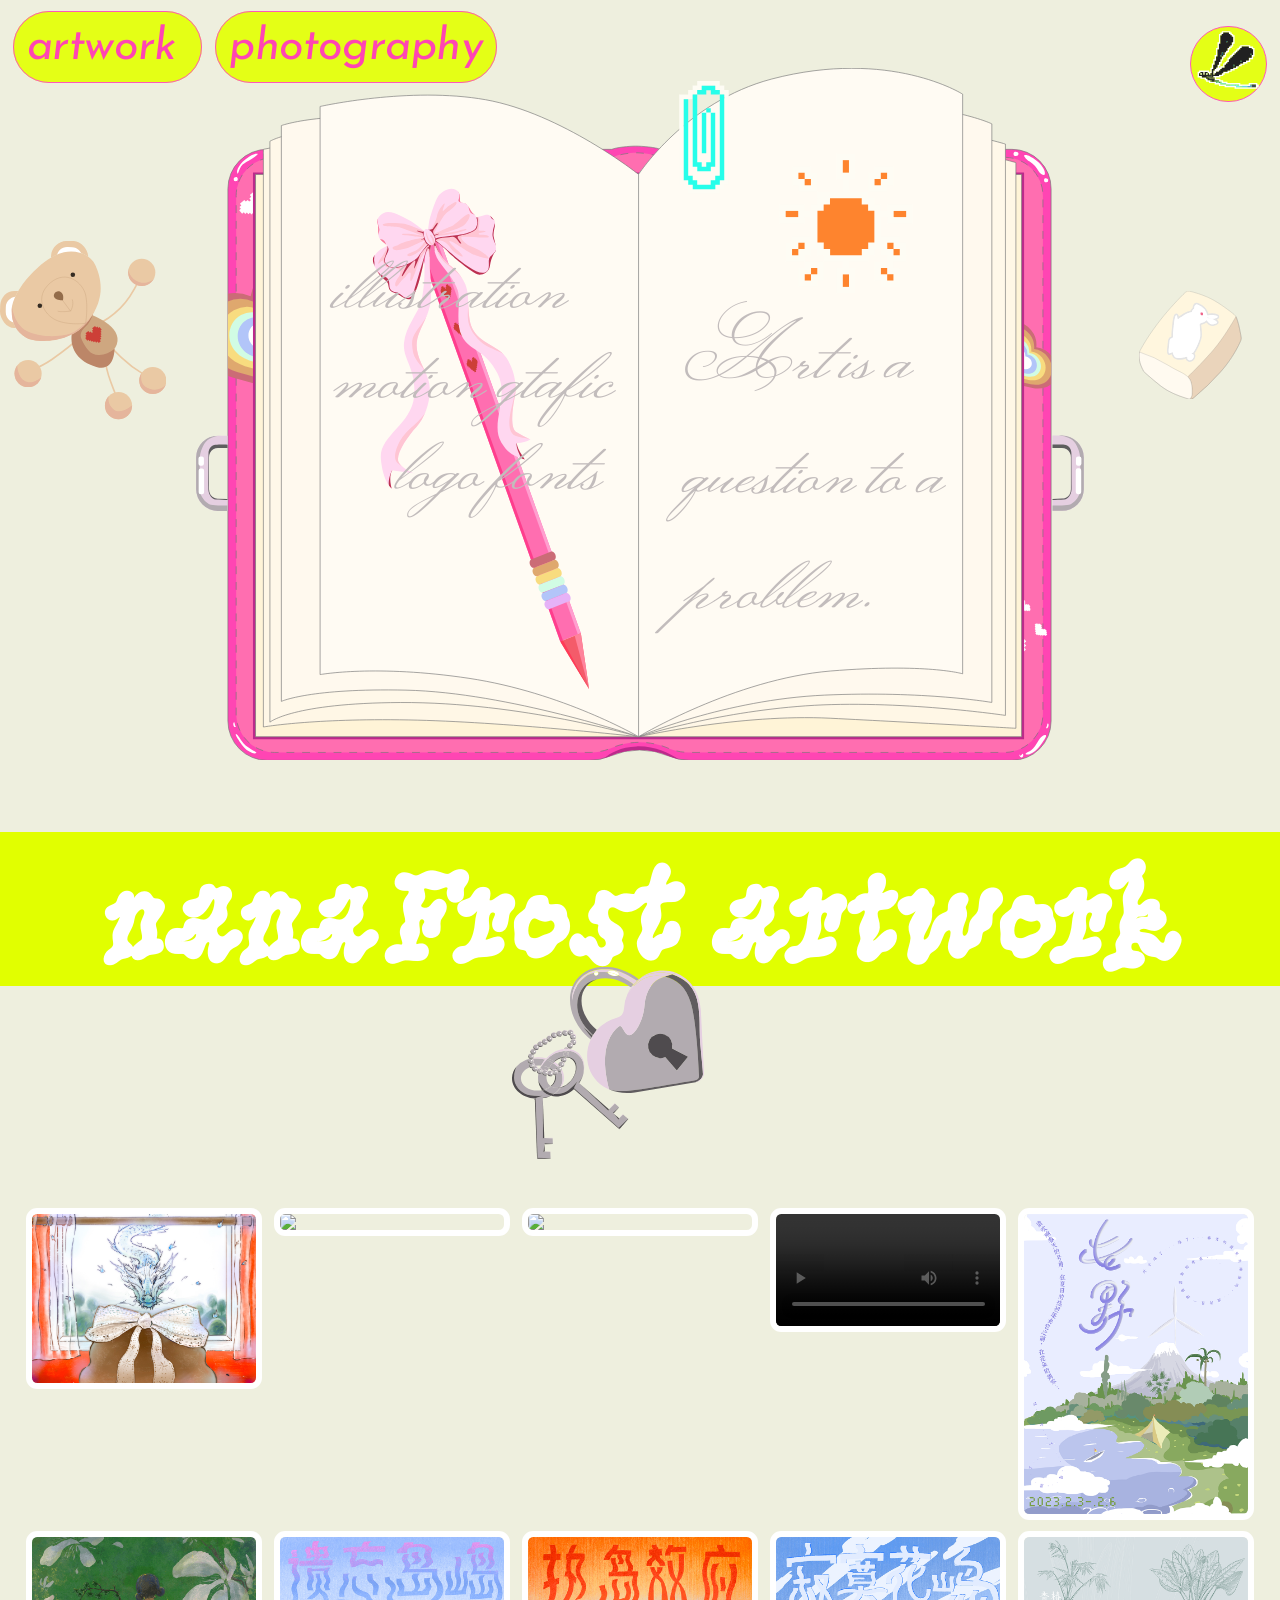
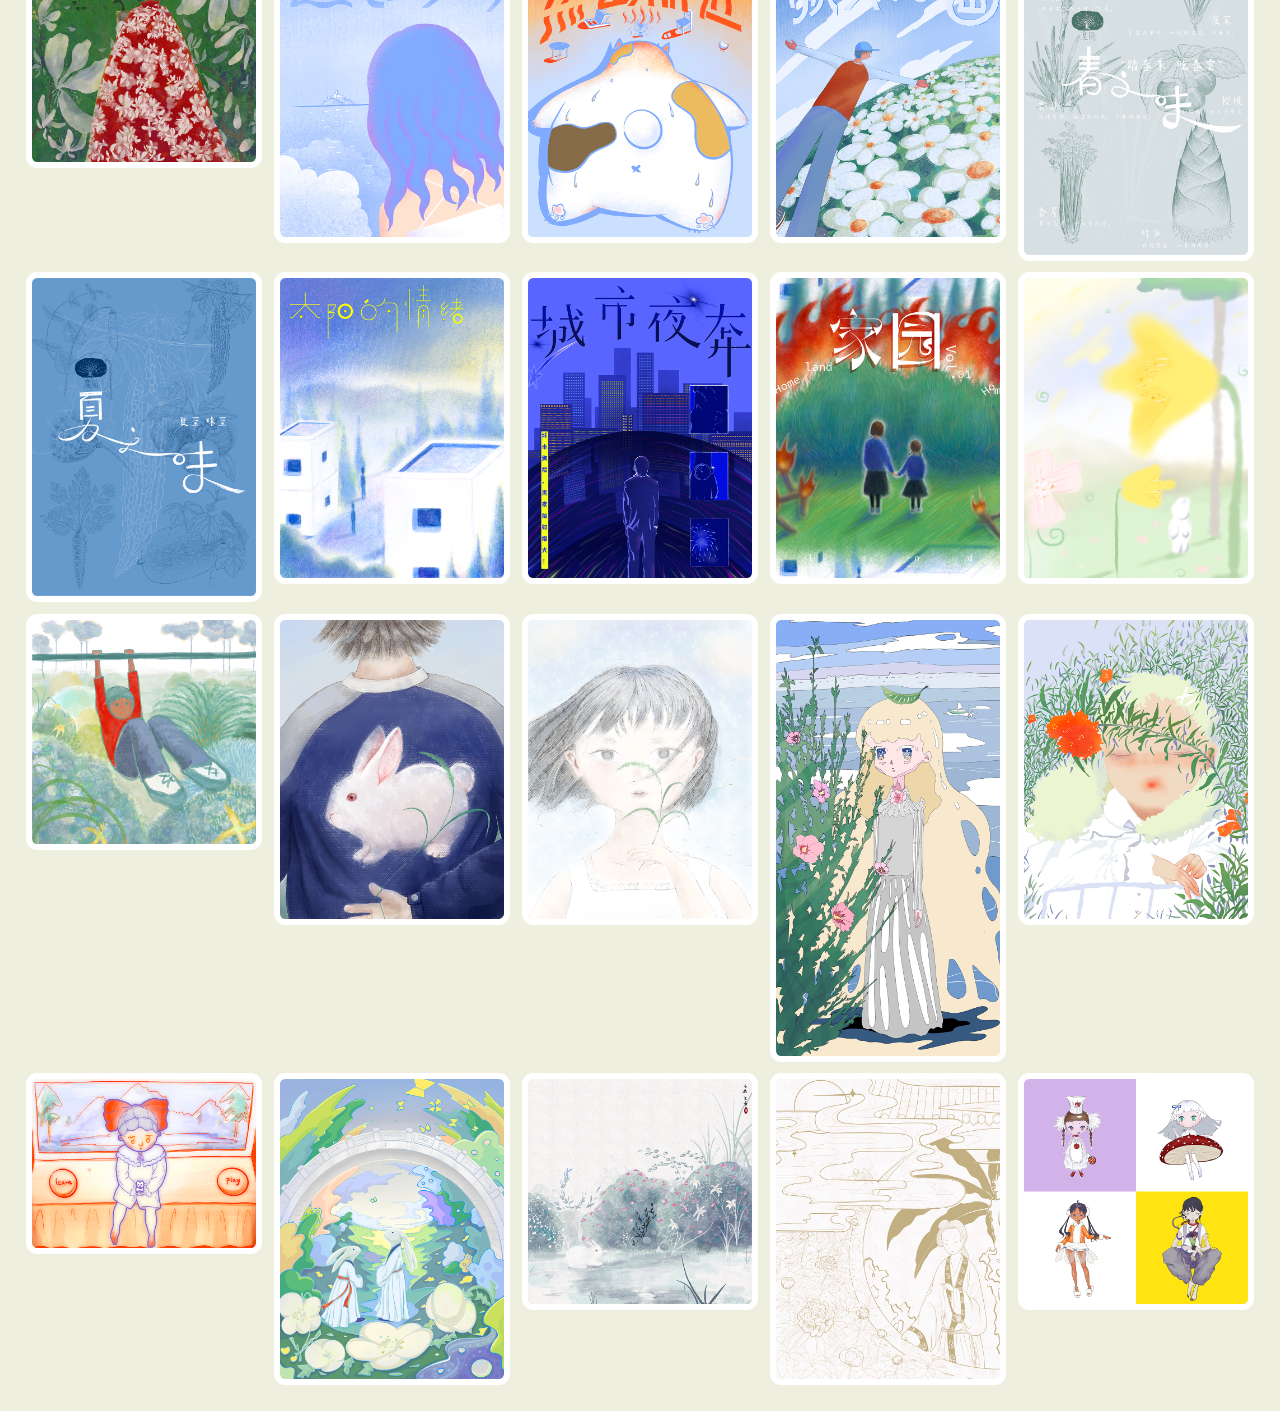
==== artwork.html @ 6a53100f "1" ====
<!DOCTYPE html>
<html lang="en">

<head>
    <meta charset="UTF-8">
    <meta name="viewport" content="width=device-width, initial-scale=1.0">
    <link rel="shortcut icon" href=".\favicon.ico" type="image/x-icon">
    <link rel="stylesheet" type="text/css" href=".\style.css" />
    <link rel="stylesheet" type="text/css" href=".\artwork.css" />
    <title>nanaFrost collection</title>
</head>

<body>
    <div class="PageHeader">

        <div>
            <a href=".\artwork.html" aria-label="artwork" class="navItems navText">artwork </a>
            <a href=".\photography.html" aria-label="photography" class="navItems navText">photography</a>
        </div>
        <div>
            <a href=".\index.html" aria-label="home" class="navItems navImg">
                <img src=".\images\pixel-08.svg" width=100% alt="home" title="home"></image>
            </a>
        </div>
    </div>
    <div class="keyVisual">
        <p id="intro1">Our</br> story </br>began..</p>
        <div id="v2">
            <svg id="notebook" xmlns="http://www.w3.org/2000/svg" xmlns:xlink="http://www.w3.org/1999/xlink"
                viewBox="0 0 1369.6 1058.83">
                <defs>
                    <clipPath id="clip-path">
                        <path
                            d="M1253.2,124.33H716.1c-7.3-3.1-28-4.9-37.8-4.9s-29.2,1.8-36.5,4.9H115a60.09,60.09,0,0,0-60.1,60.1h0v813.8a60.09,60.09,0,0,0,60.1,60.1H606.8a79.78,79.78,0,0,0,32.7-6.7,113.27,113.27,0,0,1,89.2,0,81.79,81.79,0,0,0,32.7,6.7h491.7a60.09,60.09,0,0,0,60.1-60.1h0V184.43a59.94,59.94,0,0,0-60-60.1Z"
                            style="fill:none" />
                    </clipPath>
                    <clipPath id="clip-path-2">
                        <path
                            d="M1329.9,561.93h-14.8v18.8h14.6a13.48,13.48,0,0,1,7.3,2.1,14.74,14.74,0,0,1,6.5,12.3v48.6a14.91,14.91,0,0,1-9.3,13.8,10.39,10.39,0,0,1-3.5.7l-15.5.5v18.2H1330a33.25,33.25,0,0,0,33.2-33.2h0v-48.6a33.4,33.4,0,0,0-33.3-33.2Z"
                            style="fill:none" />
                    </clipPath>
                    <clipPath id="clip-path-3">
                        <path
                            d="M39.6,562H54.4v18.8H39.8a13.48,13.48,0,0,0-7.3,2.1,14.74,14.74,0,0,0-6.5,12.3v48.6a14.91,14.91,0,0,0,9.3,13.8,13.59,13.59,0,0,0,3.5.7l15.5.5V677H39.5a33.25,33.25,0,0,1-33.2-33.2v-48.6A33.27,33.27,0,0,1,39.6,562Z"
                            style="fill:none" />
                    </clipPath>
                </defs>
                <g id="cover">
                    <path
                        d="M1253.2,124.33H716.1c-7.3-3.1-28-4.9-37.8-4.9s-29.2,1.8-36.5,4.9H115a60.09,60.09,0,0,0-60.1,60.1h0v813.8a60.09,60.09,0,0,0,60.1,60.1H606.8a79.78,79.78,0,0,0,32.7-6.7,113.27,113.27,0,0,1,89.2,0,81.79,81.79,0,0,0,32.7,6.7h491.7a60.09,60.09,0,0,0,60.1-60.1h0V184.43a59.94,59.94,0,0,0-60-60.1Z"
                        style="fill:#ff45b3;stroke:#777;stroke-miterlimit:10" />
                    <path
                        d="M1241.8,136.53H714.6c-6.4-4.2-24.8-6.9-35.2-6.9s-28.8,2.6-35.2,6.9H126.4A58.72,58.72,0,0,0,67.5,195h0v792.6a58.81,58.81,0,0,0,58.9,58.6H608.3a78.77,78.77,0,0,0,32.1-6.5,111.45,111.45,0,0,1,87.4,0,82.21,82.21,0,0,0,32.1,6.5h481.9a58.72,58.72,0,0,0,58.9-58.5h0V195.13a58.68,58.68,0,0,0-58.9-58.6Z"
                        style="fill:#ff6eb0;stroke:#777;stroke-miterlimit:10;stroke-dasharray:12" />
                    <path
                        d="M679.5,1037c-24.3.9-40.2,10-49.8,18.2a63.23,63.23,0,0,0,9.8-3.5,113.27,113.27,0,0,1,89.2,0,74.55,74.55,0,0,0,15.2,4.8C729.8,1047.53,706.5,1036,679.5,1037Z"
                        style="fill:#bc2a8b" />
                    <path
                        d="M102.5,190.93l-2.2-2.6-2.9,2.6-2.3-2.6-6.7,5.9,2.2,2.6-2.9,2.6L90,202l-2.6,2.2-2.2-2.6-3,2.6-2.2-2.6-6.8,5.8,2.2,2.6-2.9,2.6,2.2,2.6-2.6,2.3,4.5,5.2,2.6-2.3,2.2,2.6,2.5-2.2,2.2,2.6,2.5-2.2,2.2,2.6,2.9-2.6,2.3,2.6,3.4-2.9,2.2,2.6,5.2-4.5-2.2-2.6,3.4-2.9-2.3-2.6,3-2.6-2.3-2.6,2.5-2.2-2.2-2.6,2.5-2.2-2.2-2.6,2.6-2.3-4.5-5.2Z"
                        style="fill:#fff" />
                    <path
                        d="M1272,885.93l3.2-3.2-3.2-3.2,3.2-3.2-7.2-7.4-3.2,3.2-3.2-3.2-3.2,3.2-2.8-2.9,3.2-3.2-3.2-3.2,3.2-3.2-7.2-7.4-3.2,3.2-3.2-3.2-3.2,3.2-2.8-2.9-6.4,6.3,2.8,2.9-3.2,3.2,2.7,2.8-3.2,3.2,2.7,2.8-3.2,3.2,3.2,3.2-3.2,3.2,3.6,3.7-3.2,3.2,5.5,5.7,3.2-3.2,3.6,3.7,3.2-3.2,3.2,3.2,3.2-3.2,2.7,2.8,3.2-3.2,2.7,2.8,3.2-3.2,2.8,2.9,6.4-6.3Z"
                        style="fill:#fff" />
                    <path
                        d="M1280.6,826.83l1.2-1.2-1.5-1.5,1.2-1.2-3.4-3.5-1.2,1.2-1.5-1.5-1.2,1.2-1.3-1.4,1.2-1.2-1.5-1.5,1.2-1.2-3.4-3.5-1.2,1.2-1.5-1.5-1.2,1.2-1.3-1.4-2.4,2.4,1.3,1.4-1.2,1.2,1.3,1.3-1.2,1.2,1.3,1.3-1.2,1.2,1.5,1.5-1.2,1.2,1.7,1.7-1.2,1.2,2.6,2.7,1.2-1.2,1.7,1.7,1.2-1.2,1.5,1.5,1.2-1.2,1.3,1.3,1.2-1.2,1.3,1.3,1.2-1.2,1.3,1.4,2.5-2.4Z"
                        style="fill:#fff" />
                    <path
                        d="M1305.9,864.53l1.2-1.2-1.5-1.5,1.2-1.2-3.4-3.5-1.2,1.2-1.5-1.5-1.2,1.2-1.3-1.4,1.2-1.2-1.5-1.5,1.2-1.2-3.4-3.5-1.2,1.2-1.5-1.5-1.2,1.2-1.3-1.4-2.5,2.4,1.3,1.4-1.2,1.2,1.3,1.3-1.2,1.2,1.3,1.3-1.2,1.2,1.5,1.5-1.2,1.2,1.7,1.7-1.2,1.2,2.6,2.7,1.2-1.2,1.7,1.7,1.2-1.2,1.5,1.5,1.2-1.2,1.3,1.3,1.2-1.2,1.3,1.3,1.2-1.2,1.3,1.4,2.5-2.4Z"
                        style="fill:#fff" />
                    <g style="clip-path:url(#clip-path)">
                        <path
                            d="M1314.2,440.43a35.22,35.22,0,0,0-23.6-13.5,35,35,0,0,0-7.8-26c-11.3-14.2-30.5-17.8-42.9-7.9-6.5,5.2-10.7,14.3-11.1,25.5l-.5,57.9h0l56.5,12.7c10.9,2.2,20.8.1,27.3-5C1324.6,474.13,1325.5,454.63,1314.2,440.43Z"
                            style="fill:#cb6c76" />
                        <path
                            d="M1307.7,441.33a30.6,30.6,0,0,0-20.5-11.7,30.87,30.87,0,0,0-6.7-22.6c-9.8-12.4-26.5-15.4-37.2-6.9-5.7,4.5-9.3,12.4-9.6,22.1l-.4,50.3h0l49,11c9.5,1.9,18,.1,23.7-4.4C1316.8,470.53,1317.5,453.63,1307.7,441.33Z"
                            style="fill:#dfa86e" />
                        <path
                            d="M1299.3,442.63a24.7,24.7,0,0,0-16.5-9.4,24.83,24.83,0,0,0-5.4-18.2c-7.9-10-21.4-12.5-30.1-5.6-4.6,3.6-7.5,10.1-7.8,17.9l-.3,40.6h0l39.6,8.9c7.6,1.5,14.6.1,19.2-3.5C1306.6,466.33,1307.2,452.63,1299.3,442.63Z"
                            style="fill:#f8dc7f" />
                        <path
                            d="M1293.2,443.33a19.94,19.94,0,0,0-13.5-7.7,19.92,19.92,0,0,0-4.4-14.9c-6.5-8.2-17.5-10.2-24.7-4.5-3.7,3-6.2,8.2-6.4,14.6l-.3,33.3h0l32.4,7.3c6.3,1.2,11.9.1,15.7-2.9C1299.2,462.73,1299.7,451.53,1293.2,443.33Z"
                            style="fill:#d1fce4" />
                        <path
                            d="M1287.8,444.23a16.57,16.57,0,0,0-11-6.3,16.05,16.05,0,0,0-3.6-12.1c-5.3-6.6-14.2-8.3-20-3.7-3,2.4-5,6.7-5.2,11.9l-.2,27h0l26.4,5.9c5.1,1,9.7.1,12.8-2.4C1292.6,460,1293,450.93,1287.8,444.23Z"
                            style="fill:#b2c5f9" />
                        <path
                            d="M1281.2,444.73a11.12,11.12,0,0,0-7.5-4.3,11.28,11.28,0,0,0-2.5-8.3c-3.6-4.5-9.7-5.7-13.7-2.5-2.1,1.6-3.4,4.6-3.5,8.1l-.2,18.5h0l18,4a10.35,10.35,0,0,0,8.7-1.6C1284.5,455.43,1284.8,449.23,1281.2,444.73Z"
                            style="fill:#fff" />
                        <path
                            d="M120,306.53a60.93,60.93,0,0,0-30.4,42.2,60.55,60.55,0,0,0-51.9,2.6c-29.7,16.2-40,54.4-23.1,85.4C23.5,453,40.5,466.53,62,473l112.3,31h0l34.8-111.2c6.2-21.6,4-43.3-4.9-59.5C187.4,302.33,149.7,290.33,120,306.53Z"
                            style="fill:#cb6c76" />
                        <path
                            d="M120.6,320.53a52.33,52.33,0,0,0-26.3,36.6,52.6,52.6,0,0,0-45,2.3c-25.7,14-34.7,47.2-20.1,74.1,7.7,14.1,22.5,25.9,41.1,31.5l97.4,26.9h0l30.2-96.5c5.4-18.7,3.5-37.5-4.2-51.6C179.1,316.83,146.4,306.43,120.6,320.53Z"
                            style="fill:#dfa86e" />
                        <path
                            d="M121.7,338.83a42.49,42.49,0,0,0-21.3,29.6,42.27,42.27,0,0,0-36.4,1.9c-20.8,11.3-28.1,38.1-16.2,59.9,6.2,11.4,18.2,20.9,33.2,25.5l78.8,21.8h0l24.4-78c4.3-15.1,2.8-30.3-3.4-41.7C169,335.83,142.5,327.43,121.7,338.83Z"
                            style="fill:#f8dc7f" />
                        <path
                            d="M122.1,351.83A34.24,34.24,0,0,0,104.7,376a35,35,0,0,0-29.8,1.5c-17,9.3-23,31.2-13.3,49,5.1,9.3,14.9,17.1,27.2,20.9l64.5,17.8h0l20-63.8c3.6-12.4,2.3-24.8-2.8-34.2C160.7,349.43,139.1,342.53,122.1,351.83Z"
                            style="fill:#d1fce4" />
                        <path
                            d="M122.8,363.63a28.58,28.58,0,0,0-14.2,19.7,28.16,28.16,0,0,0-24.2,1.2c-13.9,7.5-18.7,25.4-10.8,39.9,4.1,7.6,12.1,13.9,22.1,17l52.4,14.5h0L164.3,404c2.9-10.1,1.9-20.2-2.3-27.8C154.2,361.73,136.6,356.13,122.8,363.63Z"
                            style="fill:#b2c5f9" />
                        <path
                            d="M122.4,377.53a19.39,19.39,0,0,0-9.7,13.4,19.45,19.45,0,0,0-16.5.8c-9.4,5.1-12.7,17.3-7.4,27.2,2.8,5.2,8.2,9.5,15.1,11.6l35.8,9.9h0L150.8,405c2-6.9,1.3-13.8-1.5-19C143.9,376.23,131.9,372.43,122.4,377.53Z"
                            style="fill:#fff" />
                    </g>
                    <path
                        d="M1273.7,133s3.9-.6,11.7,4.7,12.2,9.4,15.6,15,3,9,2.1,10.5-6.3-.6-9.2-5.6-6.7-10.4-13.4-14.5S1269.3,132.23,1273.7,133Z"
                        style="fill:#fff" />
                    <path
                        d="M1263.3,130.53c.3,3.3-2.3,4.4-5.8,3.8-1.7-.3-2.5-4.3-.8-5.6C1258.6,127.33,1263.2,128.73,1263.3,130.53Z"
                        style="fill:#fff" />
                    <path
                        d="M1308.7,171c.3,3.3-1,4.3-4.6,3.6-1.7-.3-2.5-4.3-.8-5.6C1305.3,167.73,1308.6,169.33,1308.7,171Z"
                        style="fill:#fff" />
                    <path
                        d="M1305.5,1021.53s-.2,1.9-5.6,9.6-9.4,12.2-15,15.6-9,3-10.5,2.1,2.8-2.8,7.8-5.7,8.3-9.6,12.5-16.4S1306.3,1017.13,1305.5,1021.53Z"
                        style="fill:#fff" />
                    <path d="M1307.1,1009.13c-3.3.3-.6-1.1,0-4.6.3-1.7.5-3.8,1.8-2S1308.8,1009,1307.1,1009.13Z"
                        style="fill:#fff" />
                    <path
                        d="M1268.2,1053.83c-3.3.3-4.6-6.8-3-3.7,1.7,3.4,3.8-2.9,4.9-1.7C1271.7,1050.23,1269.9,1053.63,1268.2,1053.83Z"
                        style="fill:#fff" />
                    <path
                        d="M98.8,131.13s-3.9-.6-11.6,4.7-12.1,9.4-15.6,15-3,9-2.1,10.5,2.4-5.7,5.4-10.7,10-7.9,16.8-12S103.2,130.33,98.8,131.13Z"
                        style="fill:#fff" />
                    <path
                        d="M109.2,128.63c-.3,3.3,2.3,4.4,5.8,3.8,1.7-.3,2.5-4.3.8-5.6C113.9,125.43,109.3,126.93,109.2,128.63Z"
                        style="fill:#fff" />
                    <path d="M63.8,169.23c-.3,3.3,1,4.3,4.5,3.6,1.7-.3,2.5-4.3.8-5.6S63.9,167.43,63.8,169.23Z"
                        style="fill:#fff" />
                    <path
                        d="M67,1019.73s.2,1.9,5.6,9.6,9.4,12.2,15,15.6,9,3,10.5,2.1-2.9-2.8-7.8-5.7-11-6.8-15.2-13.6S66.2,1015.33,67,1019.73Z"
                        style="fill:#fff" />
                    <path d="M65.4,1007.33c3.3.3.6-1,0-4.6-.3-1.7-.5-3.8-1.8-2S63.7,1007.13,65.4,1007.33Z"
                        style="fill:#fff" />
                </g>
                <g id="Layer_5" data-name="Layer 5">
                    <path
                        d="M1329.9,561.93h-14.8v18.8h14.6a13.48,13.48,0,0,1,7.3,2.1,14.74,14.74,0,0,1,6.5,12.3v48.6a14.91,14.91,0,0,1-9.3,13.8,10.39,10.39,0,0,1-3.5.7l-15.5.5v18.2H1330a33.25,33.25,0,0,0,33.2-33.2h0v-48.6a33.4,33.4,0,0,0-33.3-33.2Z"
                        style="fill:#e5cfe1" />
                    <g style="clip-path:url(#clip-path-2)">
                        <path
                            d="M1324.3,560.53c1.1,2.2,13,1.3,21.4,8.2,7.6,6.3,11.7,20.2,11.9,26.4.6,14.8.1,51.1-.5,53.8-1.8,8.1-9.4,16.9-16.5,18.8s-29.5.7-29.5.7v18.7s48.1-3.8,48.2-4.4,10.3-21.7,10.3-21.7l-.4-101.8Z"
                            style="fill:#b2abb0" />
                        <path
                            d="M1310.4,575.73s16.3-.5,23.4.1c5.3.5,10.5,5.2,10.5,13.9-.1,11.6.3,45.8.2,54-.1,7.7-5.4,15.3-11.2,15.7-13.1.9-28.7.8-28.7.8Z"
                            style="fill:#5e5e5e" />
                    </g>
                    <path
                        d="M1354.1,612h1.9a3.16,3.16,0,0,1,3.2,3.2v33a3.16,3.16,0,0,1-3.2,3.2h-1.9a3.16,3.16,0,0,1-3.2-3.2v-33A3.16,3.16,0,0,1,1354.1,612Z"
                        style="fill:#fff" />
                    <path
                        d="M1354.4,593.73h1.9a3.16,3.16,0,0,1,3.2,3.2v7.9a3.16,3.16,0,0,1-3.2,3.2h-1.9a3.16,3.16,0,0,1-3.2-3.2v-7.9A3.22,3.22,0,0,1,1354.4,593.73Z"
                        style="fill:#fff" />
                </g>
                <g id="Layer_11" data-name="Layer 11">
                    <path
                        d="M39.6,562H54.4v18.8H39.8a13.48,13.48,0,0,0-7.3,2.1,14.74,14.74,0,0,0-6.5,12.3v48.6a14.91,14.91,0,0,0,9.3,13.8,13.59,13.59,0,0,0,3.5.7l15.5.5V677H39.5a33.25,33.25,0,0,1-33.2-33.2v-48.6A33.27,33.27,0,0,1,39.6,562Z"
                        style="fill:#e5cfe1" />
                    <g style="clip-path:url(#clip-path-3)">
                        <path
                            d="M45.2,560.53c-1.1,2.2-13,1.3-21.3,8.2-7.6,6.3-11.7,20.2-11.9,26.4-.6,14.8-.1,51.1.5,53.8,1.8,8,9.4,16.9,16.5,18.8s29.5.7,29.5.7v18.7s-48.1-3.8-48.2-4.4S0,661,0,661l.3-101.8Z"
                            style="fill:#b2abb0" />
                        <path
                            d="M59,575.83s-16.3-.5-23.3.2c-5.3.5-10.5,5.2-10.5,13.9.1,11.7-.3,45.8-.2,54,.1,7.7,5.4,15.3,11.2,15.7,13.1.9,28.7.8,28.7.8Z"
                            style="fill:#5e5e5e" />
                    </g>
                    <path
                        d="M15.3,651.53H13.4a3.16,3.16,0,0,1-3.2-3.2v-33.1a3.16,3.16,0,0,1,3.2-3.2h1.9a3.16,3.16,0,0,1,3.2,3.2v33.1A3.22,3.22,0,0,1,15.3,651.53Z"
                        style="fill:#fff" />
                    <path
                        d="M15,608H13.1a3.16,3.16,0,0,1-3.2-3.2v-7.9a3.16,3.16,0,0,1,3.2-3.2H15a3.16,3.16,0,0,1,3.2,3.2v7.9A3.16,3.16,0,0,1,15,608Z"
                        style="fill:#fff" />
                </g>
                <g id="pages">
                    <polygon points="93.2 159.83 1271.9 159.83 1271.9 1026.13 682.6 1026.13 93.2 1026.13 93.2 159.83"
                        style="fill:#bc2a8b" />
                    <polygon points="97.1 162.63 1268.1 162.63 1268.1 1022.23 682.6 1022.23 97.1 1022.23 97.1 162.63"
                        style="fill:#fff4d7;stroke:#777;stroke-miterlimit:10" />
                    <path
                        d="M985,105.23c-136.4.9-302.4,57.5-302.4,57.5S544.1,102.63,436,91.43s-326.9,32.9-326.9,32.9v883s75.5-13.4,221.3-10.8,352.1,25.7,352.1,25.7,155.7-35.2,293-28.3,283.9,15.4,283.9,15.4V144.63C1259.6,144.63,1121.4,104.33,985,105.23Z"
                        style="fill:#fff7e6;stroke:#777;stroke-miterlimit:10" />
                    <path
                        d="M119.1,112s47.5-29.8,215.7-17.8,347.9,68.4,347.9,68.4,119.7-83.2,281-83.2,279.7,36.9,279.7,36.9v873.3s-165-24.5-305.4-14.6-255.4,47.2-255.4,47.2S502.9,969,318.5,969.93c-165,.8-199.4,30-199.4,30V112Z"
                        style="fill:#fff8e9;stroke:#777;stroke-miterlimit:10" />
                    <path
                        d="M136.6,88s66.9-24.7,226.5-8.6c135.5,13.7,319.5,83.2,319.5,83.2s92.2-116.7,281.8-114.1,258.2,36.9,258.2,36.9v884.4s-102.9-18-255.6-11.2-284.4,63.6-284.4,63.6S483.2,954.43,327.1,951c-146.9-3.2-190.5,17.2-190.5,17.2Z"
                        style="fill:#fff9ee;stroke:#777;stroke-miterlimit:10" />
                    <path
                        d="M195.8,58.83v868.4s85.2-15.7,227.6,5.7,259.2,89.2,259.2,89.2,147.2-88.4,293.8-100.4S1178,926,1178,926V40s-110.7-70.5-291.7-23.2c-131.2,34.3-203.7,145.8-203.7,145.8S564.7,69.13,448.9,48.53,195.8,58.83,195.8,58.83Z"
                        style="fill:#fffbf3;stroke:#777;stroke-miterlimit:10" />
                    <line x1="682.6" y1="162.63" x2="682.6" y2="1022.23"
                        style="fill:none;stroke:#777;stroke-miterlimit:10" />
                </g>
            </svg>
            <svg id="pin" xmlns="http://www.w3.org/2000/svg" viewBox="0 0 566.93 566.93">
                <g id="pixels">
                    <path
                        d="M213.49,557.14V537.6H193.66v-20H173.79V117.91H213.3v-20h20v-20h20V58h99.95V77.58h20v20h19.87V517.26H373.6v20h-20v19.88Zm40-439.37.06-.07H233.32v20l-19.82.16H193.78V497.57h19.8v19.94H233.7v19.62h99.91V517.3h19.94V497.36h19.54V117.7H353.37l.07.07V97.45H333.21V78.1H273.34V97.81H253.47Z"
                        style="fill:#fefcf4" />
                    <path
                        d="M213.5,137.86V477.37h19.93v20.08h19.9v19.63H313.2V497.67h20.07V477.59h19.34c1.23-1.61.79-3,.79-4.25q0-176.83,0-353.65c0-.66,0-1.33-.05-2h19.72V497.36H353.55V517.3H333.61v19.83H233.7V517.51H213.58V497.57h-19.8V137.86Z"
                        style="fill:#26feea" />
                    <path
                        d="M253.53,117.7q0,149.07,0,298.14c0,.32.08.65.18,1.41h19.57v19.94h20.07V417.61h20.19v-220l-.12.12h19.73V437.27H313.64v19.92h-60v-19.6H233.49v-6.27q0-143.82,0-287.64c0-2-.1-4-.16-6v-20Z"
                        style="fill:#26feea" />
                    <path d="M353.44,117.77H313.65V98h-20v19.74H253.47v-20h19.87V78.1h59.87V97.45h20.23Z"
                        style="fill:#26feea" />
                    <path d="M293.36,197.57V377.2H273.78V197.67h19.69Z" style="fill:#26feea" />
                    <path d="M313.51,197.6l-20.15,0,.11.1V178h19.92v19.75Z" style="fill:#26feea" />
                </g>
            </svg>
            <img id="sun" src=".\images\pixel-10.svg">
            <img id="pen" src=".\images\pixel-16.svg">
            <p id="nc1">illustration</p>
            <p id="nc2">motion gtafic</p>
            <p id="nc3">logo fonts</p>
            <div id="nc4">
                <p>Art is a question to a problem.</p>
            </div>
        </div>
        <p id="intro2">..a </br>long time </br>ago.</p>
        <svg id="bear" xmlns="http://www.w3.org/2000/svg" xmlns:xlink="http://www.w3.org/1999/xlink"
            viewBox="0 0 523.47 560.9">
            <defs>
                <clipPath id="clip-path">
                    <path
                        d="M236.36,270.76s12.49,80.26,49.86,95.36,79.85-17,83.44-51.76c5.55-53.87-92.2-86.51-92.2-86.51Z"
                        style="fill:none" />
                </clipPath>
                <clipPath id="clip-path-2">
                    <path
                        d="M201.2,35.55c26.11-6.58,55.31-1.27,76.19,13.54C277.17,26,255.19,1.7,232.32.09H211.13c-23.86-1.68-48.56,19.82-50.27,43.67l-.63,8.79A154.61,154.61,0,0,1,201.2,35.55Z"
                        style="fill:none" />
                </clipPath>
                <clipPath id="clip-path-3">
                    <path
                        d="M36.7,215.53c.34-15.35,8.15-36.55,20.9-58.4H45.25c-23.92,0-42.86,19.43-44.5,44.51L0,221.55c0,23.91,21.33,52.38,45.25,52.38h5.26C41,258.57,36.19,239.37,36.7,215.53Z"
                        style="fill:none" />
                </clipPath>
                <clipPath id="clip-path-4">
                    <path
                        d="M94.71,107.86C130.37,70.5,161.58,45.54,201.2,35.55c38.71-9.72,84.23,6.6,99.33,41.32s35.74,98.53-22.21,174-167.65,69.92-197,52.44S35.8,258.1,36.7,215.53C37.29,188.34,61.33,142.83,94.71,107.86Z"
                        style="fill:none" />
                </clipPath>
                <clipPath id="clip-path-5">
                    <circle cx="88.38" cy="416.95" r="42.74" style="fill:none" />
                </clipPath>
                <clipPath id="clip-path-6">
                    <circle cx="445.97" cy="98.73" r="42.74" style="fill:none" />
                </clipPath>
                <clipPath id="clip-path-7">
                    <circle cx="372.84" cy="518.16" r="42.74" style="fill:none" />
                </clipPath>
                <clipPath id="clip-path-8">
                    <circle cx="480.73" cy="438.83" r="42.74" style="fill:none" />
                </clipPath>
            </defs>
            <g id="Layer_3" data-name="Layer 3">
                <path d="M252.06,301.76c-22.87,23-54.94,47.18-89,71-35.37,24.63-79.91,40.8-89,46.64"
                    style="fill:none;stroke:#eac9a4;stroke-miterlimit:10;stroke-width:5px" />
                <path d="M307.67,260.49s33.75-13.38,70.77-49.47c31.2-30.45,59.6-89.65,59.6-89.65"
                    style="fill:none;stroke:#eac9a4;stroke-miterlimit:10;stroke-width:5px" />
                <path d="M333.15,339.36s-11.78,31.46,15.27,103.77,32,78,32,78"
                    style="fill:none;stroke:#eac9a4;stroke-miterlimit:10;stroke-width:5px" />
                <path d="M313.9,285.85s18.28,33.38,68.33,81.06S482,435.25,482,435.25"
                    style="fill:none;stroke:#eac9a4;stroke-miterlimit:10;stroke-width:5px" />
                <path d="M236.36,270.76s12.49,80.26,49.86,95.36,79.85-17,83.44-51.76c5.55-53.87-92.2-86.51-92.2-86.51Z"
                    style="fill:#cea780" />
                <g style="clip-path:url(#clip-path)">
                    <path
                        d="M294,222.35s-5.2,28-23.08,45.37-22,28.46-11,48.33,22.2,42.75,51.93,42.5a73.78,73.78,0,0,0,48.41-19.19s1.31,74.4-57.13,56.73-79.48-55-78.29-94.36S294,222.35,294,222.35Z"
                        style="fill:#bc8668" />
                </g>
                <path
                    d="M309.67,273.37,306.35,269l-4,3.05L299,267.72l-9.17,6.94,3.31,4.34-4,3.05,3.33,4.36-3.6,2.77-3.31-4.35-4,3.06-3.32-4.35-9.17,6.94,3.31,4.34-4,3.07,3.32,4.35L268.11,305l6.62,8.68,3.59-2.77,3.32,4.36,3.44-2.63L288.4,317l3.44-2.62,3.3,4.34,4-3.05,3.31,4.36,4.58-3.5,3.32,4.34,7-5.35-3.32-4.35,4.6-3.49-3.33-4.35,4-3.06-3.32-4.35,3.45-2.62L316.18,289l3.44-2.62L316.3,282l3.58-2.78-6.63-8.63Z"
                    style="fill:#cd3f37" />
                <path
                    d="M201.2,35.55c26.11-6.58,55.31-1.27,76.19,13.54C277.17,26,255.19,1.7,232.32.09H211.13c-23.86-1.68-48.56,19.82-50.27,43.67l-.63,8.79A154.61,154.61,0,0,1,201.2,35.55Z"
                    style="fill:#eac9a4" />
                <g style="clip-path:url(#clip-path-2)">
                    <path
                        d="M168.85,16.18s-5.09,17.42.67,20.1,19.3-4.31,31.91-7.74,45.16-.35,57.52,4.16,33.38,19,35.17,25.29-62,11.51-82.4,14.59S147.68,79,151.31,58,168.85,16.18,168.85,16.18Z"
                        style="fill:#e5b59c" />
                </g>
                <path
                    d="M36.7,215.53c.34-15.35,8.15-36.55,20.9-58.4H45.25c-23.92,0-42.86,19.43-44.5,44.51L0,221.55c0,23.91,21.33,52.38,45.25,52.38h5.26C41,258.57,36.19,239.37,36.7,215.53Z"
                    style="fill:#eac9a4" />
                <g style="clip-path:url(#clip-path-3)">
                    <path d="M51.32,294.18c-7.15-16.1-19.79-37.26-21.58-77.18s41.32-77.38,41.32-77.38l6,13.88Z"
                        style="fill:#e5b59c" />
                    <path d="M-1,215.53s1.79,26.72,21.85,41S55.56,267,55.56,267l11.92,24.24L13.06,275.32-4,232Z"
                        style="fill:#e5b59c" />
                </g>
                <path
                    d="M73.28,260.18H60.92C37,260.18,18,246.75,18,222.83l.21-13.24c0-23.93,18.78-36.08,42.7-36.08H73.28Z"
                    style="fill:#fff" />
                <path
                    d="M175.87,74.64l1.24-17.45C178.7,34.37,191,17.33,213.83,18.92l13.11.63c22.83,1.59,34.43,20.62,32.82,43.45l-1.22,17.48Z"
                    style="fill:#fff" />
                <path
                    d="M94.71,107.86C130.37,70.5,161.58,45.54,201.2,35.55c38.71-9.72,84.23,6.6,99.33,41.32s35.74,98.53-22.21,174-167.65,69.92-197,52.44S35.8,258.1,36.7,215.53C37.29,188.34,61.33,142.83,94.71,107.86Z"
                    style="fill:#eac9a4" />
                <g style="clip-path:url(#clip-path-4)">
                    <path
                        d="M36.66,194.46s1.82,66,49.5,89.8S207.94,300.45,231,287.34s50.27-40.42,82.92-78.57c10-11.73-4,92.17-89.88,110.46s-189.11,44.49-192.69-1.6S36.66,194.46,36.66,194.46Z"
                        style="fill:#e5b59c" />
                </g>
                <path
                    d="M269.53,258.84s7.93-51.06,0-88.4C261.34,131.85,209.34,88,158.32,131.7c-51.66,44.24-20.73,100.12,18.43,117.41S269.53,258.84,269.53,258.84Z"
                    style="fill:none;stroke:#bf9973;stroke-miterlimit:10" />
                <path d="M181.33,220.5c8.32,4.16,40.53,0,40.53,0s11.91-18.47,5.36-36.94"
                    style="fill:none;stroke:#bf9973;stroke-miterlimit:10" />
                <line x1="194.63" y1="183.56" x2="221.86" y2="220.5"
                    style="fill:none;stroke:#bf9973;stroke-miterlimit:10" />
                <path d="M198,186.77s-20.82-.24-26.82-9.18,4.77-24.11,18.47-18.14S198,186.77,198,186.77Z"
                    style="fill:#936c4a" />
                <circle cx="125.32" cy="203.84" r="7.17" style="fill:#352c23" />
                <circle cx="229.19" cy="105.9" r="7.17" style="fill:#352c23" />
                <circle cx="88.38" cy="416.95" r="42.74" style="fill:#eac9a4" />
                <g style="clip-path:url(#clip-path-5)">
                    <path
                        d="M54.23,377.93c0,1.19-3.86,45.16,23,62s60.49-18.17,60.49-18.17-27.6,103.4-80.11,56.62S54.23,377.93,54.23,377.93Z"
                        style="fill:#e5b59c" />
                </g>
                <circle cx="445.97" cy="98.73" r="42.74" style="fill:#eac9a4" />
                <g style="clip-path:url(#clip-path-6)">
                    <path
                        d="M406,66.6s-12.72,36.18,21.05,57.62,65.22-11.1,65.22-11.1-30.95,84.56-89,36.88S406,66.6,406,66.6Z"
                        style="fill:#e5b59c" />
                </g>
                <circle cx="372.84" cy="518.16" r="42.74" style="fill:#eac9a4" />
                <g style="clip-path:url(#clip-path-7)">
                    <path
                        d="M343.23,481.52s-10.4,30.36,15.45,49,64.41-20.28,64.41-20.28,17.9,85,14.9,84.65-118.11-13.5-118.11-13.5l-7.64-63.29Z"
                        style="fill:#e5b59c" />
                </g>
                <circle cx="480.73" cy="438.83" r="42.74" style="fill:#eac9a4" />
                <g style="clip-path:url(#clip-path-8)">
                    <path
                        d="M448.91,402.27s-15.1,38.53,7.55,55.61,65.55,13.88,73.1-24.63,29.78,59.2,29.78,59.2-115.18,12.71-116,11.52-27.76-81.44-27.76-81.44Z"
                        style="fill:#e5b59c" />
                </g>
            </g>
        </svg>
        <svg id="eraser" xmlns="http://www.w3.org/2000/svg" viewBox="0 0 521.98 551.96">
            <g id="Layer_9" data-name="Layer 9">
                <path
                    d="M.5,323.53A39.71,39.71,0,0,1,5,305c12.77-24.44,43.87-80.6,107.42-161.47C151.54,93.64,209.31,32.21,236.11,7.08a24.25,24.25,0,0,1,22.22-5.92c21.31,5.05,65.87,17.11,107.62,38,45.23,22.62,98.33,63.85,119,80.45a39.22,39.22,0,0,1,12.6,18c3.41,10,8.37,25.35,11.6,38.71,3.92,16.11,9.28,44.69,11.84,59a29.87,29.87,0,0,1-1.89,17.09c-9.92,23.36-42,91.48-104.27,161.44A1243.9,1243.9,0,0,1,278.59,545a29,29,0,0,1-26.2,5.34c-29.16-8.26-95.45-29.73-139.29-64.38-57.54-45.49-89-75.57-89-75.57s-14-26.05-19.38-46.12C1.27,351.43.57,334.28.5,323.53Z"
                    style="fill:#fff6de" />
                <path
                    d="M147.85,378.28c47,29.38,80.94,39,101.07,59.32,30.16-29.64,91.67-91.29,135.08-143,46.29-55.1,92.16-132.43,110.3-164.15A39.28,39.28,0,0,0,485,119.61C464.28,103,411.18,61.78,366,39.16c-41.75-20.89-86.31-32.95-107.62-38a24.25,24.25,0,0,0-22.22,5.92c-26.8,25.13-84.57,86.56-123.69,136.45C48.87,224.4,17.77,280.56,5,305a38.84,38.84,0,0,0-2.55,6.11A654.48,654.48,0,0,1,147.85,378.28Z"
                    style="fill:none" />
                <path
                    d="M248.92,437.6c16.53,16.68,23.78,40.57,21.36,88.53-.59,11.77-5,20-12.45,25.21A29,29,0,0,0,278.59,545,1243.9,1243.9,0,0,0,414.83,413.85c62.32-70,94.35-138.08,104.27-161.44A29.87,29.87,0,0,0,521,235.32c-2.56-14.31-7.92-42.89-11.84-59-3.23-13.36-8.19-28.71-11.6-38.71a39.51,39.51,0,0,0-3.25-7.12c-18.14,31.72-64,109-110.3,164.15C340.59,346.31,279.08,408,248.92,437.6Z"
                    style="fill:#ead4bb;stroke:#777;stroke-miterlimit:10" />
                <path
                    d="M248.92,437.6c-20.13-20.31-54-29.94-101.07-59.32A654.48,654.48,0,0,0,2.45,311.11,39.58,39.58,0,0,0,.5,323.53c.07,10.75.77,27.9,4.22,40.74,5.35,20.07,19.38,46.12,19.38,46.12s31.46,30.08,89,75.57c37.35,29.52,91,49.47,124.08,59.84,5.75,1.8,10.89,3.32,15.21,4.54a29.23,29.23,0,0,0,5.44,1c7.42-5.24,11.86-13.44,12.45-25.21C272.7,478.17,265.45,454.28,248.92,437.6Z"
                    style="fill:#fffaf0;stroke:#777;stroke-miterlimit:10" />
                <path
                    d="M.5,323.53A39.71,39.71,0,0,1,5,305c12.77-24.44,43.87-80.6,107.42-161.47C151.54,93.64,209.31,32.21,236.11,7.08a24.25,24.25,0,0,1,22.22-5.92c21.31,5.05,65.87,17.11,107.62,38,45.23,22.62,98.33,63.85,119,80.45a39.22,39.22,0,0,1,12.6,18c3.41,10,8.37,25.35,11.6,38.71,3.92,16.11,9.28,44.69,11.84,59a29.87,29.87,0,0,1-1.89,17.09c-9.92,23.36-42,91.48-104.27,161.44A1243.9,1243.9,0,0,1,278.59,545a29,29,0,0,1-26.2,5.34c-29.16-8.26-95.45-29.73-139.29-64.38-57.54-45.49-89-75.57-89-75.57s-14-26.05-19.38-46.12C1.27,351.43.57,334.28.5,323.53Z"
                    style="fill:none;stroke:#777;stroke-miterlimit:10" />
                <path
                    d="M259.18,361.42a22.08,22.08,0,0,1-16.3-6.92,18.26,18.26,0,0,1-4.62-9.52c-6.73,1.85-20,5.45-33.55,5.45a64.54,64.54,0,0,1-11.93-1.05c-17.09-3.21-23.05-17.47-26.16-26.52a18.76,18.76,0,0,1-10.4,3.31,20.14,20.14,0,0,1-3-.26c-13-2.2-11.32-20.77-7-56.18.7-5.73,1.5-12.21,1.47-13.86a26.53,26.53,0,0,1,7.53-18.28,14.74,14.74,0,0,1,9.46-4.9,18.38,18.38,0,0,0,.69-6.76c-.55-8.32,1-22.3,2.26-33.53.6-5.24,1.14-10.17,1.2-12.21.1-4.23,1.65-19.29,3.79-32.34,3.59-22.06,7.18-33.26,16.87-33.26h.88l1.1.2c8.38,1.72,10.61,9.16,11.47,15.14a16.4,16.4,0,0,1,3.78-1.86c1.56-.56,6.62-4,10.35-6.53a169,169,0,0,1,19.69-12.1,102.63,102.63,0,0,1,21.66-7.15c1.43-.34,3.12-.73,4.14-1,.43-.76,1-2.09,1.42-3a29.65,29.65,0,0,1,3.79-6.89,33.58,33.58,0,0,1,4-4c.47-.41,1.08-1,1.53-1.4a33.29,33.29,0,0,1,4.49-16.34c3.34-5.3,9.91-8.34,11.84-9.13l1.53-.61h1.64c11.93,0,18.22,5.55,21.94,8.87a2.46,2.46,0,0,0,1,.49,24.69,24.69,0,0,1,10.32,5.3,116.75,116.75,0,0,1,14.58,14.58,85.48,85.48,0,0,1,10.14,17.62,70.77,70.77,0,0,1,2.11,8c.05.21.11.44.16.67l5.67-.77a110.28,110.28,0,0,1,12.82-1.32h1.09c.25,0,26.32,1.6,33.14,9.44a12.18,12.18,0,0,1,3.15,10.72c-1.33,6.34-7.23,9.66-12.69,12.27a26.28,26.28,0,0,1,7.45,7.26A12.45,12.45,0,0,1,405,164.62c-2.75,6.75-10.46,8.61-14.16,9.49l-.68.16a7,7,0,0,1-.91.45c-3.16,1.45-9,4.14-15.91,4.14a25.11,25.11,0,0,1-10.91-2.46c-6.85-3.29-13.85-10.43-18.92-16a35.66,35.66,0,0,1-8.25,5.5,70,70,0,0,1-12.45,4.33c-1.8.51-4.29,1.2-5.84,1.81.15,2.56.66,7,1.12,11.08,1.54,13.63,3.86,34.23,2,50.56-2.8,24-28.45,76.34-36.76,84.59a14.74,14.74,0,0,1,1.32,1.91c5.49,9.05,4,24.11-9.52,35.38A24.89,24.89,0,0,1,259.18,361.42Z"
                    style="fill:#e4e4e4" />
                <path
                    d="M292.9,68.36c8.83-.11,13.1,4,16.48,7s5.39.94,11.26,5.74a109.62,109.62,0,0,1,13.47,13.44,77.84,77.84,0,0,1,8.64,15.06c1.32,3.46,2.81,12.94,4,14.4s20.42-2.53,25.47-2.24,23.86,2.73,27.2,6.51-.18,6.44-6.8,9.61-16.1,4.56-26.63,2.26-11.19-4.29-15.91-4.88-6.84,1.07-2.33,2.44,19,2.56,24.79,5.3,20.18,8.35,24,14.44-5.71,7.69-8.4,8.4-12.31,7.27-21.83,2.65-21.35-20.55-22.73-21-2.3,5.81-11.93,10.5-22.34,4.67-23.1,11.11,5.85,40,3.12,63.4-28.51,74.32-34.3,79.54-10.21,5.23-10.45,7.75,7.36-.53,10.54,4.7,2.52,15.82-7.69,24.34-23.94,2.18-23-7.49-4.06-5.62-6-5.79-26.25,9.16-46.3,5.39S175,311.77,170.33,311s-8,7.68-15.64,6.38,1.83-53.65,1.64-61.75,7.57-16.26,10.1-14.08,8.34-4.64,7.57-16.26,3.3-38.07,3.46-45,5.77-58.55,12.35-57.2,4,13.84,6.44,19.62,7.95-4.83,13.26-6.62,19.63-13.51,31.1-19.07,22.81-6.63,26.51-8.39,4.91-8.84,7.49-12.07,7.68-5.9,7.42-9.66A24.68,24.68,0,0,1,285.18,74C287.21,70.69,292.9,68.36,292.9,68.36Z"
                    style="fill:#fff" />
                <path
                    d="M292.9,68.36c8.83-.11,13.1,4,16.48,7s5.39.94,11.26,5.74a109.62,109.62,0,0,1,13.47,13.44,77.84,77.84,0,0,1,8.64,15.06c1.32,3.46,2.81,12.94,4,14.4s20.42-2.53,25.47-2.24,23.86,2.73,27.2,6.51-.18,6.44-6.8,9.61-16.1,4.56-26.63,2.26-11.19-4.29-15.91-4.88-6.84,1.07-2.33,2.44,19,2.56,24.79,5.3,20.18,8.35,24,14.44-5.71,7.69-8.4,8.4-12.31,7.27-21.83,2.65-21.35-20.55-22.73-21-2.3,5.81-11.93,10.5-22.34,4.67-23.1,11.11,5.85,40,3.12,63.4-28.51,74.32-34.3,79.54-10.21,5.23-10.45,7.75,7.36-.53,10.54,4.7,2.52,15.82-7.69,24.34-23.94,2.18-23-7.49-4.06-5.62-6-5.79-26.25,9.16-46.3,5.39S175,311.77,170.33,311s-8,7.68-15.64,6.38,1.83-53.65,1.64-61.75,7.57-16.26,10.1-14.08,8.34-4.64,7.57-16.26,3.3-38.07,3.46-45,5.77-58.55,12.35-57.2,4,13.84,6.44,19.62,7.95-4.83,13.26-6.62,19.63-13.51,31.1-19.07,22.81-6.63,26.51-8.39,4.91-8.84,7.49-12.07,7.68-5.9,7.42-9.66A24.68,24.68,0,0,1,285.18,74C287.21,70.69,292.9,68.36,292.9,68.36Z"
                    style="fill:#fff" />
                <path
                    d="M313.84,110.36s9-2.65,11.54,2.43-.08,10.93-.08,10.93a29,29,0,0,1-7.31-.66,6.39,6.39,0,0,1-4.41-5.42C313.57,115.32,313.84,110.36,313.84,110.36Z"
                    style="fill:#ef658a" />
            </g>
        </svg>
    </div>
    <div class="intro">
        <h1>nanaFrost artwork</h1>
        <svg id="key" data-name="Layer 1" xmlns="http://www.w3.org/2000/svg" viewBox="0 0 522.63 523.83">
            <path
                d="M202.09,53.74c-25.23,31.44-12.21,84,28.92,118.69a108.31,108.31,0,0,1,54.36-33.84,26.16,26.16,0,0,0,19.42-24.18A108.1,108.1,0,0,1,324.4,56.48C294,33.22,257.91,25.75,230.45,34.63A59.14,59.14,0,0,0,202.09,53.74Z"
                style="fill:none" />
            <path
                d="M214.39,198c.78-1.68,1.61-3.33,2.48-5-8.11-9.67-16.05-19.63-22.1-28.22-1.7-2.43,13.34,11.54,25.25,22.67l.57-.94c-4.5-4.73-8.92-9.38-11.17-11.73-41.58-41.52-36.26-88.16-20-113a61.79,61.79,0,0,1,41-27.18c27.46-8.88,63.59-1.41,93.95,21.85,1.39-2,2.84-3.94,4.37-5.84.76-1,1.54-1.87,2.33-2.79a124.36,124.36,0,0,0-16.28-11.12c-7.29-4.1-15.88-9.17-25.61-13.44-2.86,1.85-8.54,2.38-14.77,1.1-8.07-1.66-14.11-5.75-13.95-9.33a79.65,79.65,0,0,0-8.82-.58c-6.44-.06-12.31.07-17.79.57a5.77,5.77,0,1,1-10.27,1.7l.07-.18c-12.09,2.58-22.65,8.1-34.19,19.33-25.38,24.71-25.8,57.77-25.8,57.77-2.25-20.69,7.46-50,26.15-65.83,19-16,41.18-23,73.54-21.07,29.31,1.71,60.61,20.34,77,31.53,1.57-1.43,3.16-2.8,4.79-4.12-57-45.27-132.21-45.65-168.3-.67S157.47,152.16,214.39,198Z"
                style="fill:#b2abb0" />
            <path
                d="M194.77,164.83c6,8.59,14,18.55,22.1,28.22,1-1.87,2-3.73,3.15-5.55C208.11,176.37,193.07,162.4,194.77,164.83Z"
                style="fill:#605c5f" />
            <path
                d="M231,172.43c-41.13-34.72-54.15-87.25-28.92-118.69a59.14,59.14,0,0,1,28.36-19.11,61.79,61.79,0,0,0-41,27.18c-16.29,24.86-21.61,71.5,20,113,2.25,2.35,6.67,7,11.17,11.73a111,111,0,0,1,7.67-10.83C229.16,174.61,230.07,173.51,231,172.43Z"
                style="fill:#605c5f" />
            <path
                d="M340.35,38.3C324,27.11,292.69,8.48,263.38,6.77,231,4.88,208.82,11.85,189.84,27.84,171.15,43.65,161.44,73,163.69,93.67c0,0,.42-33.06,25.8-57.77,11.54-11.23,22.1-16.75,34.19-19.33a5.76,5.76,0,0,1,10.2-1.52c5.48-.5,11.35-.63,17.79-.57a79.65,79.65,0,0,1,8.82.58,3.88,3.88,0,0,1,0-.48c.76-3.69,8.21-5.27,16.65-3.54s14.67,6.13,13.91,9.81a3.89,3.89,0,0,1-1.88,2.44c9.73,4.27,18.32,9.34,25.61,13.44A124.36,124.36,0,0,1,331.1,47.85,108.67,108.67,0,0,1,340.35,38.3Z"
                style="fill:#e5cfe1" />
            <path
                d="M345.06,334.26c32.23-4.05,121.84-19.55,153.39-25.05a12.9,12.9,0,0,0,10.67-13.32c-1.7-36.35-8-150.1-22.44-197.53-13.13-43.23-39.18-64.91-70.61-71.52l-8.84,2.75C386.69,36,364.06,61.1,360.68,104.83s-25.88,77.55-38.81,81.11c-15.83,4.36-20.3-28.7-28.43-24.38s-31.85,23.22-39.08,73.75c-5.21,36.42,5.5,82.28,9.87,98.8l.59.25C294.26,341.84,321.58,337.21,345.06,334.26Zm32.53-139.64a33.07,33.07,0,0,1,58.14,27.51L479,245l-30.33,37.78L417,245.46a33.06,33.06,0,0,1-39.38-50.84Z"
                style="fill:#b2abb0" />
            <path
                d="M519.49,295.43c1.31-5.72-.48-17.23-6.73-83.22S524,70.22,462.52,32.68a119.3,119.3,0,0,0-26.35-12.11l-20.1,6.27c31.43,6.61,57.48,28.29,70.61,71.52,14.41,47.43,20.74,161.18,22.44,197.53a12.9,12.9,0,0,1-10.67,13.32c-31.55,5.5-121.16,21-153.39,25.05-23.48,2.95-50.8,7.58-80.24.1,20,8.3,44,11.3,69.45,7.62l165.49-27.91c1.65-.51,3.27-1.08,4.88-1.71C512.45,309.15,518.18,301.16,519.49,295.43Z"
                style="fill:#605c5f" />
            <path
                d="M462.52,32.68c61.43,37.54,44,113.53,50.24,179.53s8,77.5,6.73,83.22-7,13.72-14.85,16.93c-1.61.63-3.23,1.2-4.88,1.71l2.49-.42a24.64,24.64,0,0,0,20.35-25.34L514,118.22c-2.73-36.89-18.34-68-41.1-86.24a97.32,97.32,0,0,0-25.71-14.85l-11,3.44A119.3,119.3,0,0,1,462.52,32.68Z"
                style="fill:#e5cfe1" />
            <path
                d="M254.36,235.31c7.23-50.53,31-69.43,39.08-73.75s12.6,28.74,28.43,24.38c12.93-3.56,35.43-37.37,38.81-81.11s26-68.83,46.55-75.24l8.84-2.75a113.91,113.91,0,0,0-31.06-2C350.68,27.11,325,58.44,314.85,73a108.57,108.57,0,0,0-10.06,41.44,26.16,26.16,0,0,1-19.42,24.18A108.31,108.31,0,0,0,231,172.43c.34.29.67.59,1,.88-1.27,1.43-2.56,2.83-3.77,4.33a108,108,0,0,0-6.93,9.69c-.19.29-.37.58-.55.87q-1.72,2.76-3.27,5.61c-.85,1.56-1.67,3.14-2.44,4.74l-.43-.33-.25-.2c-19.67,42.26-9.85,93,26.78,122.47a97.13,97.13,0,0,0,23.06,13.62C259.86,317.59,249.15,271.73,254.36,235.31Z"
                style="fill:#e5cfe1" />
            <path d="M221.33,187.33l-.74-.77-.57.94.76.7C221,187.91,221.14,187.62,221.33,187.33Z"
                style="fill:#e5cfe1" />
            <path d="M215.07,198.55c.77-1.6,1.59-3.18,2.44-4.74-.22-.25-.43-.51-.64-.76-.87,1.64-1.7,3.29-2.48,5l.25.2Z"
                style="fill:#e5cfe1" />
            <path d="M220.78,188.2l-.76-.7c-1.11,1.82-2.16,3.68-3.15,5.55.21.25.42.51.64.76Q219.06,191,220.78,188.2Z"
                style="fill:#e5cfe1" />
            <path
                d="M228.26,177.64c1.21-1.5,2.5-2.9,3.77-4.33-.35-.29-.68-.59-1-.88-.94,1.08-1.85,2.18-2.75,3.3a111,111,0,0,0-7.67,10.83l.74.77A108,108,0,0,1,228.26,177.64Z"
                style="fill:#e5cfe1" />
            <path
                d="M346.34,35.16q-2.43,1.92-4.76,4a109.19,109.19,0,0,0-9.49,9.51c-1.13,1.28-2.24,2.58-3.31,3.91-1.25,1.5-2.34,3.06-3.46,4.61-.31-.23-.62-.45-.92-.69A108.54,108.54,0,0,0,314.85,73C325,58.44,350.68,27.11,385,24.86a113.91,113.91,0,0,1,31.06,2l20.1-6.27c-43.45-13.72-78.21,5-85.9,9.69-1.74,1.25-3.46,2.56-5.13,3.92l.75.59Z"
                style="fill:#e5cfe1" />
            <path d="M341.58,39.14q2.32-2.05,4.76-4l-.45-.39-.75-.59c-1.63,1.32-3.22,2.69-4.79,4.12Z"
                style="fill:#e5cfe1" />
            <path
                d="M328.78,52.56c1.07-1.33,2.18-2.63,3.31-3.91l-1-.8c-.79.92-1.57,1.84-2.33,2.79-1.53,1.9-3,3.85-4.37,5.84.3.24.61.46.92.69C326.44,55.62,327.53,54.06,328.78,52.56Z"
                style="fill:#e5cfe1" />
            <path d="M341.58,39.14l-1.23-.84a108.67,108.67,0,0,0-9.25,9.55l1,.8A109.19,109.19,0,0,1,341.58,39.14Z"
                style="fill:#e5cfe1" />
            <path d="M436.17,20.57l11-3.44C415.5,4.84,378.87,9.77,350.27,30.26,358,25.59,392.72,6.85,436.17,20.57Z"
                style="fill:#e5cfe1" />
            <path
                d="M382.64,241.09A33.07,33.07,0,0,0,417,245.46l31.65,37.27L479,245l-43.22-22.82a33.07,33.07,0,1,0-53.09,19Z"
                style="fill:#4f4b4e" />
            <path d="M223.61,16.75a5.77,5.77,0,1,0,10.27-1.7,85,85,0,0,0-10.2,1.52Z" style="fill:#fff" />
            <path d="M230.76,12.82a5.76,5.76,0,0,0-7.08,3.75,85,85,0,0,1,10.2-1.52A5.73,5.73,0,0,0,230.76,12.82Z"
                style="fill:#fff" />
            <path
                d="M274.44,24.39c6.23,1.28,11.91.75,14.77-1.1a102.06,102.06,0,0,0-28.72-8.23C260.33,18.64,266.37,22.73,274.44,24.39Z"
                style="fill:#fff" />
            <path
                d="M291.09,20.85c.76-3.68-5.47-8.07-13.91-9.81s-15.89-.15-16.65,3.54a3.88,3.88,0,0,0,0,.48,102.06,102.06,0,0,1,28.72,8.23A3.89,3.89,0,0,0,291.09,20.85Z"
                style="fill:#fff" />
            <path
                d="M127.26,268a8.12,8.12,0,0,1-.32-3.31,8,8,0,0,1,1.45-3.77l.34-.44a8,8,0,0,1,6.14-2.89,8,8,0,0,1-2-6.27,7.88,7.88,0,0,1,.9-2.89,54.41,54.41,0,0,0-18.3,10A64,64,0,0,1,127.26,268Z"
                style="fill:none" />
            <path
                d="M76,276c1-2.38,2-4.74,3.21-7.08a62.26,62.26,0,0,0-16.43.23H63A8,8,0,0,1,70.09,278s0,.05,0,.07A7.94,7.94,0,0,1,76,276Z"
                style="fill:none" />
            <path
                d="M117.25,301a25.84,25.84,0,0,0-1.2-6.86c-.16,0-.31,0-.46,0a7.87,7.87,0,0,1-3.87-1.53,7.85,7.85,0,0,1-.66,1.54,7,7,0,0,1-.56.86,8,8,0,0,1-13.9-2l-.09.12a8.23,8.23,0,0,1-2.42,2.13c-1.35,11,1.57,21.19,9,27.75a24.83,24.83,0,0,0,2.46,1.9C113.12,318.49,117.59,310.07,117.25,301Z"
                style="fill:none" />
            <path
                d="M96.88,284a7.83,7.83,0,0,1,.74,1.51c.1-.14.21-.28.32-.41a8,8,0,0,1,7-2.84,7.87,7.87,0,0,1,3.87,1.53,6.27,6.27,0,0,1,.37-1,39.89,39.89,0,0,0-8.59-6.85A57,57,0,0,0,96.88,284Z"
                style="fill:none" />
            <path
                d="M148.73,253.08a8.07,8.07,0,0,1-1,3,8.69,8.69,0,0,1-.57.87,8,8,0,0,1-6.39,3.2,8,8,0,0,1,2,6.27,7.84,7.84,0,0,1-1,3,7.43,7.43,0,0,1-.58.88,8,8,0,0,1-6.28,3.2,8,8,0,0,1,1.15,5.09,10,10,0,0,1-.21,1.09,46.12,46.12,0,0,1,5.65,20.38,47.25,47.25,0,0,1-8,27.83,56.85,56.85,0,0,0,25.92-17.16c17-19.26,19.21-45,5-57.52a27.84,27.84,0,0,0-18.09-6.7A8,8,0,0,1,148.73,253.08Z"
                style="fill:none" />
            <path
                d="M59.84,244.47a8.19,8.19,0,0,1-.92,2.92,86.33,86.33,0,0,1,9.75-.91A87.26,87.26,0,0,1,93.28,249c13.85-14.83,31.32-23.54,48.08-25.38a8.1,8.1,0,0,1,.92-1.72l.35-.45a8,8,0,0,1,7.05-2.84,7.8,7.8,0,0,1,2.23.59,8,8,0,0,1-1.64-5.82,8,8,0,0,1,1.45-3.77c.11-.15.22-.29.34-.43a8,8,0,0,1,7.05-2.85l.49.08a7.89,7.89,0,0,1,1.27-6.56,5.07,5.07,0,0,1,.35-.46,7.79,7.79,0,0,1,1.77-1.57,8,8,0,0,1-4.63-8.17,8.14,8.14,0,0,1,.77-2.61l-.47,0a8,8,0,0,1-6.47-4.82,8,8,0,0,1-.71,1.76,7.43,7.43,0,0,1-.58.88,8,8,0,0,1-13.77-1.69,7.9,7.9,0,0,1-.91,2.84,6.85,6.85,0,0,1-.62,1,8,8,0,0,1-13.22-.61,4.89,4.89,0,0,1,0,.54,7.89,7.89,0,0,1-1,3,8.22,8.22,0,0,1-.58.87,8,8,0,0,1-7.29,3.17,8.12,8.12,0,0,1-3.65-1.37,7.89,7.89,0,0,1,.41,3.57,8,8,0,0,1-1,3,8.54,8.54,0,0,1-.57.86A8,8,0,0,1,97,201.22a8,8,0,0,1-.58,6.46,6.92,6.92,0,0,1-.58.9,8,8,0,0,1-7.3,3.16,7.75,7.75,0,0,1-2.92-.92,5.85,5.85,0,0,1,0,.59,8.05,8.05,0,0,1-1,3,10.11,10.11,0,0,1-.58.87,8,8,0,0,1-7.3,3.16,7.85,7.85,0,0,1-3-1,7.72,7.72,0,0,1,0,2.15,8,8,0,0,1-1,3,8.92,8.92,0,0,1-.58.88,8,8,0,0,1-7.3,3.16h0a8,8,0,0,1,.2,8.1,9.3,9.3,0,0,1-.59.9,8,8,0,0,1-6.24,3.2A8,8,0,0,1,59.84,244.47Z"
                style="fill:none" />
            <path
                d="M71.05,309a65.47,65.47,0,0,1,.7-17.93,8,8,0,0,1-4.23-8s0,0,0-.07a8,8,0,0,1-13.33-6.79s0-.06,0-.08a9.66,9.66,0,0,1-1.07,0A8,8,0,0,1,48,273.34c-14.5,6.3-24.09,18.08-23.59,31.2C25.08,323.46,46.47,338,72.11,337c.91,0,1.81-.09,2.71-.17a62.9,62.9,0,0,0,7-1A50.39,50.39,0,0,1,71.05,309Z"
                style="fill:none" />
            <path
                d="M142.12,223.53a58.43,58.43,0,0,1,12.76.12,7.18,7.18,0,0,0-3-3.21,8.27,8.27,0,0,0-9.21,1l-.35.45A12.86,12.86,0,0,0,142.12,223.53Z"
                style="fill:#b2abb0" />
            <path
                d="M151.91,219.2a7.8,7.8,0,0,0-2.23-.59,8,8,0,0,0-7.05,2.84,8.27,8.27,0,0,1,9.21-1,7.18,7.18,0,0,1,3,3.21c.48.06,1,.15,1.43.22a7.89,7.89,0,0,0-1.23-2.24A8,8,0,0,1,151.91,219.2Z"
                style="fill:#e5cfe1" />
            <path d="M142.28,221.9a8.1,8.1,0,0,0-.92,1.72l.76-.09A12.86,12.86,0,0,1,142.28,221.9Z"
                style="fill:#605c5f" />
            <path
                d="M134.19,248.27c-.26,2.37,0,5.71,2.91,7.88,3.69,2.77,8.13,1.57,10.08.83a8.69,8.69,0,0,0,.57-.87c.2-1.41.68-6.8-3.17-9.55A41.23,41.23,0,0,0,134.19,248.27Zm10,1.83a1.61,1.61,0,0,1-.36,3.19,1.61,1.61,0,1,1,.36-3.19Z"
                style="fill:#b2abb0" />
            <path d="M147.75,256.11a8,8,0,0,0-1.3-9.56c-.62,0-1.25,0-1.87,0C148.43,249.31,148,254.7,147.75,256.11Z"
                style="fill:#e5cfe1" />
            <path
                d="M137.1,256.15c-2.9-2.17-3.17-5.51-2.91-7.88l-.45.13a7.88,7.88,0,0,0-.9,2.89,8,8,0,0,0,2,6.27c.3,0,.6,0,.91.05a7.94,7.94,0,0,1,5,2.57,8,8,0,0,0,6.39-3.2C145.23,257.72,140.79,258.92,137.1,256.15Z"
                style="fill:#605c5f" />
            <path d="M143.8,253.29a1.61,1.61,0,1,0-1.42-1.78A1.61,1.61,0,0,0,143.8,253.29Z" style="fill:#fff" />
            <path
                d="M132.91,284.18a8,8,0,0,1-8.57.56,7.86,7.86,0,0,1,.09,2.33,8.07,8.07,0,0,1-1,3,9,9,0,0,1-.59.88,8,8,0,0,1-4.8,3c4.6,13.65-2,24.44-11.12,31.77a26.53,26.53,0,0,0,5.28,2.41,34.74,34.74,0,0,0,19,.37,39,39,0,0,0,6.11-16.9C138.21,303.38,137.91,293.82,132.91,284.18Z"
                style="fill:#b2abb0" />
            <path
                d="M101.23,274.93a35,35,0,0,1,8.94,6.35l.18-.23a8,8,0,0,1,7-2.82,7.8,7.8,0,0,1,3,.95,7.89,7.89,0,0,1,1.37-6.11c.11-.15.22-.3.35-.45a7.26,7.26,0,0,1,1.19-1.16,73.81,73.81,0,0,0-12-9.29c-1.07,1.06-2.12,2.16-3.13,3.32A61.82,61.82,0,0,0,101.23,274.93Z"
                style="fill:#b2abb0" />
            <path
                d="M62.8,269.16a62.26,62.26,0,0,1,16.43-.23,87.34,87.34,0,0,1,11-16.46c-11-3-22.88-3.23-33.95-2.19l-.16.09A8,8,0,0,1,58.43,257a7.84,7.84,0,0,1-1,3,5.47,5.47,0,0,1-.49.76,8,8,0,0,1,5,8.32s0,.06,0,.08Z"
                style="fill:#b2abb0" />
            <path d="M98.49,354.24c2.51-.88,4.94-1.88,7.29-3l-.06,0Z" style="fill:#b2abb0" />
            <path
                d="M97,353.78q4.24-1.14,8.39-2.6A46.13,46.13,0,0,1,87,341.31a45.19,45.19,0,0,1-4.5-4.58,45.53,45.53,0,0,1-7.68.13c-.9.08-1.8.14-2.71.17-25.64,1-47-13.57-47.75-32.49-.5-13.12,9.09-24.9,23.59-31.2a8,8,0,0,1-.41-9.84h0a8,8,0,0,1-4-11.47c-1.65.3-3.26.61-4.82.94a70.09,70.09,0,0,0-26.44,18.86c-3.76,8.69-7.65,21.41-6.17,34.85C8.84,331,32.56,347,49.52,349.9a153.32,153.32,0,0,0,33.92,1.56l-16.66,4.8L64,358.76l.45,0L69.82,520l35.23,1.38-.69-18.14-15-.38h0l0-.3-4,2.13,3.22-21.6.39,9.61-.37-9.61.74,0-.84-2.64,22.72,1.33-.58-15-22.39-.45H87.9l0-.64-3.56,1.74-.39-105.25L83.76,358c.73-.11,1.44-.25,2.16-.39l-3.07-1.34A104.48,104.48,0,0,0,97,353.78Z"
                style="fill:#b2abb0" />
            <path
                d="M56.25,250.28c11.07-1,23-.79,34,2.19.44-.52.87-1.05,1.33-1.56s1.16-1.28,1.75-1.91a87.26,87.26,0,0,0-24.61-2.52,86.33,86.33,0,0,0-9.75.91l-.05.09a7.43,7.43,0,0,1-.58.88A8.1,8.1,0,0,1,56.25,250.28Z"
                style="fill:#e5cfe1" />
            <path
                d="M141.59,300.1a46.12,46.12,0,0,0-5.65-20.38,8.27,8.27,0,0,1-.76,1.92,8.54,8.54,0,0,1-.57.86,8,8,0,0,1-1.7,1.68c5,9.64,5.3,19.2,4.44,27.49a39,39,0,0,1-6.11,16.9c.79-.19,1.58-.4,2.37-.64A47.25,47.25,0,0,0,141.59,300.1Z"
                style="fill:#e5cfe1" />
            <path
                d="M43.59,252c.13-.21.26-.42.41-.62s.22-.29.33-.44l.12-.13q-2.91,1-5.68,2.13C40.33,252.63,41.94,252.32,43.59,252Z"
                style="fill:#e5cfe1" />
            <path
                d="M123.25,271.46a7.94,7.94,0,0,1,4.83-1.72,7.93,7.93,0,0,1-.82-1.77,64,64,0,0,0-11.82-9.56c-1.43,1.17-2.84,2.43-4.2,3.76A73.81,73.81,0,0,1,123.25,271.46Z"
                style="fill:#e5cfe1" />
            <polygon points="110.61 466.76 110.56 465.46 88.26 466.3 88.22 466.31 110.61 466.76" style="fill:#e5cfe1" />
            <polygon points="104.32 502.27 89.35 502.84 104.36 503.22 104.32 502.27" style="fill:#e5cfe1" />
            <polygon points="89.33 502.84 89.33 502.83 89.31 502.84 89.33 502.84" style="fill:#e5cfe1" />
            <polygon points="64.41 358.74 63.96 358.76 62.14 360.35 68.23 519.92 69.81 519.98 64.41 358.74"
                style="fill:#4f4b4e" />
            <polygon points="69.94 523.77 71.96 523.7 90.09 523 105.09 522.43 105.05 521.36 69.81 519.98 69.94 523.77"
                style="fill:#4f4b4e" />
            <polygon points="68.23 519.92 68.38 523.83 69.94 523.77 69.81 519.98 68.23 519.92" style="fill:#4f4b4e" />
            <polygon points="89.31 483.03 111.21 482.2 111.19 481.72 88.47 480.39 89.31 483.03" style="fill:#4f4b4e" />
            <path
                d="M64,358.76l2.82-2.5,16.66-4.8a153.32,153.32,0,0,1-33.92-1.56C32.56,347,8.84,331,6.16,306.67c-1.48-13.44,2.41-26.16,6.17-34.85C4.16,281.44-.44,293.09,0,305.48c1.07,28.15,28,50.48,62,53.35h0Z"
                style="fill:#4f4b4e" />
            <path d="M62.07,358.83h0l0,1.51L64,358.76Z" style="fill:#4f4b4e" />
            <path
                d="M105.72,351.25l-.29-.07q-4.14,1.45-8.39,2.6a104.48,104.48,0,0,1-14.19,2.47l3.07,1.34a83.44,83.44,0,0,0,12.57-3.35Z"
                style="fill:#4f4b4e" />
            <polygon points="87.87 465.67 83.92 362.16 84.31 467.41 87.87 465.67" style="fill:#4f4b4e" />
            <polygon points="85.33 504.66 89.31 502.53 88.94 492.67 88.55 483.06 85.33 504.66" style="fill:#4f4b4e" />
            <path d="M74.82,336.86a45.53,45.53,0,0,0,7.68-.13l-.69-.83A62.9,62.9,0,0,1,74.82,336.86Z"
                style="fill:#4f4b4e" />
            <path
                d="M101.23,274.93c-.2.34-.39.69-.59,1v0a39.89,39.89,0,0,1,8.59,6.85,7.36,7.36,0,0,1,.8-1.36l.15-.2A35,35,0,0,0,101.23,274.93Z"
                style="fill:#4f4b4e" />
            <path
                d="M117.25,301c.34,9.06-4.13,17.48-11.69,23.9.45.31.91.6,1.38.88,9.14-7.33,15.72-18.12,11.12-31.77a7.91,7.91,0,0,1-2,.13A25.84,25.84,0,0,1,117.25,301Z"
                style="fill:#4f4b4e" />
            <path
                d="M91,280.37A8,8,0,0,1,96.88,284a57,57,0,0,1,3.75-8,51.1,51.1,0,0,0-13.34-5.54,57.23,57.23,0,0,0-6.46-1.31c-1.63,2.33-3.15,4.64-4.56,6.89h.09a8,8,0,0,1,7.1,7.9,2.75,2.75,0,0,1,.19-.28,5.32,5.32,0,0,1,.36-.47A8,8,0,0,1,91,280.37Z"
                style="fill:#b2abb0" />
            <polygon points="169.55 334.09 178.86 342.29 169.55 334.07 169.55 334.09" style="fill:#b2abb0" />
            <path d="M193.43,295.14l-3.34,8.66A79.13,79.13,0,0,0,193.43,295.14Z" style="fill:#b2abb0" />
            <path
                d="M262.43,391.78,185.35,319l.07,0-2.63-2.32c.41-.6.81-1.22,1.21-1.84l-3.13,1.31a103.23,103.23,0,0,0,8-12c1.8-3.3,3.42-6.68,4.89-10.14.33-1.08.63-2.17.91-3.25,2-11.47,3.06-31.3-8.54-44.85-6.5-7.61-15.49-15.25-29.7-17.1a7.85,7.85,0,0,1-.66,1.55,8.13,8.13,0,0,1-.57.87,8,8,0,0,1-1.84,1.78,7.94,7.94,0,0,1,2,6.27,7.84,7.84,0,0,1-1,3,7.24,7.24,0,0,1-.57.87,8.27,8.27,0,0,1-2.27,2.06,42.65,42.65,0,0,1,5.45,1.32c26.71,8.41,19.33,40.57,11.4,53.59-11.79,19.38-25,26.68-35.67,29a63.35,63.35,0,0,1-17.83,17c14.63,1.35,29.46-3.57,38.39-10.23a154.76,154.76,0,0,0,24.51-23.5l-8.05,15.41-.14,3.8.32-.37L290.55,438.51l25.28-24.58-13.63-12-10.49,10.49-.13.15h0l-.24-.2-1.19,4.34L276.7,399.49l6.59,5.79-6.57-5.8.49-.56-2.49-1.21,16.59-15.53-11.21-9.92-15.77,15.93h0l-.2.23-.5-.44Z"
                style="fill:#b2abb0" />
            <path
                d="M105.56,324.91a24.83,24.83,0,0,1-2.46-1.9c-7.44-6.56-10.36-16.76-9-27.75a8,8,0,0,1-12-6.9c-.08.14-.18.27-.27.4a8,8,0,0,1-7.3,3.16,7.81,7.81,0,0,1-2.82-.87,65.47,65.47,0,0,0-.7,17.93c3.21,7.61,8.6,17.45,17.09,25.31A50.22,50.22,0,0,0,105.56,324.91Z"
                style="fill:#b2abb0" />
            <path
                d="M142.88,231.93a8.14,8.14,0,0,1-1.67-2.84,95.08,95.08,0,0,0-20.15,5.28c-9,3.33-17,9-24,15.68A75.59,75.59,0,0,1,114.76,258c5.58-5.19,12.69-10,21.16-12.13a7.94,7.94,0,0,1,5.75-1.61l.29,0a8,8,0,0,1-1-10.46l.42-.54A8.18,8.18,0,0,1,142.88,231.93Z"
                style="fill:#b2abb0" />
            <path
                d="M155.89,228.84a56.39,56.39,0,0,0-12.41,0,7.19,7.19,0,0,0,1.62,1.7l.35.23a7.93,7.93,0,0,1,6.81,1.36,14.07,14.07,0,0,0,2.93-.78,8.13,8.13,0,0,0,.57-.87A14.39,14.39,0,0,0,155.89,228.84Z"
                style="fill:#b2abb0" />
            <path d="M155.76,230.46a7.85,7.85,0,0,0,.66-1.55l-.53-.07A14.39,14.39,0,0,1,155.76,230.46Z"
                style="fill:#b2abb0" />
            <path
                d="M142.88,231.93a7.92,7.92,0,0,1,2.57-1.18l-.35-.23a7.19,7.19,0,0,1-1.62-1.7l-2.27.27A8.14,8.14,0,0,0,142.88,231.93Z"
                style="fill:#b2abb0" />
            <path d="M153.35,233.11a8,8,0,0,0,1.84-1.78,14.07,14.07,0,0,1-2.93.78A7.93,7.93,0,0,1,153.35,233.11Z"
                style="fill:#b2abb0" />
            <path
                d="M152.3,233.73a8,8,0,0,1-9.16-1.52,10.87,10.87,0,0,0-1.78,1.08l-.42.54c-.38,2.35-.4,6.21,2.82,8.62,3.71,2.77,8.16,1.56,10.09.81a7.24,7.24,0,0,0,.57-.87C154.6,241.14,155,236.64,152.3,233.73Zm-1.83,5.85a1.61,1.61,0,0,1-1.42-1.77,1.61,1.61,0,1,1,3.19.36A1.6,1.6,0,0,1,150.47,239.58Z"
                style="fill:#b2abb0" />
            <path d="M146.51,231.35a9.1,9.1,0,0,0,3.77.89A7.68,7.68,0,0,0,146.51,231.35Z" style="fill:#b2abb0" />
            <path
                d="M146.51,231.35a8.32,8.32,0,0,0-3.37.86,8,8,0,0,0,9.16,1.52,7.3,7.3,0,0,0-1.8-1.39l-.22-.1A9.1,9.1,0,0,1,146.51,231.35Z"
                style="fill:#b2abb0" />
            <path
                d="M154.42,242.39a7.84,7.84,0,0,0,1-3,7.94,7.94,0,0,0-2-6.27,8.51,8.51,0,0,1-1,.62C155,236.64,154.6,241.14,154.42,242.39Z"
                style="fill:#b2abb0" />
            <path d="M141.36,233.29a10.87,10.87,0,0,1,1.78-1.08l-.26-.28A8.18,8.18,0,0,0,141.36,233.29Z"
                style="fill:#b2abb0" />
            <path
                d="M150.28,232.24a12.59,12.59,0,0,0,2-.13,7.93,7.93,0,0,0-6.81-1.36,8.66,8.66,0,0,0,1.06.6A7.68,7.68,0,0,1,150.28,232.24Z"
                style="fill:#b2abb0" />
            <path
                d="M150.28,232.24l.22.1a7.3,7.3,0,0,1,1.8,1.39,8.51,8.51,0,0,0,1-.62,7.93,7.93,0,0,0-1.09-1A12.59,12.59,0,0,1,150.28,232.24Z"
                style="fill:#b2abb0" />
            <path d="M143.14,232.21a8.32,8.32,0,0,1,3.37-.86,8.66,8.66,0,0,1-1.06-.6,7.92,7.92,0,0,0-2.57,1.18Z"
                style="fill:#b2abb0" />
            <path
                d="M143.76,242.45c-3.22-2.41-3.2-6.27-2.82-8.62a8,8,0,0,0,1,10.46,7.78,7.78,0,0,1,1.75.47,37.47,37.47,0,0,1,7.87.56,8.27,8.27,0,0,0,2.27-2.06C151.92,244,147.47,245.22,143.76,242.45Z"
                style="fill:#b2abb0" />
            <path d="M150.83,236.39a1.62,1.62,0,0,0-1.78,1.42,1.61,1.61,0,1,0,1.78-1.42Z" style="fill:#b2abb0" />
            <path d="M139.82,245.09a8.53,8.53,0,0,0-2.08.35C138.43,245.31,139.12,245.19,139.82,245.09Z"
                style="fill:#b2abb0" />
            <path
                d="M135.92,245.85c.6-.15,1.21-.29,1.82-.41a8.53,8.53,0,0,1,2.08-.35c.9-.13,1.82-.22,2.75-.28a7.6,7.6,0,0,1-.61-.52l-.29,0A7.94,7.94,0,0,0,135.92,245.85Z"
                style="fill:#b2abb0" />
            <path d="M143.71,244.76a7.78,7.78,0,0,0-1.75-.47,7.6,7.6,0,0,0,.61.52Z" style="fill:#b2abb0" />
            <path
                d="M112.22,328.21h0a26.53,26.53,0,0,1-5.28-2.41,56.76,56.76,0,0,1-17.73,9.46c.94.83,1.91,1.63,2.92,2.4a43.75,43.75,0,0,0,22.24,8.53,69.37,69.37,0,0,0,16.19-16.54A36.76,36.76,0,0,1,112.22,328.21Z"
                style="fill:#b2abb0" />
            <path
                d="M87.29,270.45a50.16,50.16,0,0,1,13.93,4.47,77.51,77.51,0,0,1,9.63-13,105.62,105.62,0,0,0-9.89-5.45,59.36,59.36,0,0,0-7.4-3,132.31,132.31,0,0,0-12.73,15.66A57.23,57.23,0,0,1,87.29,270.45Z"
                style="fill:#b2abb0" />
            <path
                d="M101,256.48a105.62,105.62,0,0,1,9.89,5.45c1.21-1.31,2.51-2.64,3.91-3.95A75.59,75.59,0,0,0,97,250.05q-1.77,1.68-3.45,3.43A59.36,59.36,0,0,1,101,256.48Z"
                style="fill:#b2abb0" />
            <path
                d="M114.37,346.18l.56,0a63.35,63.35,0,0,0,17.83-17c-.74.16-1.48.3-2.2.42A69.37,69.37,0,0,1,114.37,346.18Z"
                style="fill:#b2abb0" />
            <path
                d="M106.94,325.79c-.47-.28-.93-.57-1.38-.88a50.22,50.22,0,0,1-17.42,9.38l1.07,1A56.76,56.76,0,0,0,106.94,325.79Z"
                style="fill:#b2abb0" />
            <path d="M100.64,276h0s.21-.38.6-1.05a50.16,50.16,0,0,0-13.93-4.47A51.1,51.1,0,0,1,100.63,276Z"
                style="fill:#b2abb0" />
            <path d="M76,276l.25,0c1.41-2.25,2.93-4.56,4.56-6.89-.53-.08-1.06-.15-1.6-.21C78,271.27,77,273.63,76,276Z"
                style="fill:#e5cfe1" />
            <path
                d="M156.73,227.45a7.89,7.89,0,0,1-.31,1.46c14.21,1.85,23.2,9.49,29.7,17.1,11.6,13.55,10.49,33.38,8.54,44.85,5.47-21.37.94-42.72-14-55.88a47,47,0,0,0-24.33-11.11A7.92,7.92,0,0,1,156.73,227.45Z"
                style="fill:#e5cfe1" />
            <path
                d="M121.06,234.37a95.08,95.08,0,0,1,20.15-5.28,7.86,7.86,0,0,1-.37-3.43,7.64,7.64,0,0,1,.52-2c-16.76,1.84-34.23,10.55-48.08,25.38,1.26.32,2.5.67,3.73,1.05C104,243.38,112.07,237.7,121.06,234.37Z"
                style="fill:#e5cfe1" />
            <path
                d="M142.12,223.53a8.73,8.73,0,0,0,1.36,5.29,56.39,56.39,0,0,1,12.41,0,11.29,11.29,0,0,0-1-5.19A58.43,58.43,0,0,0,142.12,223.53Zm9.69,4.12a1.61,1.61,0,1,1,1.77-1.41A1.6,1.6,0,0,1,151.81,227.65Z"
                style="fill:#e5cfe1" />
            <path
                d="M155.89,228.84l.53.07a7.87,7.87,0,0,0-.11-5c-.48-.07-.95-.16-1.43-.22A11.29,11.29,0,0,1,155.89,228.84Z"
                style="fill:#e5cfe1" />
            <path d="M141.36,223.62a7.64,7.64,0,0,0-.52,2,7.86,7.86,0,0,0,.37,3.43l2.27-.27a8.73,8.73,0,0,1-1.36-5.29Z"
                style="fill:#e5cfe1" />
            <path d="M152.17,224.46a1.61,1.61,0,1,0,1.41,1.78A1.61,1.61,0,0,0,152.17,224.46Z" style="fill:#e5cfe1" />
            <path
                d="M80.83,269.14a132.31,132.31,0,0,1,12.73-15.66c-1.11-.36-2.23-.7-3.36-1a87.34,87.34,0,0,0-11,16.46C79.77,269,80.3,269.06,80.83,269.14Z"
                style="fill:#e5cfe1" />
            <path
                d="M90.2,252.47c1.13.31,2.25.65,3.36,1q1.68-1.75,3.45-3.43c-1.23-.38-2.47-.73-3.73-1.05-.59.63-1.18,1.26-1.75,1.91S90.64,252,90.2,252.47Z"
                style="fill:#e5cfe1" />
            <polygon points="280.1 372.26 279.15 371.42 264.33 388.18 264.33 388.19 280.1 372.26"
                style="fill:#e5cfe1" />
            <polygon points="291.57 412.56 291.57 412.56 291.56 412.57 291.57 412.56" style="fill:#e5cfe1" />
            <polygon points="301.5 401.31 291.71 412.42 302.2 401.93 301.5 401.31" style="fill:#e5cfe1" />
            <polygon
                points="169.96 331.33 169.64 331.7 169.55 334.07 178.86 342.29 289.4 439.62 290.55 438.51 169.96 331.33"
                style="fill:#4f4b4e" />
            <polygon
                points="293.39 441.02 294.71 439.52 306.7 425.91 316.63 414.64 315.83 413.93 290.55 438.51 293.39 441.02"
                style="fill:#4f4b4e" />
            <polygon points="289.4 439.62 292.34 442.21 293.39 441.02 290.55 438.51 289.4 439.62"
                style="fill:#4f4b4e" />
            <polygon points="277.21 398.92 291.68 382.5 291.31 382.18 274.72 397.71 277.21 398.92"
                style="fill:#4f4b4e" />
            <path
                d="M168.42,333.08l1.22-1.38.14-3.8,8.05-15.41A154.76,154.76,0,0,1,153.32,336c-8.93,6.66-23.76,11.58-38.39,10.23-1.32.86-2.7,1.68-4.1,2.46-1,.59-2.11,1.16-3.2,1.7l-1.17.57-.68.32c19.75,5.28,43.72-1.31,62.64-18.17l1.13,1v0Z"
                style="fill:#4f4b4e" />
            <path
                d="M71.05,309A50.39,50.39,0,0,0,81.81,335.9a59.78,59.78,0,0,0,6.33-1.61C79.65,326.43,74.26,316.59,71.05,309Z"
                style="fill:#4f4b4e" />
            <path
                d="M92.13,337.65c-1-.77-2-1.57-2.92-2.4-1.16.37-2.28.68-3.33.92a30.16,30.16,0,0,1-3.38.56,45.19,45.19,0,0,0,4.5,4.58,46.13,46.13,0,0,0,18.43,9.87c.73-.26,1.47-.52,2.2-.8,1.09-.54,2.15-1.11,3.2-1.7q1.68-1.12,3.54-2.5A43.75,43.75,0,0,1,92.13,337.65Z"
                style="fill:#4f4b4e" />
            <path d="M105.72,351.25l.06,0,.68-.32Z" style="fill:#4f4b4e" />
            <path d="M110.83,348.68c1.4-.78,2.78-1.6,4.1-2.46l-.56,0Q112.51,347.56,110.83,348.68Z"
                style="fill:#4f4b4e" />
            <path d="M105.72,351.25l.74-.3,1.17-.57c-.73.28-1.47.54-2.2.8Z" style="fill:#4f4b4e" />
            <path
                d="M89.21,335.25l-1.07-1a59.78,59.78,0,0,1-6.33,1.61l.69.83a30.16,30.16,0,0,0,3.38-.56C86.93,335.93,88.05,335.62,89.21,335.25Z"
                style="fill:#4f4b4e" />
            <polygon points="169.55 334.07 169.64 331.7 168.42 333.08 169.55 334.07" style="fill:#4f4b4e" />
            <path
                d="M180.87,316.24l3.13-1.31a84.18,84.18,0,0,0,6.09-11.13l3.34-8.66c.11-.34.22-.68.32-1-1.47,3.46-3.09,6.84-4.89,10.14A103.23,103.23,0,0,1,180.87,316.24Z"
                style="fill:#4f4b4e" />
            <polygon points="262.43 391.78 263.63 387.98 185.42 319.09 185.35 319.04 262.43 391.78"
                style="fill:#4f4b4e" />
            <polygon points="290.14 416.7 291.33 412.36 283.3 405.27 276.7 399.49 290.14 416.7" style="fill:#4f4b4e" />
            <path
                d="M146.55,246.43l-.28-.05.18.17a27.84,27.84,0,0,1,18.09,6.7c14.2,12.5,12,38.26-5,57.52a56.85,56.85,0,0,1-25.92,17.16c-.28.44-.55.87-.85,1.29,10.66-2.31,23.88-9.61,35.67-29,7.93-13,15.31-45.18-11.4-53.59a42.65,42.65,0,0,0-5.45-1.32A8,8,0,0,1,146.55,246.43Z"
                style="fill:#4f4b4e" />
            <path
                d="M133.74,248.4a10,10,0,0,1,.55-.88l.36-.47a8.48,8.48,0,0,1,1.27-1.2c-8.47,2.11-15.58,6.94-21.16,12.13l.68.43A54.41,54.41,0,0,1,133.74,248.4Z"
                style="fill:#4f4b4e" />
            <path d="M143.71,244.76a8,8,0,0,1,2.56,1.62l.28.05a8,8,0,0,0,5-1.11A37.47,37.47,0,0,0,143.71,244.76Z"
                style="fill:#4f4b4e" />
            <path
                d="M134.29,247.52c0,.24-.07.49-.1.75a41.23,41.23,0,0,1,10.39-1.71,8.08,8.08,0,0,0-.75-.49,7.78,7.78,0,0,0-4-1c-.7.1-1.39.22-2.08.35a10,10,0,0,0-3.09,1.61Z"
                style="fill:#4f4b4e" />
            <path
                d="M139.82,245.09a7.78,7.78,0,0,1,4,1,8.08,8.08,0,0,1,.75.49c.62,0,1.25,0,1.87,0l-.18-.17a7.84,7.84,0,0,1-3.7-1.57C141.64,244.87,140.72,245,139.82,245.09Z"
                style="fill:#4f4b4e" />
            <path d="M134.65,247.05a10,10,0,0,1,3.09-1.61c-.61.12-1.22.26-1.82.41A8.48,8.48,0,0,0,134.65,247.05Z"
                style="fill:#4f4b4e" />
            <path d="M146.27,246.38a8,8,0,0,0-2.56-1.62l-1.14.05A7.84,7.84,0,0,0,146.27,246.38Z" style="fill:#4f4b4e" />
            <path d="M134.29,247.52a10,10,0,0,0-.55.88l.45-.13C134.22,248,134.25,247.76,134.29,247.52Z"
                style="fill:#4f4b4e" />
            <path
                d="M101.23,274.93a61.82,61.82,0,0,1,6.88-9.44c1-1.16,2.06-2.26,3.13-3.32l-.39-.24a77.51,77.51,0,0,0-9.63,13Z"
                style="fill:#4f4b4e" />
            <path
                d="M112.22,328.2h0a36.76,36.76,0,0,0,18.34,1.43c.23-.35.46-.71.68-1.07A34.74,34.74,0,0,1,112.22,328.2Z"
                style="fill:#4f4b4e" />
            <path d="M111.24,262.17c1.36-1.33,2.77-2.59,4.2-3.76l-.68-.43c-1.4,1.31-2.7,2.64-3.91,3.95Z"
                style="fill:#4f4b4e" />
            <path
                d="M131.24,328.57c-.22.36-.45.72-.68,1.07.72-.12,1.46-.26,2.2-.42.3-.42.57-.85.85-1.29C132.82,328.17,132,328.38,131.24,328.57Z"
                style="fill:#4f4b4e" />
            <path d="M100.64,276c.2-.35.39-.7.59-1h0c-.39.67-.6,1.05-.6,1.05Z" style="fill:#4f4b4e" />
            <path
                d="M138.6,259.87a7.79,7.79,0,0,1-2.4-1.13,8.57,8.57,0,0,0-7.47,1.71l-.34.44c-.38,2.35-.41,6.21,2.82,8.63,3.7,2.77,8.14,1.56,10.07.82a7.43,7.43,0,0,0,.58-.88C142.07,268,142.53,262.6,138.6,259.87Zm-.69,6.78a1.6,1.6,0,1,1,1.77-1.41A1.6,1.6,0,0,1,137.91,266.65Z"
                style="fill:#b2abb0" />
            <path d="M137.94,259.44a8.79,8.79,0,0,0-1.74-.7,7.79,7.79,0,0,0,2.4,1.13A6.25,6.25,0,0,0,137.94,259.44Z"
                style="fill:#b2abb0" />
            <path d="M128.73,260.45a8.57,8.57,0,0,1,7.47-1.71,7.86,7.86,0,0,1-1.33-1.18A8,8,0,0,0,128.73,260.45Z"
                style="fill:#e5cfe1" />
            <path
                d="M138.6,259.87c3.93,2.73,3.47,8.14,3.26,9.59a7.84,7.84,0,0,0,1-3,8,8,0,0,0-2-6.27,6.79,6.79,0,0,1-.9-.05A7.76,7.76,0,0,1,138.6,259.87Z"
                style="fill:#e5cfe1" />
            <path
                d="M134.87,257.56a7.86,7.86,0,0,0,1.33,1.18,8.79,8.79,0,0,1,1.74.7,6.25,6.25,0,0,1,.66.43,7.76,7.76,0,0,0,1.29.26,6.79,6.79,0,0,0,.9.05,7.94,7.94,0,0,0-5-2.57C135.47,257.58,135.17,257.56,134.87,257.56Z"
                style="fill:#e5cfe1" />
            <path
                d="M131.21,269.52c-3.23-2.42-3.2-6.28-2.82-8.63a8,8,0,0,0-1.45,3.77,8.12,8.12,0,0,0,.32,3.31c.58.59,1.14,1.19,1.68,1.81h.15a7.94,7.94,0,0,1,5.91,3.75,8,8,0,0,0,6.28-3.2C139.35,271.08,134.91,272.29,131.21,269.52Z"
                style="fill:#605c5f" />
            <path d="M128.94,269.78c-.54-.62-1.1-1.22-1.68-1.81a7.93,7.93,0,0,0,.82,1.77A8.38,8.38,0,0,1,128.94,269.78Z"
                style="fill:#605c5f" />
            <path d="M138.27,263.47a1.6,1.6,0,1,0,1.41,1.77A1.61,1.61,0,0,0,138.27,263.47Z" style="fill:#fff" />
            <path d="M135.26,278.47a9.29,9.29,0,0,0-1.87-5.07,8,8,0,0,1-2-.66A52.81,52.81,0,0,1,135.26,278.47Z"
                style="fill:#b2abb0" />
            <path
                d="M122.06,272.62c-.13.15-.24.3-.35.45-.39,2.35-.41,6.21,2.82,8.62a9.59,9.59,0,0,0,7.84,1.47,49.44,49.44,0,0,0-8.87-11.47A10.69,10.69,0,0,0,122.06,272.62Z"
                style="fill:#b2abb0" />
            <path
                d="M135.26,278.47a52.81,52.81,0,0,0-3.87-5.73,7.91,7.91,0,0,1-2.56-2,8.2,8.2,0,0,0-5.33.93,49.44,49.44,0,0,1,8.87,11.47,14.43,14.43,0,0,0,2.24-.66,8.54,8.54,0,0,0,.57-.86A14.61,14.61,0,0,0,135.26,278.47Zm-4,.35a1.6,1.6,0,1,1,1.77-1.41A1.61,1.61,0,0,1,131.23,278.82Z"
                style="fill:#b2abb0" />
            <path
                d="M131.39,272.74a8,8,0,0,0,2,.66,7.12,7.12,0,0,0-2.13-1.78,8.55,8.55,0,0,0-1.17-.52C130.54,271.64,131,272.19,131.39,272.74Z"
                style="fill:#b2abb0" />
            <path d="M131.39,272.74c-.42-.55-.85-1.1-1.3-1.64a7.89,7.89,0,0,0-1.26-.34A7.91,7.91,0,0,0,131.39,272.74Z"
                style="fill:#b2abb0" />
            <path
                d="M133.39,273.4a9.29,9.29,0,0,1,1.87,5.07c.24.41.45.83.68,1.25a10,10,0,0,0,.21-1.09,8,8,0,0,0-1.15-5.09,6.88,6.88,0,0,1-1,0C133.79,273.48,133.59,273.44,133.39,273.4Z"
                style="fill:#e5cfe1" />
            <path d="M122.06,272.62a10.69,10.69,0,0,1,1.44-.93l-.25-.23A7.26,7.26,0,0,0,122.06,272.62Z"
                style="fill:#e5cfe1" />
            <path d="M135.18,281.64a8.27,8.27,0,0,0,.76-1.92c-.23-.42-.44-.84-.68-1.25A14.61,14.61,0,0,1,135.18,281.64Z"
                style="fill:#e5cfe1" />
            <path
                d="M128.08,269.74a7.94,7.94,0,0,0-4.83,1.72l.25.23a8.2,8.2,0,0,1,5.33-.93A7.43,7.43,0,0,1,128.08,269.74Z"
                style="fill:#e5cfe1" />
            <path
                d="M129.09,269.79h-.15c.39.44.78.87,1.15,1.32a8.55,8.55,0,0,1,1.17.52,7.12,7.12,0,0,1,2.13,1.78c.2,0,.4.08.6.1a6.88,6.88,0,0,0,1,0A7.94,7.94,0,0,0,129.09,269.79Z"
                style="fill:#e5cfe1" />
            <path
                d="M128.83,270.76a7.89,7.89,0,0,1,1.26.34c-.37-.45-.76-.88-1.15-1.32a8.38,8.38,0,0,0-.86,0A7.43,7.43,0,0,0,128.83,270.76Z"
                style="fill:#e5cfe1" />
            <path
                d="M124.53,281.69c-3.23-2.41-3.21-6.27-2.82-8.62a7.89,7.89,0,0,0-1.37,6.11,8,8,0,0,1,4,5.56,8,8,0,0,0,8.57-.56c-.17-.34-.36-.68-.54-1A9.59,9.59,0,0,1,124.53,281.69Z"
                style="fill:#605c5f" />
            <path
                d="M132.91,284.18a8,8,0,0,0,1.7-1.68,14.43,14.43,0,0,1-2.24.66C132.55,283.5,132.74,283.84,132.91,284.18Z"
                style="fill:#605c5f" />
            <path d="M131.58,275.64a1.6,1.6,0,1,0,1.42,1.77A1.6,1.6,0,0,0,131.58,275.64Z" style="fill:#fff" />
            <path
                d="M109.83,283.49a10.59,10.59,0,0,0,.07,1.25,8,8,0,0,1,2.15,4.73,7.32,7.32,0,0,0,.77.68,8.64,8.64,0,0,0,2.12,1.15A30.47,30.47,0,0,0,109.83,283.49Z"
                style="fill:#b2abb0" />
            <path
                d="M122.67,283.5a8,8,0,0,1-1.71-2.39,6.74,6.74,0,0,0-1.43-1,8.26,8.26,0,0,0-9.18,1l-.18.23a31.52,31.52,0,0,1,6.7,9.7c.13.28.24.56.36.84a12.68,12.68,0,0,0,5.63-.84,9,9,0,0,0,.59-.88A12.63,12.63,0,0,0,122.67,283.5Zm-3.17,3.78a1.61,1.61,0,0,1-1.42-1.78,1.61,1.61,0,1,1,1.42,1.78Z"
                style="fill:#b2abb0" />
            <path
                d="M109.83,283.49a30.47,30.47,0,0,1,5.11,7.81,9.21,9.21,0,0,0,2.29.52c-.12-.28-.23-.56-.36-.84a31.52,31.52,0,0,0-6.7-9.7l-.15.2A13.08,13.08,0,0,0,109.83,283.49Z"
                style="fill:#b2abb0" />
            <path d="M122.67,283.5a7.33,7.33,0,0,0-1.71-2.39A8,8,0,0,0,122.67,283.5Z" style="fill:#b2abb0" />
            <path
                d="M123.45,290.1a8.07,8.07,0,0,0,1-3,7.86,7.86,0,0,0-.09-2.33,8.14,8.14,0,0,1-1.67-1.24A12.63,12.63,0,0,1,123.45,290.1Z"
                style="fill:#e5cfe1" />
            <path
                d="M117.37,278.23a8,8,0,0,0-7,2.82,8.26,8.26,0,0,1,9.18-1,6.74,6.74,0,0,1,1.43,1,8.06,8.06,0,0,1-.62-1.93A7.8,7.8,0,0,0,117.37,278.23Z"
                style="fill:#e5cfe1" />
            <path
                d="M120.34,279.18a8.06,8.06,0,0,0,.62,1.93,7.33,7.33,0,0,1,1.71,2.39,8.14,8.14,0,0,0,1.67,1.24A8,8,0,0,0,120.34,279.18Z"
                style="fill:#e5cfe1" />
            <path
                d="M109.9,284.74a10.59,10.59,0,0,1-.07-1.25c-.19-.22-.41-.43-.61-.65a6.27,6.27,0,0,0-.37,1A8.42,8.42,0,0,1,109.9,284.74Z"
                style="fill:#605c5f" />
            <path
                d="M112.82,290.15a7.32,7.32,0,0,1-.77-.68,7.6,7.6,0,0,1,0,1.65,7.11,7.11,0,0,1-.31,1.47,7.87,7.87,0,0,0,3.87,1.53c.15,0,.3,0,.46,0a26.67,26.67,0,0,0-1.11-2.85A8.64,8.64,0,0,1,112.82,290.15Z"
                style="fill:#605c5f" />
            <path d="M117.23,291.82c.31.74.58,1.47.83,2.2a8,8,0,0,0,4.8-3A12.68,12.68,0,0,1,117.23,291.82Z"
                style="fill:#605c5f" />
            <path d="M110,281.48a7.36,7.36,0,0,0-.8,1.36c.2.22.42.43.61.65A13.08,13.08,0,0,1,110,281.48Z"
                style="fill:#605c5f" />
            <path
                d="M114.94,291.3a26.67,26.67,0,0,1,1.11,2.85,7.91,7.91,0,0,0,2-.13c-.25-.73-.52-1.46-.83-2.2A9.21,9.21,0,0,1,114.94,291.3Z"
                style="fill:#605c5f" />
            <path d="M119.85,284.09a1.6,1.6,0,0,0-1.77,1.41,1.61,1.61,0,1,0,1.77-1.41Z" style="fill:#fff" />
            <path
                d="M111.2,292.17a8,8,0,0,1-2.67-6.89l0-.14a7.29,7.29,0,0,0-1.42-1,8.27,8.27,0,0,0-9.2,1c-.11.13-.22.27-.32.41a7.83,7.83,0,0,1,.46,3.68,9.06,9.06,0,0,1-.26,1.3,7.05,7.05,0,0,0,2.57,3.68c3.73,2.79,8.2,1.55,10.11.8a7,7,0,0,0,.56-.86A13.5,13.5,0,0,0,111.2,292.17Zm-5.5-2.62a1.6,1.6,0,1,1,1.41,1.78A1.6,1.6,0,0,1,105.7,289.55Z"
                style="fill:#b2abb0" />
            <path d="M111.2,292.17a9.46,9.46,0,0,0-2.64-7l0,.14A8,8,0,0,0,111.2,292.17Z" style="fill:#b2abb0" />
            <path
                d="M105,282.28a8,8,0,0,0-7,2.84,8.27,8.27,0,0,1,9.2-1,7.29,7.29,0,0,1,1.42,1,7.32,7.32,0,0,1,.29-1.33A7.87,7.87,0,0,0,105,282.28Z"
                style="fill:#e5cfe1" />
            <path d="M111.06,294.13a7.85,7.85,0,0,0,.66-1.54,5.3,5.3,0,0,1-.52-.42A13.5,13.5,0,0,1,111.06,294.13Z"
                style="fill:#e5cfe1" />
            <path d="M112.05,289.47a8,8,0,0,0-2.15-4.73A7.57,7.57,0,0,0,112.05,289.47Z" style="fill:#e5cfe1" />
            <path
                d="M112.05,289.47a7.57,7.57,0,0,1-2.15-4.73,8.42,8.42,0,0,0-1.05-.93,7.32,7.32,0,0,0-.29,1.33,9.46,9.46,0,0,1,2.64,7,5.3,5.3,0,0,0,.52.42,7.11,7.11,0,0,0,.31-1.47A7.6,7.6,0,0,0,112.05,289.47Z"
                style="fill:#e5cfe1" />
            <path
                d="M100.39,294.19a7.05,7.05,0,0,1-2.57-3.68,8,8,0,0,1-.72,1.73,7.8,7.8,0,0,1-.5.77,8,8,0,0,0,13.9,2C108.59,295.74,104.12,297,100.39,294.19Z"
                style="fill:#605c5f" />
            <path d="M108.88,289.91a1.6,1.6,0,1,0-1.77,1.42A1.6,1.6,0,0,0,108.88,289.91Z" style="fill:#fff" />
            <path
                d="M96.8,286.93a8.82,8.82,0,0,0-.49-1.32,49.55,49.55,0,0,0-2,8.16,14.51,14.51,0,0,0,2.21-.64l.09-.12a8,8,0,0,1-.46-3.68A8.28,8.28,0,0,1,96.8,286.93Z"
                style="fill:#b2abb0" />
            <path
                d="M93.18,282.2a8.25,8.25,0,0,0-9.17,1,5.32,5.32,0,0,0-.36.47c-.4,2.34-.43,6.22,2.8,8.65a9.54,9.54,0,0,0,7.85,1.47,49.55,49.55,0,0,1,2-8.16A7.14,7.14,0,0,0,93.18,282.2Zm0,7.21a1.61,1.61,0,0,1,.36-3.19,1.61,1.61,0,1,1-.36,3.19Z"
                style="fill:#b2abb0" />
            <path
                d="M96.8,286.93a8.28,8.28,0,0,0-.66,2.4A8,8,0,0,0,96.6,293a7.8,7.8,0,0,0,.5-.77A13.44,13.44,0,0,0,96.8,286.93Z"
                style="fill:#b2abb0" />
            <path
                d="M96.88,284q-.3.8-.57,1.59a8.82,8.82,0,0,1,.49,1.32,8.37,8.37,0,0,1,.77-1.33l.05-.07A7.83,7.83,0,0,0,96.88,284Z"
                style="fill:#e5cfe1" />
            <path
                d="M91,280.37a8,8,0,0,0-7,2.81,8.25,8.25,0,0,1,9.17-1,7.14,7.14,0,0,1,3.13,3.41q.27-.8.57-1.59A8,8,0,0,0,91,280.37Z"
                style="fill:#e5cfe1" />
            <path
                d="M97.82,290.51a9.06,9.06,0,0,0,.26-1.3,7.83,7.83,0,0,0-.46-3.68l-.05.07A10.87,10.87,0,0,0,97.82,290.51Z"
                style="fill:#e5cfe1" />
            <path
                d="M97.57,285.6a8.37,8.37,0,0,0-.77,1.33,13.44,13.44,0,0,1,.3,5.31,8,8,0,0,0,.72-1.73A10.87,10.87,0,0,1,97.57,285.6Z"
                style="fill:#e5cfe1" />
            <path d="M96.51,293.13a14.51,14.51,0,0,1-2.21.64c-.08.5-.15,1-.21,1.49A8.23,8.23,0,0,0,96.51,293.13Z"
                style="fill:#605c5f" />
            <path
                d="M94.3,293.77a9.54,9.54,0,0,1-7.85-1.47c-3.23-2.43-3.2-6.31-2.8-8.65a2.75,2.75,0,0,0-.19.28,7.5,7.5,0,0,1,0,.94,8,8,0,0,1-1,3.08c-.08.14-.17.28-.26.41a8,8,0,0,0,12,6.9C94.15,294.76,94.22,294.27,94.3,293.77Z"
                style="fill:#605c5f" />
            <path d="M93.51,286.22A1.61,1.61,0,1,0,94.93,288,1.62,1.62,0,0,0,93.51,286.22Z" style="fill:#fff" />
            <path
                d="M75.66,276.93A8.49,8.49,0,0,0,70,278.35a8.1,8.1,0,0,1-.91,2.68c-.1.17-.21.34-.32.5a7.76,7.76,0,0,0,3,6.41c.17.13.34.22.51.33a76,76,0,0,1,3.28-11.12Z"
                style="fill:#b2abb0" />
            <path
                d="M82.54,285.81c0-2.45-.67-6.1-4.05-7.95a8.15,8.15,0,0,0-2.79-.92,2.39,2.39,0,0,1-.13.21,76,76,0,0,0-3.28,11.12c3.59,2.32,7.73,1.2,9.58.49.09-.13.19-.26.27-.4a7.5,7.5,0,0,1,0-.94A7.68,7.68,0,0,1,82.54,285.81Zm-4.06-.73a1.61,1.61,0,1,1,1.78-1.42A1.61,1.61,0,0,1,78.48,285.08Z"
                style="fill:#b2abb0" />
            <path d="M75.57,277.15a2.39,2.39,0,0,0,.13-.21h0Z" style="fill:#b2abb0" />
            <path
                d="M82.54,285.81a7.68,7.68,0,0,0-.35,1.61,7.5,7.5,0,0,0,0,.94c.09-.13.18-.27.26-.41A13.68,13.68,0,0,0,82.54,285.81Z"
                style="fill:#b2abb0" />
            <path d="M70.08,278.08a2.56,2.56,0,0,1,0,.27,8.49,8.49,0,0,1,5.63-1.42L76,276A7.94,7.94,0,0,0,70.08,278.08Z"
                style="fill:#e5cfe1" />
            <path
                d="M76.36,276h-.09l-.57.91a8.15,8.15,0,0,1,2.79.92c3.38,1.85,4,5.5,4.05,7.95a7.64,7.64,0,0,1,.92-1.88A8,8,0,0,0,76.36,276Z"
                style="fill:#e5cfe1" />
            <path d="M76,276l-.36.92h0l.57-.91Z" style="fill:#e5cfe1" />
            <path
                d="M82.4,288a8,8,0,0,0,1-3.08,7.5,7.5,0,0,0,0-.94,7.64,7.64,0,0,0-.92,1.88A13.68,13.68,0,0,1,82.4,288Z"
                style="fill:#e5cfe1" />
            <path
                d="M71.78,287.94a7.76,7.76,0,0,1-3-6.41c-.08.13-.17.26-.26.38a8.87,8.87,0,0,1-1,1.11s0,0,0,.07a8,8,0,0,0,4.23,8c.16-.92.34-1.85.54-2.78C72.12,288.16,72,288.07,71.78,287.94Z"
                style="fill:#605c5f" />
            <path
                d="M81.87,288.76c-1.85.71-6,1.83-9.58-.49-.2.93-.38,1.86-.54,2.78a7.81,7.81,0,0,0,2.82.87A8,8,0,0,0,81.87,288.76Z"
                style="fill:#605c5f" />
            <path d="M78.84,281.89a1.61,1.61,0,0,0-.36,3.19,1.61,1.61,0,1,0,.36-3.19Z" style="fill:#fff" />
            <path
                d="M69.25,279c0-2.45-.66-6.1-4.06-7.95a7.76,7.76,0,0,0-3.39-1,7.7,7.7,0,0,1-.78,2,6.54,6.54,0,0,1-.59.89A8,8,0,0,1,55.57,276a7.4,7.4,0,0,0,2.9,5.07c3.22,2.42,7,1.82,9.2,1.13a7.83,7.83,0,0,1,1.3-2.89C69.06,279.19,69.16,279.07,69.25,279Zm-4.09-.74a1.61,1.61,0,1,1,.36-3.19,1.61,1.61,0,0,1-.36,3.19Z"
                style="fill:#b2abb0" />
            <path
                d="M69.25,279c-.09.11-.19.23-.28.36a13.33,13.33,0,0,0-.17,2.21c.11-.16.22-.33.32-.5A13.84,13.84,0,0,0,69.25,279Z"
                style="fill:#b2abb0" />
            <path
                d="M69,279.32a7.83,7.83,0,0,0-1.3,2.89c.32-.1.62-.21.87-.3.09-.12.18-.25.26-.38A13.33,13.33,0,0,1,69,279.32Z"
                style="fill:#b2abb0" />
            <path
                d="M65.19,271c3.4,1.85,4,5.5,4.06,7.95l.12-.15a8.16,8.16,0,0,1,.71-.73s0,0,0-.07A8,8,0,0,0,63,269.17H62.8l-.86.13c0,.25-.08.5-.14.74A7.76,7.76,0,0,1,65.19,271Z"
                style="fill:#e5cfe1" />
            <path d="M62.8,269.16l-.83,0,0,.16Z" style="fill:#e5cfe1" />
            <path d="M69.25,279a13.84,13.84,0,0,1-.13,2.07,8.1,8.1,0,0,0,.91-2.68c-.25.16-.48.32-.66.46Z"
                style="fill:#e5cfe1" />
            <path d="M69.37,278.81c.18-.14.41-.3.66-.46a2.56,2.56,0,0,0,0-.27A8.16,8.16,0,0,0,69.37,278.81Z"
                style="fill:#e5cfe1" />
            <path
                d="M58.47,281.08a7.4,7.4,0,0,1-2.9-5.07,8.71,8.71,0,0,1-1.36.14s0,.05,0,.08A8,8,0,0,0,67.53,283a6.84,6.84,0,0,1,.14-.81C65.47,282.9,61.69,283.5,58.47,281.08Z"
                style="fill:#605c5f" />
            <path d="M67.67,282.21a6.84,6.84,0,0,0-.14.81,8.87,8.87,0,0,0,1-1.11C68.29,282,68,282.11,67.67,282.21Z"
                style="fill:#605c5f" />
            <circle cx="65.34" cy="276.62" r="1.6" style="fill:#fff" />
            <path
                d="M56,272a8.1,8.1,0,0,1,2.74-2.11,58.41,58.41,0,0,0-8.16,2.38,8.62,8.62,0,0,0,4.29,1.54,7.53,7.53,0,0,1,.78-1.35C55.76,272.3,55.88,272.15,56,272Z"
                style="fill:#b2abb0" />
            <path
                d="M50.36,272.13l.22.14a58.41,58.41,0,0,1,8.16-2.38,7.69,7.69,0,0,1,2.38-.69c-.15-2.39-1-5.49-4-7.15a8.67,8.67,0,0,0-.88-.41A8,8,0,0,1,49.59,264a7.64,7.64,0,0,1-2-.52h0C47.16,265.85,47.13,269.71,50.36,272.13Zm7-6.06a1.61,1.61,0,1,1-1.78,1.42A1.61,1.61,0,0,1,57.41,266.07Z"
                style="fill:#b2abb0" />
            <path
                d="M61,272.05a14.86,14.86,0,0,0,.13-2A9.27,9.27,0,0,0,56,272c-.12.15-.24.3-.35.46a13.25,13.25,0,0,0-.15,1.38,13.21,13.21,0,0,0,4.93-.9A6.54,6.54,0,0,0,61,272.05Z"
                style="fill:#b2abb0" />
            <path d="M56,272a9.27,9.27,0,0,1,5.15-2c0-.2,0-.4,0-.6-.8.14-1.6.29-2.39.46A8.1,8.1,0,0,0,56,272Z"
                style="fill:#b2abb0" />
            <path d="M61.12,269.2a7.69,7.69,0,0,0-2.38.69c.79-.17,1.59-.32,2.39-.46A1.77,1.77,0,0,0,61.12,269.2Z"
                style="fill:#b2abb0" />
            <path d="M55.5,273.84a13.25,13.25,0,0,1,.15-1.38,7.53,7.53,0,0,0-.78,1.35Z" style="fill:#b2abb0" />
            <path
                d="M62,269.05a8,8,0,0,0-5-8.32.44.44,0,0,1-.08.11,8.7,8.7,0,0,1-.68.8,8.67,8.67,0,0,1,.88.41c3,1.66,3.88,4.76,4,7.15a7.9,7.9,0,0,1,.85-.07S62,269.08,62,269.05Z"
                style="fill:#e5cfe1" />
            <path d="M61,272.05a7.7,7.7,0,0,0,.78-2h-.65A14.86,14.86,0,0,1,61,272.05Z" style="fill:#e5cfe1" />
            <path d="M61.94,269.29l-.81.14c0,.2,0,.4,0,.6h.65C61.86,269.79,61.9,269.54,61.94,269.29Z"
                style="fill:#e5cfe1" />
            <path d="M61.94,269.29l0-.16a7.9,7.9,0,0,0-.85.07,1.77,1.77,0,0,1,0,.23Z" style="fill:#e5cfe1" />
            <path
                d="M54.21,276.15a7.89,7.89,0,0,1,.66-2.34,8.62,8.62,0,0,1-4.29-1.54c-.89.34-1.77.69-2.63,1.07a8,8,0,0,0,5.19,2.77A9.66,9.66,0,0,0,54.21,276.15Z"
                style="fill:#605c5f" />
            <path d="M50.36,272.13c-3.23-2.42-3.2-6.28-2.82-8.63a8,8,0,0,0,.41,9.84c.86-.38,1.74-.73,2.63-1.07Z"
                style="fill:#605c5f" />
            <path d="M60.43,272.94a13.21,13.21,0,0,1-4.93.9,11.46,11.46,0,0,0,.07,2.17A8,8,0,0,0,60.43,272.94Z"
                style="fill:#605c5f" />
            <path
                d="M55.5,273.84l-.63,0a7.89,7.89,0,0,0-.66,2.34,8.71,8.71,0,0,0,1.36-.14A11.46,11.46,0,0,1,55.5,273.84Z"
                style="fill:#605c5f" />
            <path d="M55.63,267.49a1.6,1.6,0,1,0,1.78-1.42A1.61,1.61,0,0,0,55.63,267.49Z" style="fill:#fff" />
            <path
                d="M47.13,250c-.16-.12-.33-.25-.48-.38a10.28,10.28,0,0,0-2.09,1.18C45.41,250.51,46.27,250.25,47.13,250Z"
                style="fill:#b2abb0" />
            <path
                d="M57,260.73a5.47,5.47,0,0,0,.49-.76c.2-1.35.61-6.15-2.52-9a8,8,0,0,1-3.94.55,7.79,7.79,0,0,1-1.76-.41c-1.81.26-3.59.55-5.32.85-.3,2.37-.09,5.84,2.89,8.07a8.55,8.55,0,0,0,2.9,1.41,7.93,7.93,0,0,1,5.22-1.22A8,8,0,0,1,57,260.73Zm-4.88-5.34a1.61,1.61,0,1,1,1.41,1.77A1.6,1.6,0,0,1,52.09,255.39Z"
                style="fill:#b2abb0" />
            <path
                d="M43.92,252c1.73-.3,3.51-.59,5.32-.85A7.9,7.9,0,0,1,47.13,250c-.86.26-1.72.52-2.57.8l-.23.17c-.11.15-.23.29-.33.44S43.94,251.77,43.92,252Z"
                style="fill:#b2abb0" />
            <path d="M50.48,261.61a11.58,11.58,0,0,0,4.85-.27A7.68,7.68,0,0,0,50.48,261.61Z" style="fill:#b2abb0" />
            <path
                d="M57,260.73a8,8,0,0,0-2-.51,7.93,7.93,0,0,0-5.22,1.22c.25.07.51.12.77.17a7.68,7.68,0,0,1,4.85-.27,14.55,14.55,0,0,0,1.56-.5A.44.44,0,0,0,57,260.73Z"
                style="fill:#b2abb0" />
            <path d="M46.65,249.61l-.36-.34a7.86,7.86,0,0,0-1.84,1.56l.11,0A10.28,10.28,0,0,1,46.65,249.61Z"
                style="fill:#e5cfe1" />
            <path
                d="M58.43,257a8,8,0,0,0-2.34-6.59,8.37,8.37,0,0,1-1.15.6c3.13,2.85,2.72,7.65,2.52,9A7.84,7.84,0,0,0,58.43,257Z"
                style="fill:#e5cfe1" />
            <path d="M44.56,250.79l-.11,0-.12.13Z" style="fill:#e5cfe1" />
            <path
                d="M49.71,261.44a8.55,8.55,0,0,1-2.9-1.41c-3-2.23-3.19-5.7-2.89-8.07l-.33.06a8,8,0,0,0,4,11.47c.1-.14.21-.28.32-.41A7.58,7.58,0,0,1,49.71,261.44Z"
                style="fill:#605c5f" />
            <path d="M44,251.4c-.15.2-.28.41-.41.62l.33-.06C43.94,251.77,44,251.58,44,251.4Z" style="fill:#605c5f" />
            <path
                d="M56.21,261.64a8.32,8.32,0,0,0-.88-.3,11.58,11.58,0,0,1-4.85.27,10,10,0,0,0-2.61,1.47c-.11.13-.22.27-.32.41a7.64,7.64,0,0,0,2,.52A8,8,0,0,0,56.21,261.64Z"
                style="fill:#605c5f" />
            <path d="M55.33,261.34a8.32,8.32,0,0,1,.88.3,8.7,8.7,0,0,0,.68-.8A14.55,14.55,0,0,1,55.33,261.34Z"
                style="fill:#605c5f" />
            <path d="M47.87,263.08a10,10,0,0,1,2.61-1.47c-.26-.05-.52-.1-.77-.17A7.58,7.58,0,0,0,47.87,263.08Z"
                style="fill:#605c5f" />
            <circle cx="53.68" cy="255.57" r="1.6" style="fill:#fff" />
            <path
                d="M48.21,247.54a9.9,9.9,0,0,0,1,.64,8,8,0,0,1,3.79.29q2.89-.63,5.88-1.08c.19-1.4.52-5.8-2.22-8.63a7.9,7.9,0,0,1-4-2.14,8.7,8.7,0,0,0-6.87,1.84c-.12.14-.24.3-.35.45C45,241.26,45,245.12,48.21,247.54Zm8.47-4.28a1.61,1.61,0,0,1-3.19-.36,1.61,1.61,0,1,1,3.19.36Z"
                style="fill:#b2abb0" />
            <path
                d="M58.29,248.36a7.43,7.43,0,0,0,.58-.88s0-.06,0-.09q-3,.45-5.88,1.08a8.16,8.16,0,0,1,1.61.75A13.58,13.58,0,0,0,58.29,248.36Z"
                style="fill:#b2abb0" />
            <path d="M51.38,248.12a7.85,7.85,0,0,0-2.17.06,8.54,8.54,0,0,0,1.82.75l2-.46A7.92,7.92,0,0,0,51.38,248.12Z"
                style="fill:#b2abb0" />
            <path d="M54.61,249.22a8.16,8.16,0,0,0-1.61-.75l-2,.46A10.11,10.11,0,0,0,54.61,249.22Z"
                style="fill:#b2abb0" />
            <path
                d="M59.84,244.47a8,8,0,0,0-1.46-5.56,7.38,7.38,0,0,1-1.05,0,4.93,4.93,0,0,1-.67-.11c2.74,2.83,2.41,7.23,2.22,8.63h0A8.19,8.19,0,0,0,59.84,244.47Z"
                style="fill:#e5cfe1" />
            <path d="M52.62,236.62a7.92,7.92,0,0,1-.89-1,8,8,0,0,0-6,2.87A8.7,8.7,0,0,1,52.62,236.62Z"
                style="fill:#e5cfe1" />
            <path d="M58.92,247.39h0s0,.07,0,.09Z" style="fill:#e5cfe1" />
            <path
                d="M48.21,247.54c-3.22-2.42-3.2-6.28-2.81-8.63a8,8,0,0,0,.89,10.36,7.87,7.87,0,0,1,2.92-1.09A9.9,9.9,0,0,1,48.21,247.54Z"
                style="fill:#605c5f" />
            <path d="M56.25,250.28l-.24,0,.08.07Z" style="fill:#605c5f" />
            <path d="M58.29,248.36a13.58,13.58,0,0,1-3.68.86A7.79,7.79,0,0,1,56,250.3l.24,0A8.1,8.1,0,0,0,58.29,248.36Z"
                style="fill:#605c5f" />
            <path d="M50.69,249a7.91,7.91,0,0,0-4,.59c.15.13.32.26.48.38C48.3,249.64,49.49,249.32,50.69,249Z"
                style="fill:#605c5f" />
            <path
                d="M54.94,251a5.89,5.89,0,0,0-.6-.5c-1.73.18-3.43.4-5.1.64a7.79,7.79,0,0,0,1.76.41A8,8,0,0,0,54.94,251Z"
                style="fill:#605c5f" />
            <path
                d="M49.24,251.11c1.67-.24,3.37-.46,5.1-.64A7.61,7.61,0,0,0,50.69,249c-1.2.3-2.39.62-3.56,1A7.9,7.9,0,0,0,49.24,251.11Z"
                style="fill:#605c5f" />
            <path
                d="M50.69,249l.34-.09a8.54,8.54,0,0,1-1.82-.75,7.87,7.87,0,0,0-2.92,1.09l.36.34A7.91,7.91,0,0,1,50.69,249Z"
                style="fill:#605c5f" />
            <path d="M56.09,250.37,56,250.3l-1.67.17a5.89,5.89,0,0,1,.6.5A8.37,8.37,0,0,0,56.09,250.37Z"
                style="fill:#605c5f" />
            <path
                d="M54.34,250.47,56,250.3a7.79,7.79,0,0,0-1.4-1.08,10.11,10.11,0,0,1-3.58-.29l-.34.09a7.61,7.61,0,0,1,3.65,1.45Z"
                style="fill:#605c5f" />
            <path d="M53.49,242.9a1.61,1.61,0,1,0,1.78-1.42A1.62,1.62,0,0,0,53.49,242.9Z" style="fill:#fff" />
            <path
                d="M54.55,234.89c3.7,2.77,8.13,1.57,10.07.82a9.3,9.3,0,0,0,.59-.9c.18-1.31.55-5.69-2.1-8.56a8,8,0,0,1-3-1.95,8.45,8.45,0,0,0-8.09,1.54l-.32.42C51.34,228.61,51.32,232.47,54.55,234.89ZM61.24,232A1.6,1.6,0,1,1,63,230.61,1.6,1.6,0,0,1,61.24,232Z"
                style="fill:#b2abb0" />
            <path d="M60.14,224.3a7.74,7.74,0,0,1-1-1.32h0a8,8,0,0,0-7.06,2.86A8.45,8.45,0,0,1,60.14,224.3Z"
                style="fill:#e5cfe1" />
            <path d="M65,226.71a7.88,7.88,0,0,1-1.9-.46c2.65,2.87,2.28,7.25,2.1,8.56a8,8,0,0,0-.2-8.1Z"
                style="fill:#e5cfe1" />
            <path
                d="M58.38,238.91a8,8,0,0,0,6.24-3.2c-1.94.75-6.37,1.95-10.07-.82-3.23-2.42-3.21-6.28-2.82-8.63a8,8,0,0,0,0,9.33,7.57,7.57,0,0,1,1.06,0A8,8,0,0,1,58.38,238.91Z"
                style="fill:#605c5f" />
            <path d="M52.62,236.62a7.9,7.9,0,0,0,4,2.14,7,7,0,0,0-1.72-1.3A8.07,8.07,0,0,0,52.62,236.62Z"
                style="fill:#605c5f" />
            <path
                d="M52.62,236.62a8.07,8.07,0,0,1,2.32.84,7,7,0,0,1,1.72,1.3,4.93,4.93,0,0,0,.67.11,7.38,7.38,0,0,0,1.05,0,8,8,0,0,0-5.59-3.28,7.57,7.57,0,0,0-1.06,0A7.92,7.92,0,0,0,52.62,236.62Z"
                style="fill:#605c5f" />
            <path d="M61.6,228.84A1.6,1.6,0,1,0,63,230.61,1.6,1.6,0,0,0,61.6,228.84Z" style="fill:#fff" />
            <path
                d="M62.23,222.73c3.71,2.77,8.14,1.57,10.08.82a8.92,8.92,0,0,0,.58-.88,12.77,12.77,0,0,0-.65-6.3,8.09,8.09,0,0,1-1.92-2.74,7.4,7.4,0,0,0-1.36-1,8.27,8.27,0,0,0-9.2,1l-.34.44C59,216.45,59,220.32,62.23,222.73Zm7.05-6a1.61,1.61,0,0,1,1.42,1.77,1.61,1.61,0,1,1-3.19-.36A1.6,1.6,0,0,1,69.28,216.68Z"
                style="fill:#b2abb0" />
            <path
                d="M69,212.65a7.4,7.4,0,0,1,1.36,1,7.84,7.84,0,0,1-.53-1.85,8,8,0,0,0-10,1.88A8.27,8.27,0,0,1,69,212.65Z"
                style="fill:#e5cfe1" />
            <path
                d="M73.85,219.66a7.72,7.72,0,0,0,0-2.15,8,8,0,0,1-1.56-1.14,12.77,12.77,0,0,1,.65,6.3A8,8,0,0,0,73.85,219.66Z"
                style="fill:#e5cfe1" />
            <path
                d="M65,226.71h0a8,8,0,0,0,7.3-3.16c-1.94.75-6.37,1.95-10.08-.82-3.23-2.41-3.2-6.28-2.81-8.63a8,8,0,0,0-.3,8.88A8,8,0,0,1,65,226.71Z"
                style="fill:#605c5f" />
            <path d="M60.14,224.3a8,8,0,0,0,3,1.95,7.25,7.25,0,0,0-1.83-1.44A8.7,8.7,0,0,0,60.14,224.3Z"
                style="fill:#605c5f" />
            <path
                d="M60.14,224.3a8.7,8.7,0,0,1,1.14.51,7.25,7.25,0,0,1,1.83,1.44,7.88,7.88,0,0,0,1.9.46A8,8,0,0,0,59.12,223,7.74,7.74,0,0,0,60.14,224.3Z"
                style="fill:#605c5f" />
            <path d="M68.92,219.87a1.62,1.62,0,0,0,1.78-1.42,1.61,1.61,0,1,0-1.78,1.42Z" style="fill:#fff" />
            <path
                d="M74,214.48c3.69,2.78,8.14,1.57,10.08.82a10.11,10.11,0,0,0,.58-.87,14.35,14.35,0,0,0-.08-4.32,8,8,0,0,1-3-5.16,6,6,0,0,0-.84-.54,8.26,8.26,0,0,0-9.19,1,5.07,5.07,0,0,0-.35.46C70.8,208.2,70.77,212.06,74,214.48Zm7-6a1.61,1.61,0,1,1-1.77,1.41A1.61,1.61,0,0,1,81.05,208.43Z"
                style="fill:#b2abb0" />
            <path
                d="M85.62,211.41a5.85,5.85,0,0,0,0-.59,8.75,8.75,0,0,1-1.08-.71,14.35,14.35,0,0,1,.08,4.32A8.05,8.05,0,0,0,85.62,211.41Z"
                style="fill:#e5cfe1" />
            <path
                d="M80.73,204.41a6,6,0,0,1,.84.54,8.82,8.82,0,0,1-.08-1.46,8.12,8.12,0,0,0-2.92-.92,8,8,0,0,0-7,2.83A8.26,8.26,0,0,1,80.73,204.41Z"
                style="fill:#e5cfe1" />
            <path
                d="M73.8,217.51a7.85,7.85,0,0,0,3,1,8,8,0,0,0,7.3-3.16c-1.94.75-6.39,2-10.08-.82-3.23-2.42-3.2-6.28-2.81-8.62a7.87,7.87,0,0,0-1.46,3.76,8.18,8.18,0,0,0,.06,2.16A8,8,0,0,1,73.8,217.51Z"
                style="fill:#605c5f" />
            <path d="M70.32,213.63a8.09,8.09,0,0,0,1.92,2.74A7.52,7.52,0,0,0,70.32,213.63Z" style="fill:#605c5f" />
            <path
                d="M72.24,216.37a8,8,0,0,0,1.56,1.14,8,8,0,0,0-4-5.73,7.84,7.84,0,0,0,.53,1.85A7.52,7.52,0,0,1,72.24,216.37Z"
                style="fill:#605c5f" />
            <path d="M80.69,211.62a1.61,1.61,0,1,0-1.41-1.78A1.61,1.61,0,0,0,80.69,211.62Z" style="fill:#fff" />
            <path
                d="M83.71,205.29a7.67,7.67,0,0,1,1,1.48,6.71,6.71,0,0,0,1.06,1c3.7,2.78,8.14,1.57,10.08.82a6.92,6.92,0,0,0,.58-.9c.23-1.55.73-7.46-3.92-10a8.27,8.27,0,0,0-9.22,1,4.59,4.59,0,0,0-.33.44A10.06,10.06,0,0,0,83.71,205.29Zm9.15-3.58a1.61,1.61,0,1,1-1.77,1.41A1.6,1.6,0,0,1,92.86,201.71Z"
                style="fill:#b2abb0" />
            <path d="M83.71,205.29a7.45,7.45,0,0,0,1,1.48A7.67,7.67,0,0,0,83.71,205.29Z" style="fill:#b2abb0" />
            <path
                d="M92.54,197.69c4.65,2.53,4.15,8.44,3.92,10a8,8,0,0,0,.58-6.46,8,8,0,0,1-2.27-3.41,8,8,0,0,0-11.45.89A8.27,8.27,0,0,1,92.54,197.69Z"
                style="fill:#e5cfe1" />
            <path
                d="M88.58,211.74a8,8,0,0,0,7.3-3.16c-1.94.75-6.38,2-10.08-.82a6.71,6.71,0,0,1-1.06-1,8,8,0,0,1,.92,4A7.75,7.75,0,0,0,88.58,211.74Z"
                style="fill:#605c5f" />
            <path
                d="M83,199.14a7.86,7.86,0,0,0-1.46,3.77c0,.19,0,.39,0,.58a8.09,8.09,0,0,1,2.22,1.8A10.06,10.06,0,0,1,83,199.14Z"
                style="fill:#605c5f" />
            <path d="M81.57,205a8,8,0,0,0,3,5.16A8,8,0,0,0,81.57,205Z" style="fill:#605c5f" />
            <path
                d="M84.58,210.11a8.75,8.75,0,0,0,1.08.71,8,8,0,0,0-.92-4,7.45,7.45,0,0,1-1-1.48,8.09,8.09,0,0,0-2.22-1.8,8.82,8.82,0,0,0,.08,1.46A8,8,0,0,1,84.58,210.11Z"
                style="fill:#605c5f" />
            <path d="M92.5,204.9a1.61,1.61,0,1,0-1.41-1.78A1.61,1.61,0,0,0,92.5,204.9Z" style="fill:#fff" />
            <path
                d="M98.66,199.19c3.7,2.77,8.15,1.56,10.08.81a8.54,8.54,0,0,0,.57-.86c.22-1.52.75-7.48-3.92-10a8.32,8.32,0,0,0-9.21,1l-.34.45C95.45,192.92,95.43,196.78,98.66,199.19Zm7-6.05a1.6,1.6,0,1,1-1.77,1.41A1.61,1.61,0,0,1,105.71,193.14Z"
                style="fill:#b2abb0" />
            <path
                d="M105.39,189.12c4.67,2.54,4.14,8.5,3.92,10a8,8,0,0,0,1-3,7.89,7.89,0,0,0-.41-3.57,8,8,0,0,1-3-3.9,8,8,0,0,0-10.7,1.46A8.32,8.32,0,0,1,105.39,189.12Z"
                style="fill:#e5cfe1" />
            <path
                d="M97,201.22a8,8,0,0,0,11.7-1.22c-1.93.75-6.38,2-10.08-.81-3.23-2.41-3.21-6.27-2.82-8.62a7.94,7.94,0,0,0-1.46,3.77,8,8,0,0,0,.39,3.47A8.07,8.07,0,0,1,97,201.22Z"
                style="fill:#605c5f" />
            <path d="M97,201.22a8.07,8.07,0,0,0-2.27-3.41A8,8,0,0,0,97,201.22Z" style="fill:#605c5f" />
            <path d="M105.35,196.32a1.6,1.6,0,1,0-1.41-1.77A1.61,1.61,0,0,0,105.35,196.32Z" style="fill:#fff" />
            <path
                d="M110.73,190c3.7,2.77,8.14,1.56,10.07.81a8.22,8.22,0,0,0,.58-.87c.22-1.56.72-7.47-3.92-10a8.29,8.29,0,0,0-9.24,1c-.11.13-.21.26-.31.4C107.53,183.66,107.5,187.52,110.73,190Zm7.06-6.06a1.61,1.61,0,1,1-1.78,1.42A1.61,1.61,0,0,1,117.79,183.89Z"
                style="fill:#b2abb0" />
            <path
                d="M117.46,179.89c4.64,2.53,4.14,8.44,3.92,10a7.89,7.89,0,0,0,1-3,4.89,4.89,0,0,0,0-.54,8,8,0,0,1-1.16-4.52,8,8,0,0,0-13-.89A8.29,8.29,0,0,1,117.46,179.89Z"
                style="fill:#e5cfe1" />
            <path
                d="M109.86,192.56a8.12,8.12,0,0,0,3.65,1.37,8,8,0,0,0,7.29-3.17c-1.93.75-6.37,2-10.07-.81-3.23-2.43-3.2-6.29-2.82-8.63a8,8,0,0,0-1,7.34A8.08,8.08,0,0,1,109.86,192.56Z"
                style="fill:#605c5f" />
            <path d="M109.86,192.56a8.08,8.08,0,0,0-3-3.9A8,8,0,0,0,109.86,192.56Z" style="fill:#605c5f" />
            <path d="M117.43,187.08a1.61,1.61,0,1,0-1.42-1.77A1.61,1.61,0,0,0,117.43,187.08Z" style="fill:#fff" />
            <path
                d="M125.53,186.13c3.7,2.77,8.13,1.56,10.07.81a6.85,6.85,0,0,0,.62-1c.22-1.64.66-7.43-3.94-9.93a8.3,8.3,0,0,0-9.28,1.07c-.1.12-.2.25-.29.38C122.32,179.85,122.3,183.71,125.53,186.13Zm7.05-6.06a1.61,1.61,0,1,1-.36,3.19,1.61,1.61,0,0,1,.36-3.19Z"
                style="fill:#b2abb0" />
            <path
                d="M132.28,176.05c4.6,2.5,4.16,8.29,3.94,9.93a7.9,7.9,0,0,0,.91-2.84,8,8,0,0,1-.58-4s0-.06,0-.09A8,8,0,0,0,123,177.12,8.3,8.3,0,0,1,132.28,176.05Z"
                style="fill:#e5cfe1" />
            <path
                d="M128.31,190.11a8,8,0,0,0,7.29-3.17c-1.94.75-6.37,2-10.07-.81-3.23-2.42-3.21-6.28-2.82-8.63a7.94,7.94,0,0,0-1.46,3.77c0,.18,0,.36,0,.54a7.88,7.88,0,0,1,1.16,4.52A8,8,0,0,0,128.31,190.11Z"
                style="fill:#605c5f" />
            <path d="M121.22,181.81a8,8,0,0,0,1.16,4.52A7.88,7.88,0,0,0,121.22,181.81Z" style="fill:#605c5f" />
            <path d="M132.22,183.26a1.61,1.61,0,1,0-1.41-1.77A1.61,1.61,0,0,0,132.22,183.26Z" style="fill:#fff" />
            <path
                d="M140.83,184c3.7,2.77,8.13,1.57,10.07.82a7.43,7.43,0,0,0,.58-.88c.22-1.53.74-7.47-3.93-10a8.25,8.25,0,0,0-9.2,1c-.12.14-.23.28-.34.43C137.62,177.73,137.6,181.6,140.83,184Zm7-6a1.61,1.61,0,1,1-1.77,1.41A1.61,1.61,0,0,1,147.88,178Z"
                style="fill:#b2abb0" />
            <path
                d="M147.55,173.93c4.67,2.55,4.15,8.49,3.93,10a8,8,0,0,0,.71-1.76,8,8,0,0,1-.58-4,6.34,6.34,0,0,1,.25-1.24,8,8,0,0,0-13.51-2A8.25,8.25,0,0,1,147.55,173.93Z"
                style="fill:#e5cfe1" />
            <path
                d="M137.13,183.14a8,8,0,0,0,13.77,1.69c-1.94.75-6.37,1.95-10.07-.82-3.23-2.41-3.21-6.28-2.82-8.63a8,8,0,0,0-1.44,3.68,8.13,8.13,0,0,1,.58,4A.24.24,0,0,0,137.13,183.14Z"
                style="fill:#605c5f" />
            <path d="M137.13,183.14a.24.24,0,0,1,0-.08,8.13,8.13,0,0,0-.58-4s0,.06,0,.09A8,8,0,0,0,137.13,183.14Z"
                style="fill:#605c5f" />
            <path d="M147.52,181.15a1.61,1.61,0,1,0,.36-3.19,1.61,1.61,0,0,0-.36,3.19Z" style="fill:#fff" />
            <path
                d="M155.88,183a8.79,8.79,0,0,0,4.93,1.72,8,8,0,0,1,5.77-2.19c.21-2,.32-7.24-4-9.58a8.3,8.3,0,0,0-9.25,1c-.1.12-.2.25-.29.38C152.67,176.75,152.65,180.61,155.88,183Zm7.05-6.06a1.61,1.61,0,1,1-1.78,1.42A1.61,1.61,0,0,1,162.93,177Z"
                style="fill:#b2abb0" />
            <path
                d="M162.6,173c4.3,2.34,4.19,7.58,4,9.58h.15a8.14,8.14,0,0,0,.77-2.61A8,8,0,0,0,153.35,174,8.3,8.3,0,0,1,162.6,173Z"
                style="fill:#e5cfe1" />
            <path
                d="M152.19,182.19a8,8,0,0,0,6.47,4.82l.47,0a7.1,7.1,0,0,1,.69-1.16c.1-.15.22-.29.33-.43a8.79,8.79,0,0,1,.66-.7,8.79,8.79,0,0,1-4.93-1.72c-3.23-2.42-3.21-6.28-2.82-8.63a7.77,7.77,0,0,0-1.2,2.53,7.93,7.93,0,0,1,.58,4A6.59,6.59,0,0,1,152.19,182.19Z"
                style="fill:#605c5f" />
            <path
                d="M152.19,182.19a6.59,6.59,0,0,0,.25-1.25,7.93,7.93,0,0,0-.58-4,6.34,6.34,0,0,0-.25,1.24A8,8,0,0,0,152.19,182.19Z"
                style="fill:#605c5f" />
            <path d="M162.57,180.16a1.61,1.61,0,0,0,.36-3.19,1.62,1.62,0,0,0-1.78,1.42A1.61,1.61,0,0,0,162.57,180.16Z"
                style="fill:#fff" />
            <path
                d="M169.36,184.43a7.94,7.94,0,0,0-3.15-1c-.08.13-.17.25-.26.38a8,8,0,0,1-6.28,3.2,8.17,8.17,0,0,0,3,7.46c3.7,2.77,8.15,1.56,10.09.81a6.52,6.52,0,0,0,.57-.87C173.5,192.92,174,187,169.36,184.43Zm.32,4a1.6,1.6,0,1,1-.36,3.18,1.6,1.6,0,1,1,.36-3.18Z"
                style="fill:#b2abb0" />
            <path d="M166,183.85c.09-.13.18-.25.26-.38a8.54,8.54,0,0,0-5.05,1.28A13.34,13.34,0,0,0,166,183.85Z"
                style="fill:#b2abb0" />
            <path
                d="M159.67,187.05a8,8,0,0,0,6.28-3.2,13.34,13.34,0,0,1-4.79.9,10.67,10.67,0,0,0-1,.7c-.11.14-.23.28-.33.43C159.76,186.24,159.7,186.63,159.67,187.05Z"
                style="fill:#b2abb0" />
            <path
                d="M166.21,183.47a7.94,7.94,0,0,1,3.15,1c4.66,2.55,4.14,8.49,3.92,10a7.84,7.84,0,0,0,1-3,8,8,0,0,0-7.05-8.84l-.47,0-.2.4C166.43,183.14,166.32,183.31,166.21,183.47Z"
                style="fill:#e5cfe1" />
            <path
                d="M166.21,183.47c.11-.16.22-.33.32-.5s0-.25.05-.41a8,8,0,0,0-5.77,2.19h.35A8.54,8.54,0,0,1,166.21,183.47Z"
                style="fill:#e5cfe1" />
            <path d="M166.53,183l.2-.4h-.15C166.56,182.72,166.55,182.86,166.53,183Z" style="fill:#e5cfe1" />
            <path d="M160.81,184.75a8.79,8.79,0,0,0-.66.7,10.67,10.67,0,0,1,1-.7Z" style="fill:#e5cfe1" />
            <path
                d="M162.62,194.51a8.17,8.17,0,0,1-3-7.46h-.54a8.14,8.14,0,0,0-.77,2.61,8,8,0,0,0,4.63,8.17,8,8,0,0,1,7.69-.58,8,8,0,0,0,2-1.92C170.77,196.07,166.32,197.28,162.62,194.51Z"
                style="fill:#605c5f" />
            <path d="M159.82,185.88a7.1,7.1,0,0,0-.69,1.16h.54C159.7,186.63,159.76,186.24,159.82,185.88Z"
                style="fill:#605c5f" />
            <path d="M169.32,191.64a1.6,1.6,0,1,0-1.41-1.77A1.61,1.61,0,0,0,169.32,191.64Z" style="fill:#fff" />
            <path
                d="M170.41,198.4a8.59,8.59,0,0,0-1-.48,7.9,7.9,0,0,1-4,.57,7.66,7.66,0,0,1-1.86-.45,10.4,10.4,0,0,0-2.33,1.35,5.07,5.07,0,0,0-.35.46c-.36,2.15-.4,5.57,2.07,8a7.68,7.68,0,0,1,.82.69c3.68,2.69,8.07,1.5,10,.76a8.13,8.13,0,0,0,.57-.87C174.55,206.9,175.07,200.94,170.41,198.4Zm0,7.21a1.61,1.61,0,1,1,1.78-1.42A1.6,1.6,0,0,1,170.37,205.61Z"
                style="fill:#b2abb0" />
            <path d="M169.38,197.92a7.72,7.72,0,0,0-5.83.12,7.66,7.66,0,0,0,1.86.45A7.9,7.9,0,0,0,169.38,197.92Z"
                style="fill:#b2abb0" />
            <path
                d="M170.41,198.4c4.66,2.54,4.14,8.5,3.92,10a7.83,7.83,0,0,0,1-3,8,8,0,0,0-4.62-8.16,7.65,7.65,0,0,1-1.3.68A8.59,8.59,0,0,1,170.41,198.4Z"
                style="fill:#e5cfe1" />
            <path d="M161.22,199.39a10.4,10.4,0,0,1,2.33-1.35l-.56-.22A7.79,7.79,0,0,0,161.22,199.39Z"
                style="fill:#e5cfe1" />
            <path d="M163,197.82l.56.22a7.72,7.72,0,0,1,5.83-.12,7.65,7.65,0,0,0,1.3-.68,8,8,0,0,0-7.69.58Z"
                style="fill:#e5cfe1" />
            <path
                d="M159.41,203.62a7.87,7.87,0,0,0,.19,2.79,8,8,0,0,1,3.34,1.43c-2.47-2.42-2.43-5.84-2.07-8A7.9,7.9,0,0,0,159.41,203.62Z"
                style="fill:#605c5f" />
            <path
                d="M163.76,208.53a8,8,0,0,1,2.21,3.85l.49.08a8,8,0,0,0,7.3-3.17C171.83,210,167.44,211.22,163.76,208.53Z"
                style="fill:#605c5f" />
            <path d="M170.73,202.42a1.61,1.61,0,1,0,1.42,1.77A1.61,1.61,0,0,0,170.73,202.42Z" style="fill:#fff" />
            <path
                d="M164.59,212a8,8,0,0,1-4.6-4.39,8.43,8.43,0,0,0-7.93,1.57c-.12.14-.23.28-.34.43-.39,2.35-.41,6.22,2.82,8.63,3.7,2.77,8.14,1.57,10.07.82a8.22,8.22,0,0,0,.58-.87A12.89,12.89,0,0,0,164.59,212Zm-3.36,3.38a1.61,1.61,0,1,1,.36-3.19,1.61,1.61,0,0,1-.36,3.19Z"
                style="fill:#b2abb0" />
            <path d="M164.59,212a7.33,7.33,0,0,0-3.33-3.84,9.2,9.2,0,0,0-1.27-.55A8,8,0,0,0,164.59,212Z"
                style="fill:#b2abb0" />
            <path
                d="M165.19,218.19a8.12,8.12,0,0,0,1-3,7.87,7.87,0,0,0-.19-2.79,7.8,7.8,0,0,1-1.38-.38A12.89,12.89,0,0,1,165.19,218.19Z"
                style="fill:#e5cfe1" />
            <path d="M152.06,209.18a8.43,8.43,0,0,1,7.93-1.57,8.4,8.4,0,0,1-.39-1.2l-.49-.08A8,8,0,0,0,152.06,209.18Z"
                style="fill:#e5cfe1" />
            <path d="M163.76,208.53a7.68,7.68,0,0,0-.82-.69,9.27,9.27,0,0,0,.73.64Z" style="fill:#e5cfe1" />
            <path
                d="M163.76,208.53l-.09-.05a9.27,9.27,0,0,1-.73-.64,8,8,0,0,0-3.34-1.43,8.4,8.4,0,0,0,.39,1.2,9.2,9.2,0,0,1,1.27.55,7.33,7.33,0,0,1,3.33,3.84,7.8,7.8,0,0,0,1.38.38A8,8,0,0,0,163.76,208.53Z"
                style="fill:#e5cfe1" />
            <path
                d="M154.54,218.24c-3.23-2.41-3.21-6.28-2.82-8.63a8,8,0,0,0-1.45,3.77,8,8,0,0,0,1.64,5.82,7.88,7.88,0,0,1,3.17,2.43,8,8,0,0,0,9.53-2.57C162.68,219.81,158.24,221,154.54,218.24Z"
                style="fill:#605c5f" />
            <path d="M151.91,219.2a8,8,0,0,0,3.17,2.43A7.88,7.88,0,0,0,151.91,219.2Z" style="fill:#605c5f" />
            <path d="M161.59,212.19A1.61,1.61,0,1,0,163,214,1.61,1.61,0,0,0,161.59,212.19Z" style="fill:#fff" />
        </svg>
    </div>
    <div class="artWorkGrid">
        <img class="gridItems" src=".\images\artwork01.png" />
        <img class="gridItems" src=".\images\artwork02.gif" />
        <img class="gridItems" src=".\images\artwork23.gif" />
        <video class="gridItems" src=".\images\goodmorning.MP4" controls>
            您的浏览器不支持HTML5 video标签。
        </video>
        <img class="gridItems" src=".\images\artwork04.png" />
        <img class="gridItems" src=".\images\artwork05.gif" />
        <img class="gridItems" src=".\images\artwork26.png" />
        <img class="gridItems" src=".\images\artwork18.png" />
        <img class="gridItems" src=".\images\artwork25.png" />
        <img class="gridItems" src=".\images\artwork15.png" />
        <img class="gridItems" src=".\images\artwork16.png" />
        <img class="gridItems" src=".\images\artwork20.png" />
        <img class="gridItems" src=".\images\artwork17.png" />
        <img class="gridItems" src=".\images\artwork22.png" />
        <img class="gridItems" src=".\images\artwork06.png" />
        <img class="gridItems" src=".\images\artwork07.png" />
        <img class="gridItems" src=".\images\artwork08.png" />
        <img class="gridItems" src=".\images\artwork09.png" />
        <img class="gridItems" src=".\images\artwork10.png" />
        <img class="gridItems" src=".\images\artwork11.png" />
        <img class="gridItems" src=".\images\artwork27.png" />
        <img class="gridItems" src=".\images\artwork19.png" />
        <img class="gridItems" src=".\images\artwork24.png" />
        <img class="gridItems" src=".\images\artwork21.png" />
        <img class="gridItems" src=".\images\artwork14.png" />

    </div>
</body>

</html>
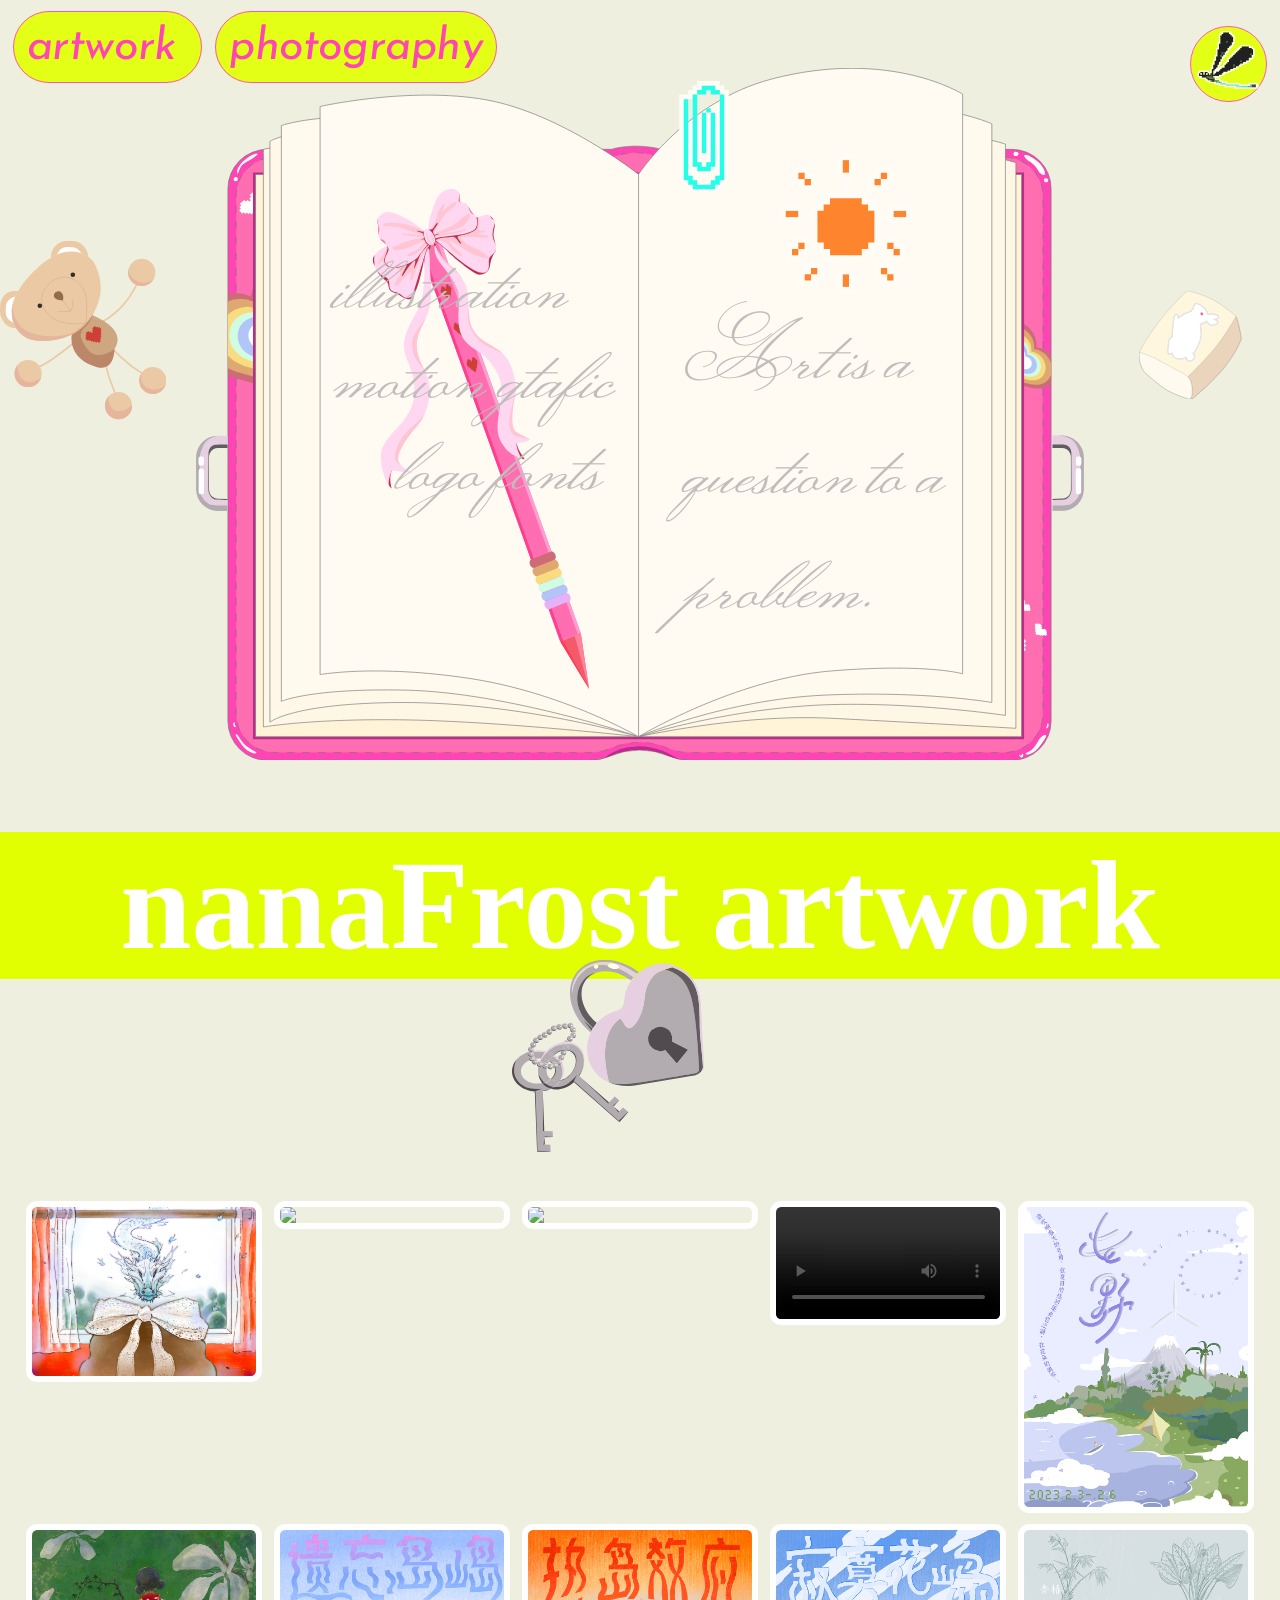
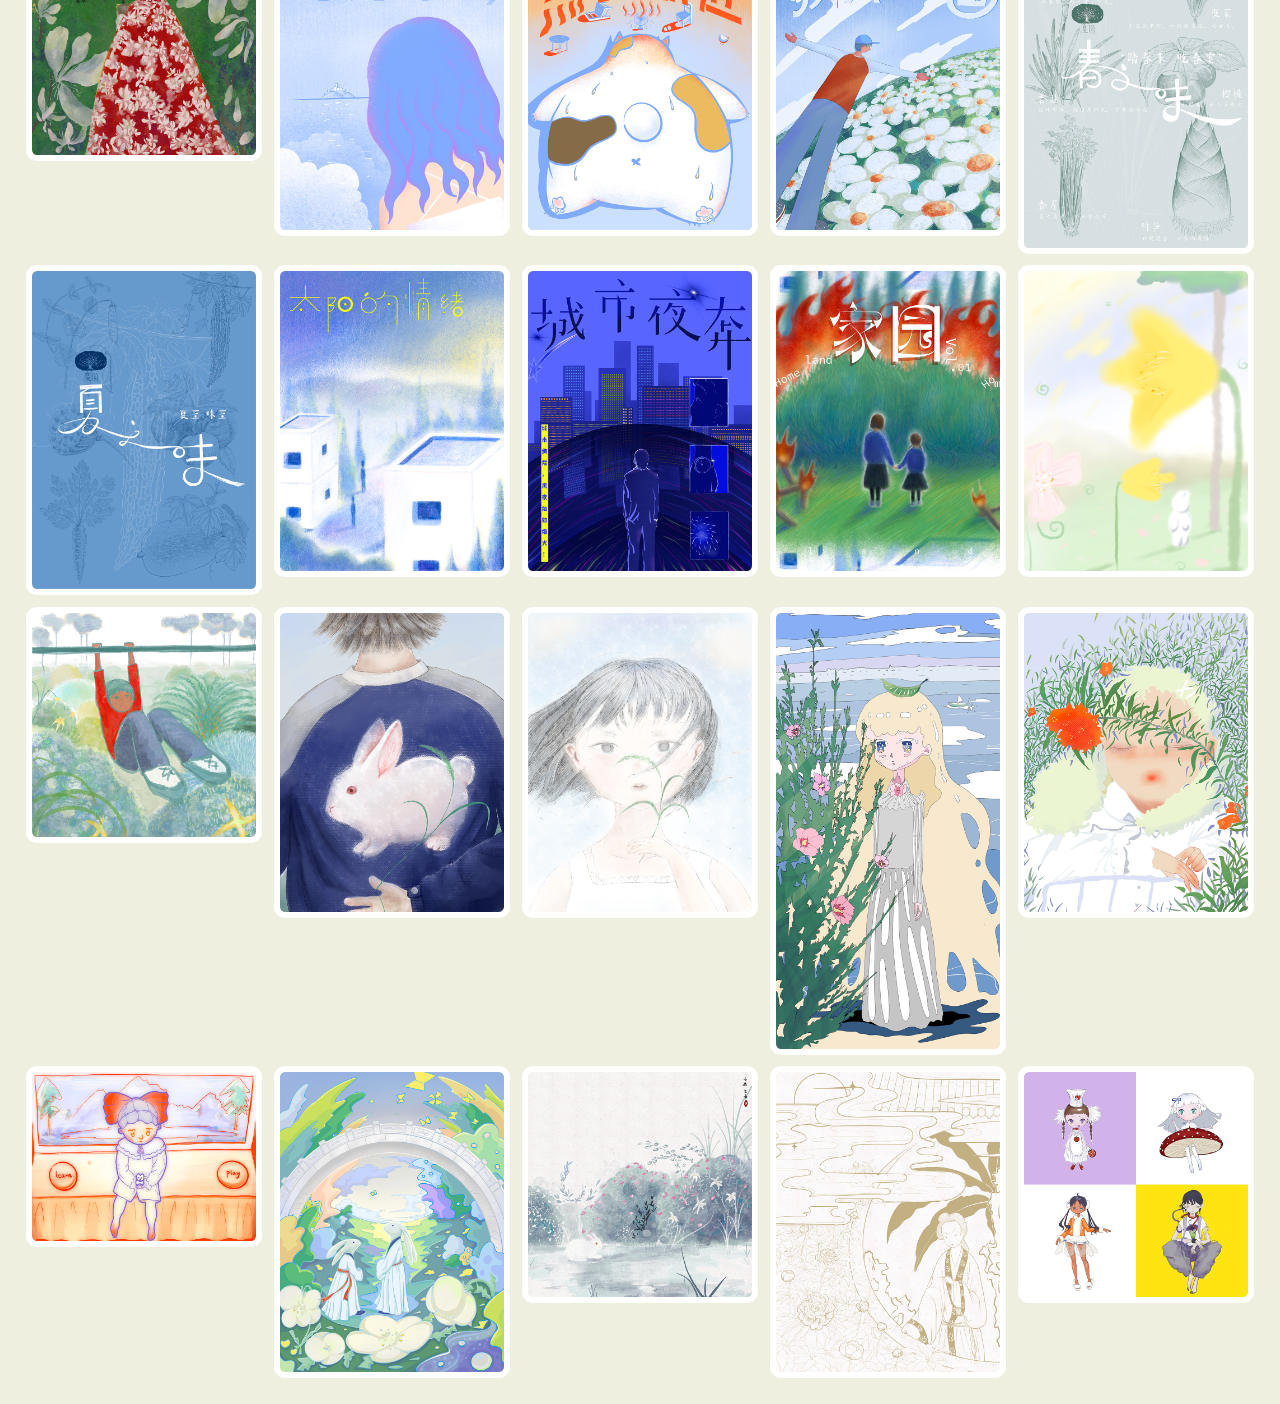
==== commit ff23cc78: "change file structure" ====
--- a/artwork.html
+++ b/artwork.html
@@ -5,8 +5,8 @@
     <meta charset="UTF-8">
     <meta name="viewport" content="width=device-width, initial-scale=1.0">
     <link rel="shortcut icon" href=".\favicon.ico" type="image/x-icon">
-    <link rel="stylesheet" type="text/css" href=".\style.css" />
-    <link rel="stylesheet" type="text/css" href=".\artwork.css" />
+    <link rel="stylesheet" type="text/css" href=".\css\style.css" />
+    <link rel="stylesheet" type="text/css" href=".\css\artwork.css" />
     <title>nanaFrost collection</title>
 </head>
 
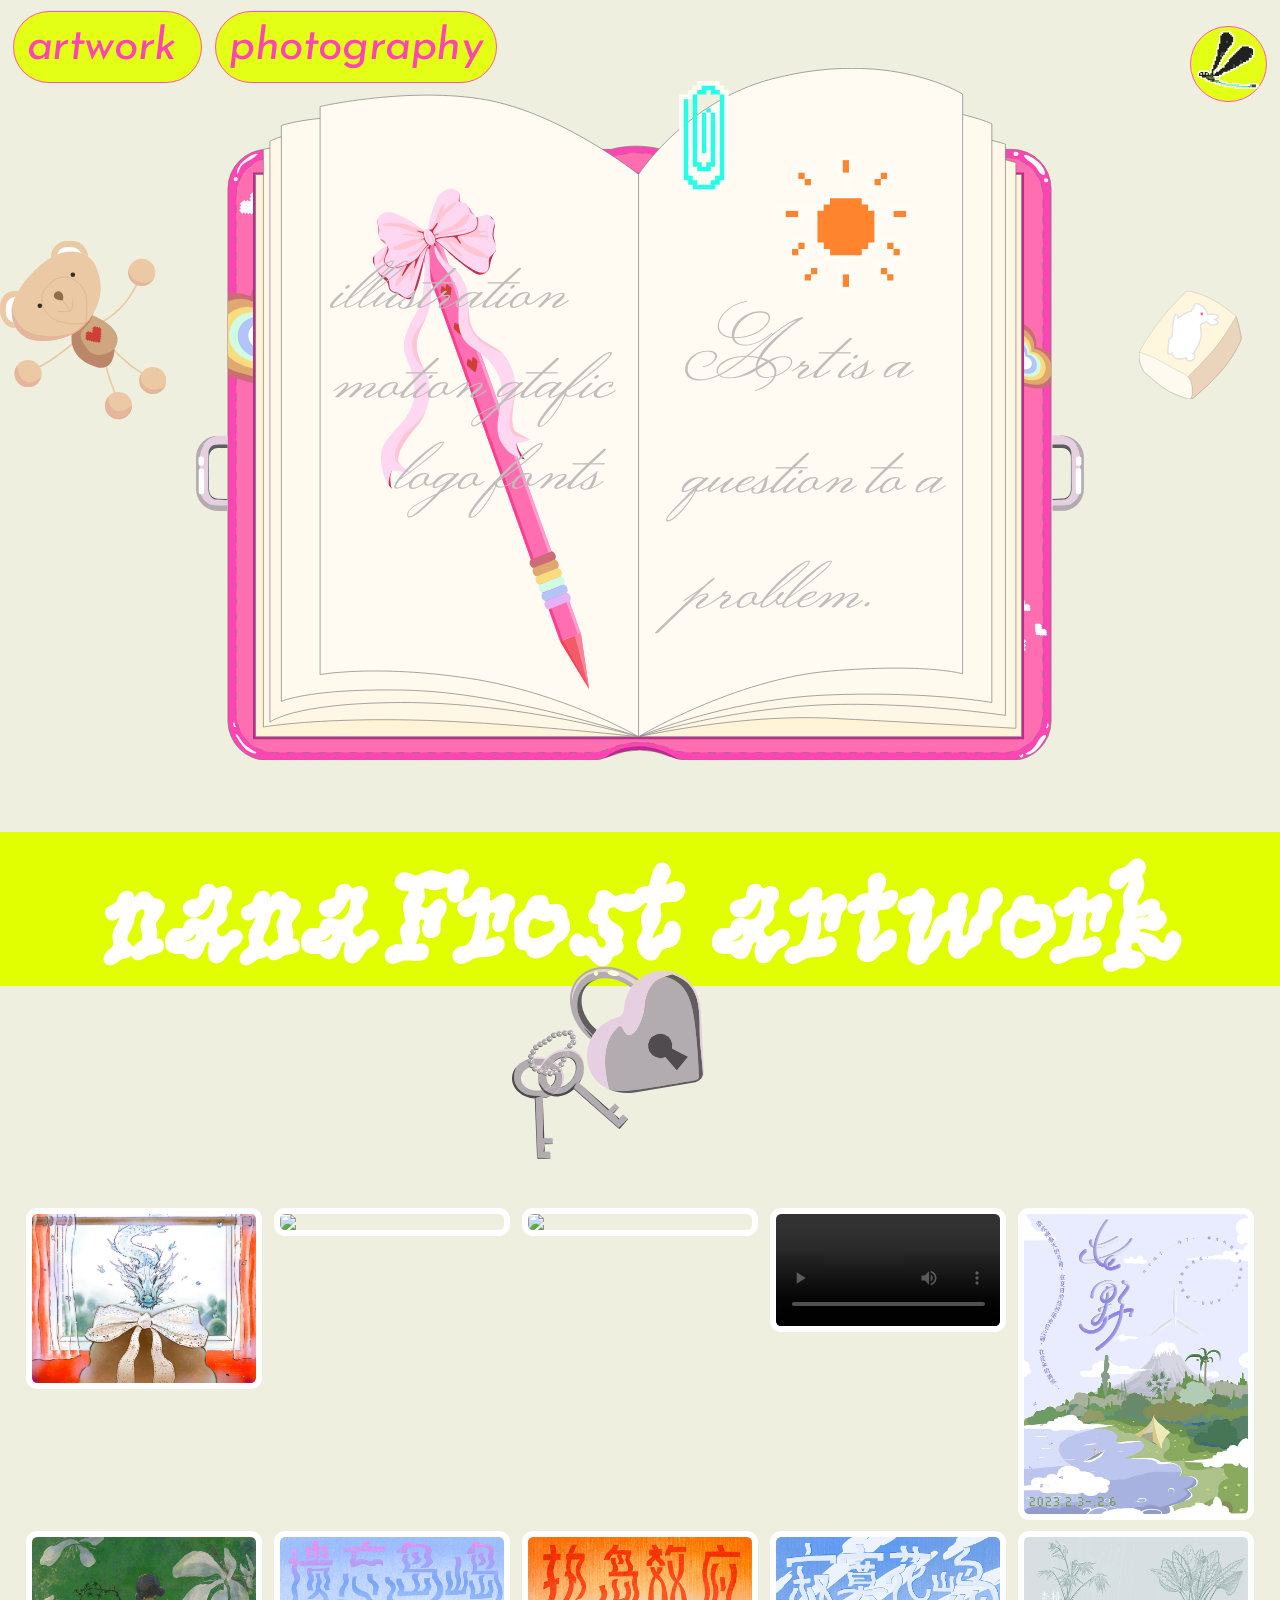
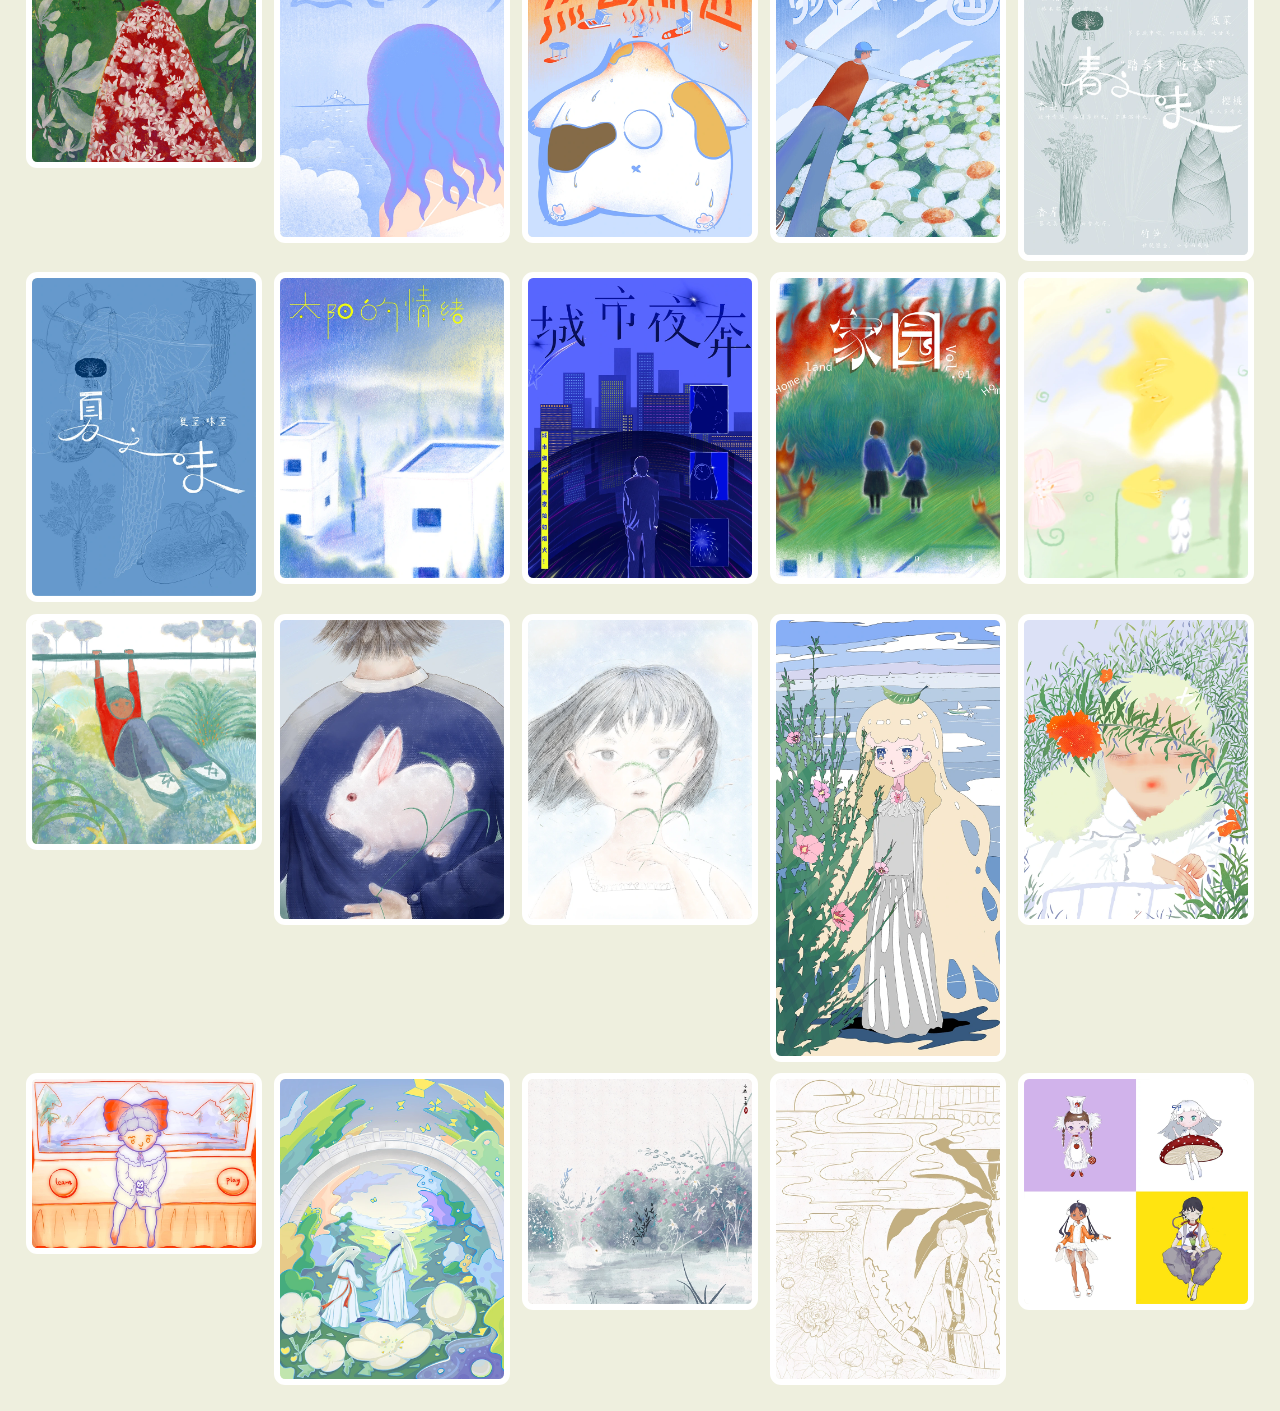
==== commit 2896177a: "image format" ====
--- a/artwork.html
+++ b/artwork.html
@@ -1165,33 +1165,33 @@
         </svg>
     </div>
     <div class="artWorkGrid">
-        <img class="gridItems" src=".\images\artwork01.png" />
+        <img class="gridItems" src=".\images\artwork01.webp" />
         <img class="gridItems" src=".\images\artwork02.gif" />
         <img class="gridItems" src=".\images\artwork23.gif" />
         <video class="gridItems" src=".\images\goodmorning.MP4" controls>
             您的浏览器不支持HTML5 video标签。
         </video>
-        <img class="gridItems" src=".\images\artwork04.png" />
+        <img class="gridItems" src=".\images\artwork04.webp" />
         <img class="gridItems" src=".\images\artwork05.gif" />
-        <img class="gridItems" src=".\images\artwork26.png" />
-        <img class="gridItems" src=".\images\artwork18.png" />
-        <img class="gridItems" src=".\images\artwork25.png" />
-        <img class="gridItems" src=".\images\artwork15.png" />
-        <img class="gridItems" src=".\images\artwork16.png" />
-        <img class="gridItems" src=".\images\artwork20.png" />
-        <img class="gridItems" src=".\images\artwork17.png" />
-        <img class="gridItems" src=".\images\artwork22.png" />
-        <img class="gridItems" src=".\images\artwork06.png" />
-        <img class="gridItems" src=".\images\artwork07.png" />
-        <img class="gridItems" src=".\images\artwork08.png" />
-        <img class="gridItems" src=".\images\artwork09.png" />
-        <img class="gridItems" src=".\images\artwork10.png" />
-        <img class="gridItems" src=".\images\artwork11.png" />
-        <img class="gridItems" src=".\images\artwork27.png" />
-        <img class="gridItems" src=".\images\artwork19.png" />
-        <img class="gridItems" src=".\images\artwork24.png" />
-        <img class="gridItems" src=".\images\artwork21.png" />
-        <img class="gridItems" src=".\images\artwork14.png" />
+        <img class="gridItems" src=".\images\artwork26.webp" />
+        <img class="gridItems" src=".\images\artwork18.webp" />
+        <img class="gridItems" src=".\images\artwork25.webp" />
+        <img class="gridItems" src=".\images\artwork15.webp" />
+        <img class="gridItems" src=".\images\artwork16.webp" />
+        <img class="gridItems" src=".\images\artwork20.webp" />
+        <img class="gridItems" src=".\images\artwork17.webp" />
+        <img class="gridItems" src=".\images\artwork22.webp" />
+        <img class="gridItems" src=".\images\artwork06.webp" />
+        <img class="gridItems" src=".\images\artwork07.webp" />
+        <img class="gridItems" src=".\images\artwork08.webp" />
+        <img class="gridItems" src=".\images\artwork09.webp" />
+        <img class="gridItems" src=".\images\artwork10.webp" />
+        <img class="gridItems" src=".\images\artwork11.webp" />
+        <img class="gridItems" src=".\images\artwork27.webp" />
+        <img class="gridItems" src=".\images\artwork19.webp" />
+        <img class="gridItems" src=".\images\artwork24.webp" />
+        <img class="gridItems" src=".\images\artwork21.webp" />
+        <img class="gridItems" src=".\images\artwork14.webp" />
 
     </div>
 </body>
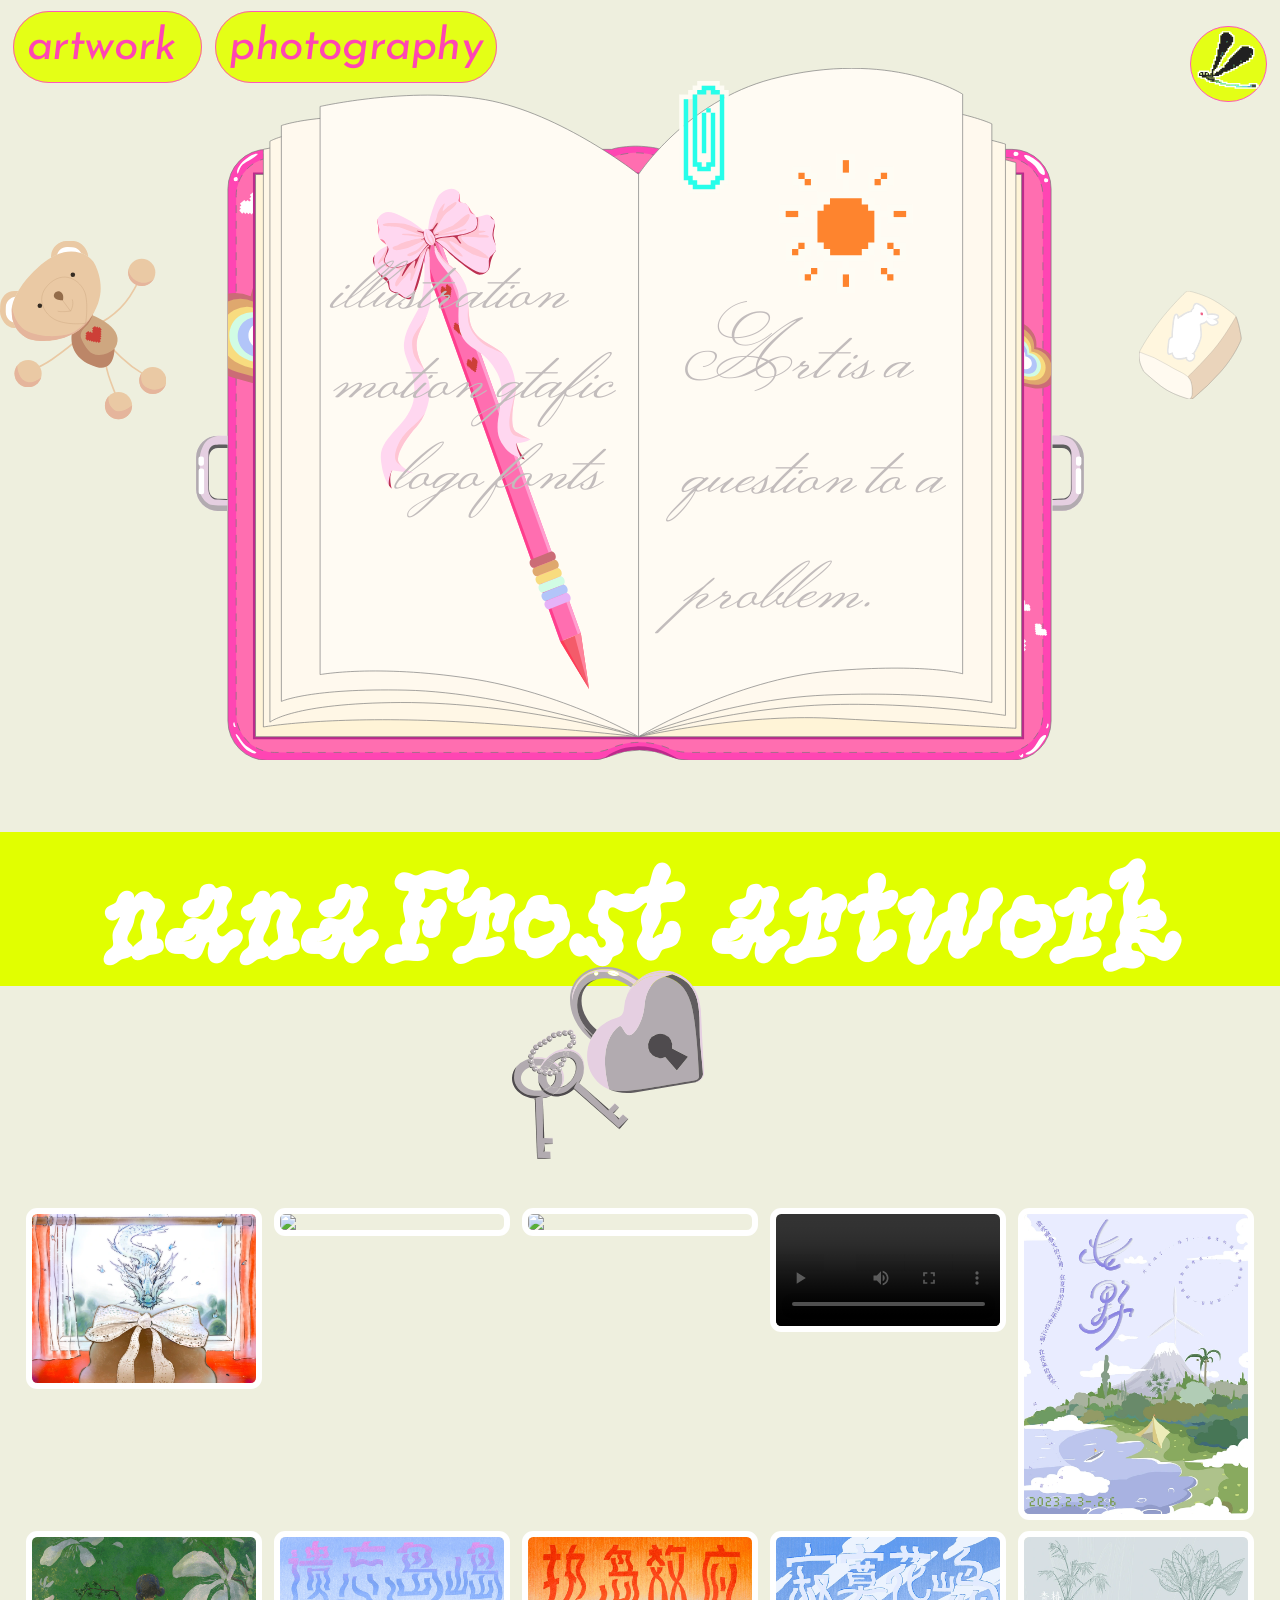
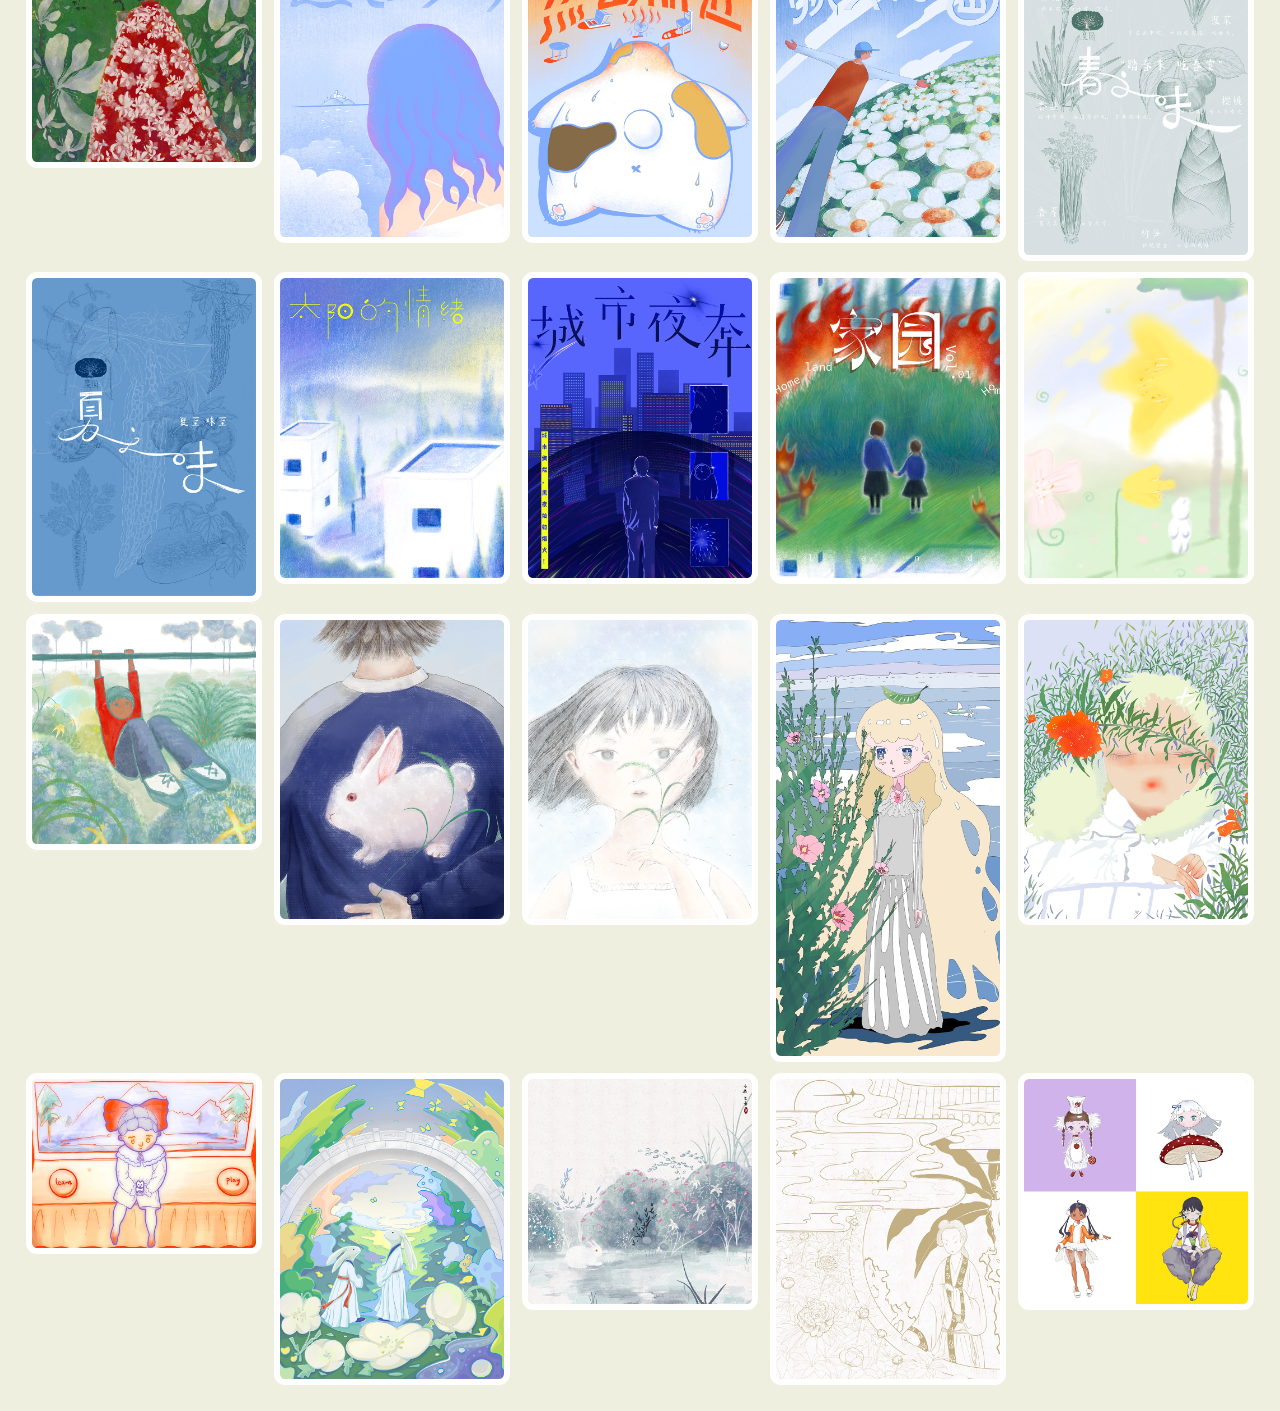
==== commit c9ac952d: "." ====
--- a/artwork.html
+++ b/artwork.html
@@ -1169,7 +1169,7 @@
         <img class="gridItems" src=".\images\artwork02.gif" />
         <img class="gridItems" src=".\images\artwork23.gif" />
         <video class="gridItems" src=".\images\goodmorning.MP4" controls>
-            您的浏览器不支持HTML5 video标签。
+            您的浏览器不支持HTML5 video标签
         </video>
         <img class="gridItems" src=".\images\artwork04.webp" />
         <img class="gridItems" src=".\images\artwork05.gif" />
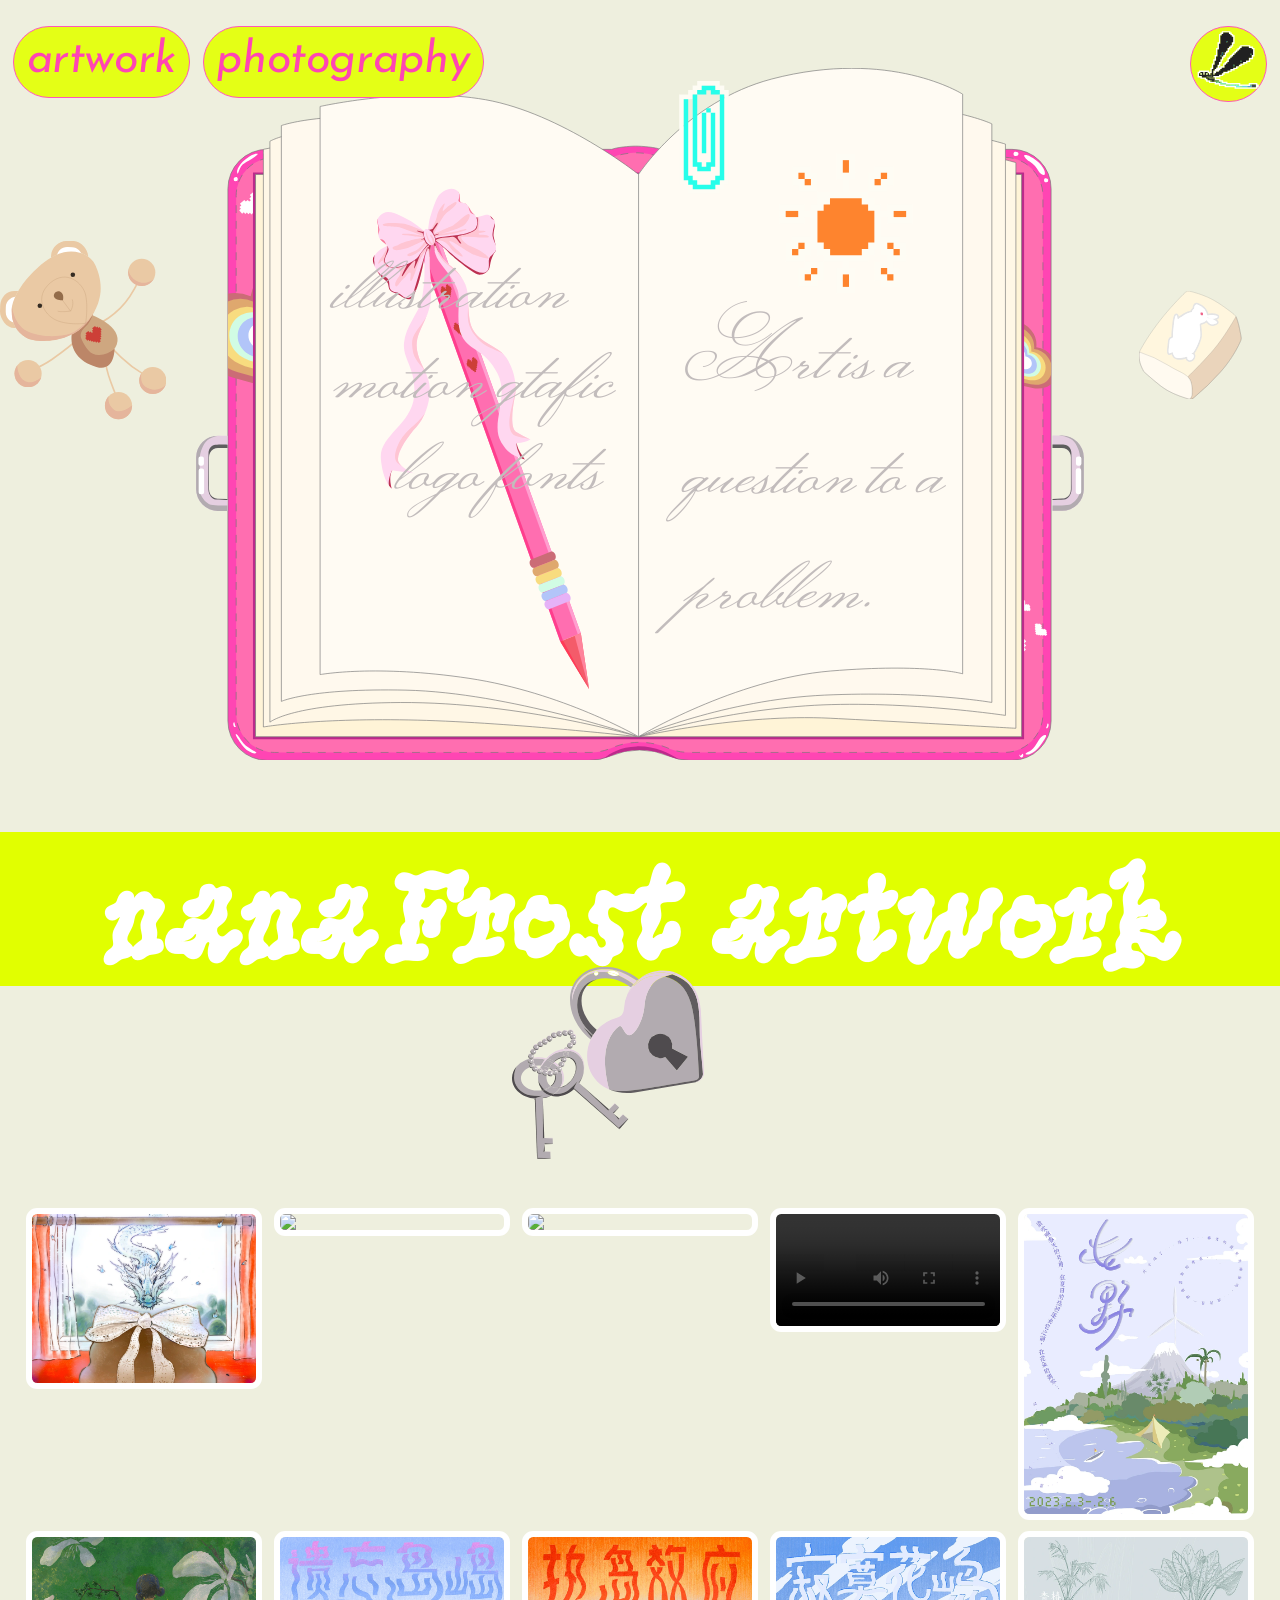
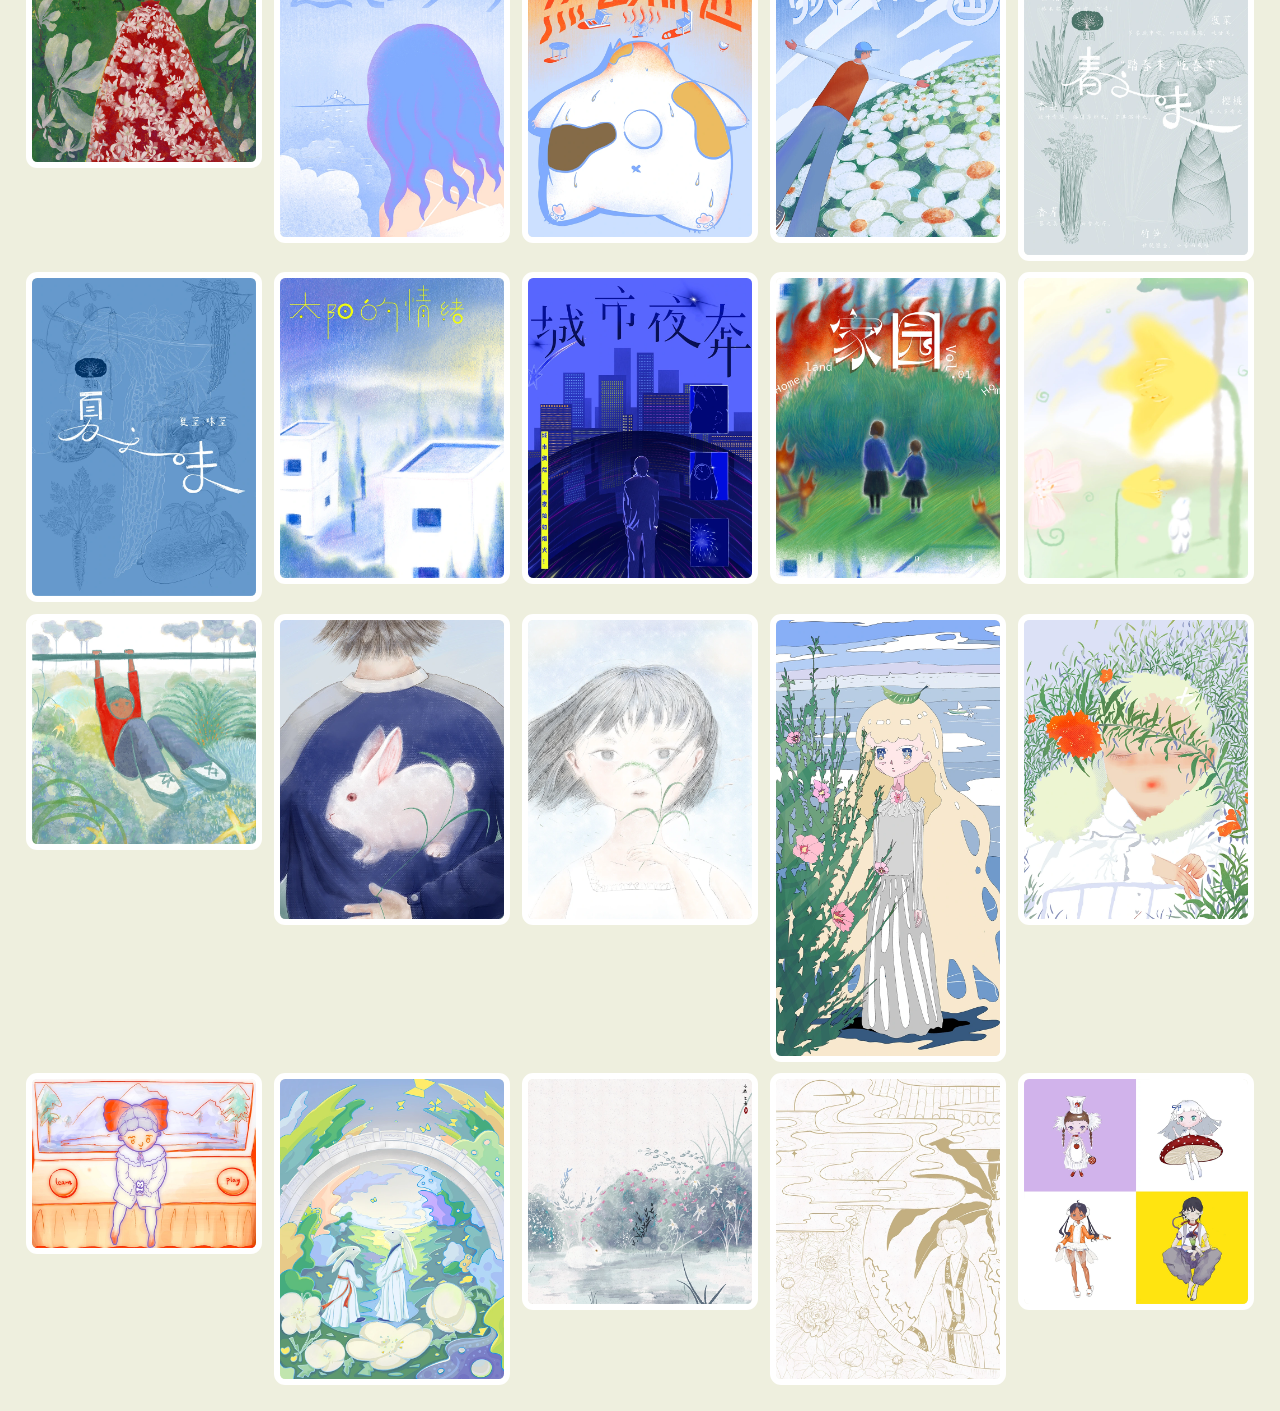
==== commit 7a375077: "file structure" ====
--- a/artwork.html
+++ b/artwork.html
@@ -13,15 +13,11 @@
 <body>
     <div class="PageHeader">
 
-        <div>
-            <a href=".\artwork.html" aria-label="artwork" class="navItems navText">artwork </a>
-            <a href=".\photography.html" aria-label="photography" class="navItems navText">photography</a>
-        </div>
-        <div>
-            <a href=".\index.html" aria-label="home" class="navItems navImg">
-                <img src=".\images\pixel-08.svg" width=100% alt="home" title="home"></image>
-            </a>
-        </div>
+        <a href=".\artwork.html" aria-label="artwork" class="navItems navText">artwork </a>
+        <a href=".\photography.html" aria-label="photography" class="navItems navText">photography</a>
+        <a href=".\index.html" aria-label="home" class="navItems navImg">
+            <img src=".\images\pixel-08.svg" width=100% alt="home" title="home"></image>
+        </a>
     </div>
     <div class="keyVisual">
         <p id="intro1">Our</br> story </br>began..</p>
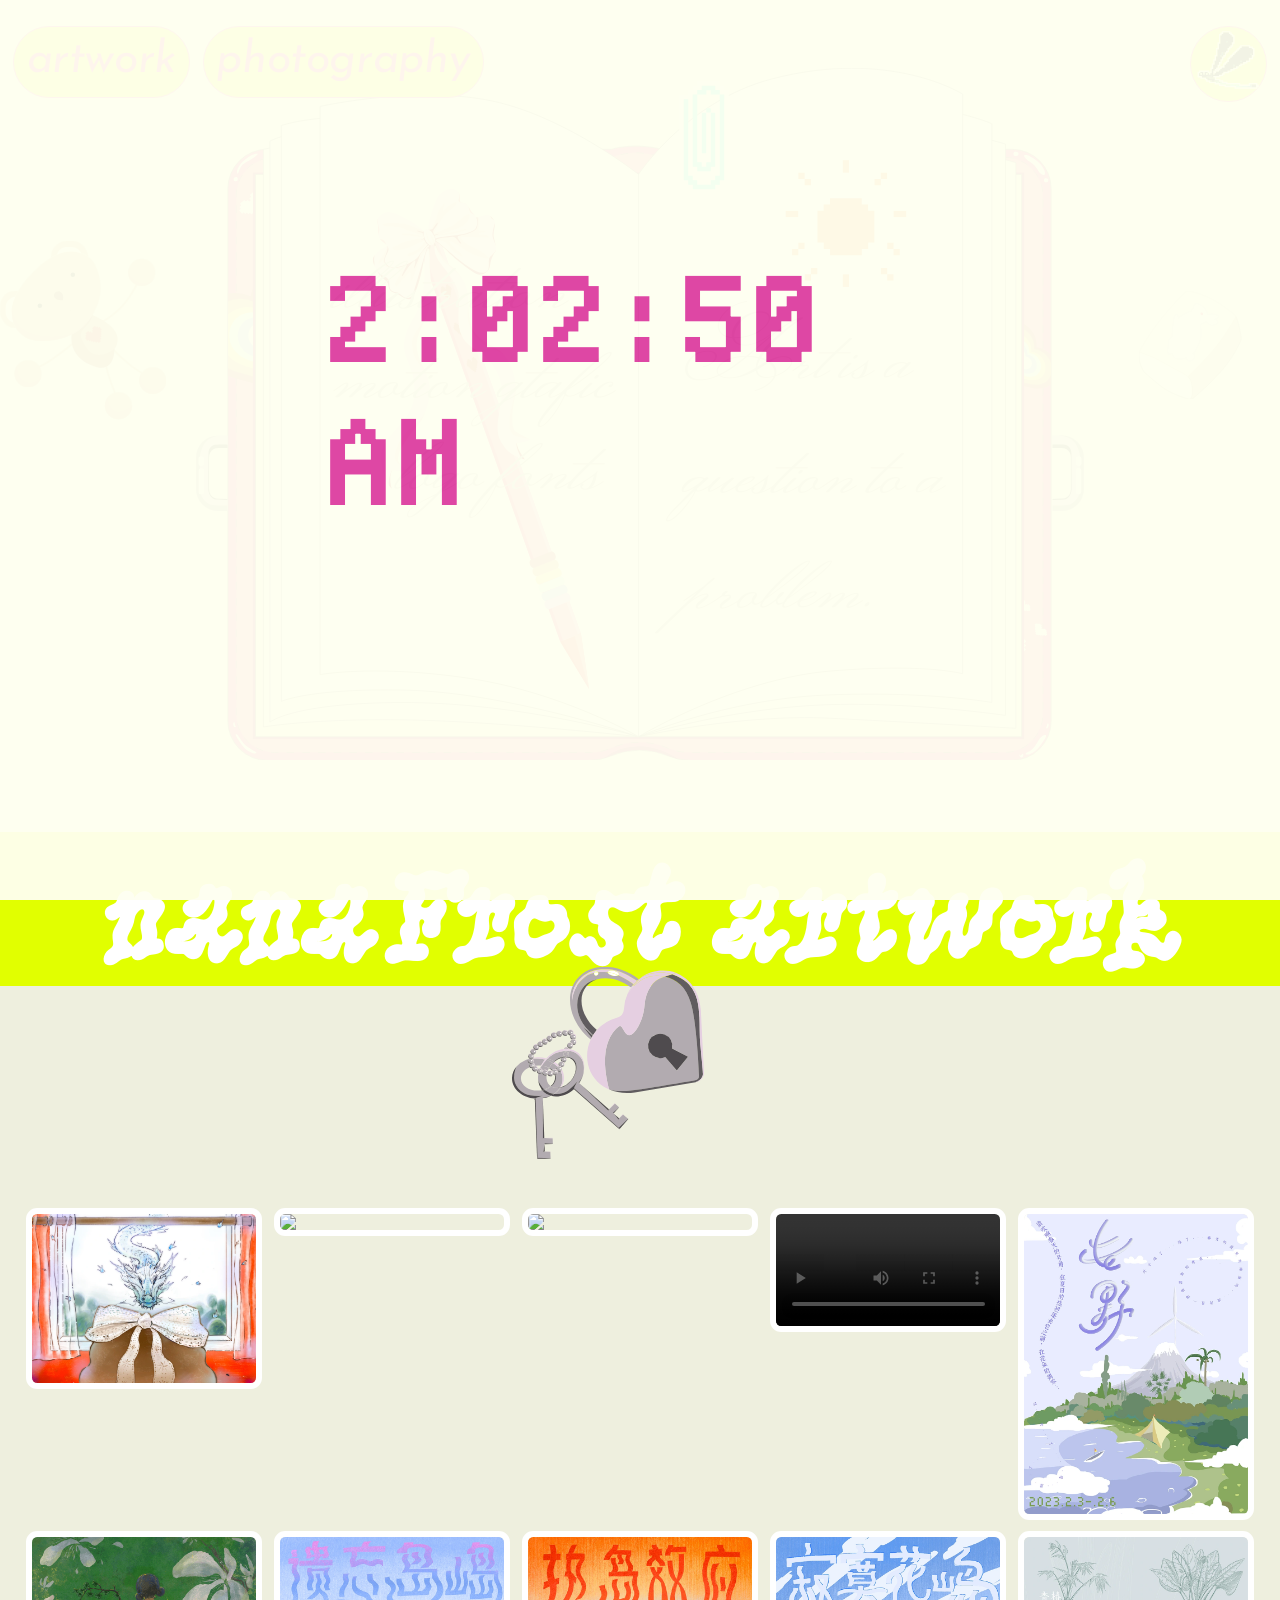
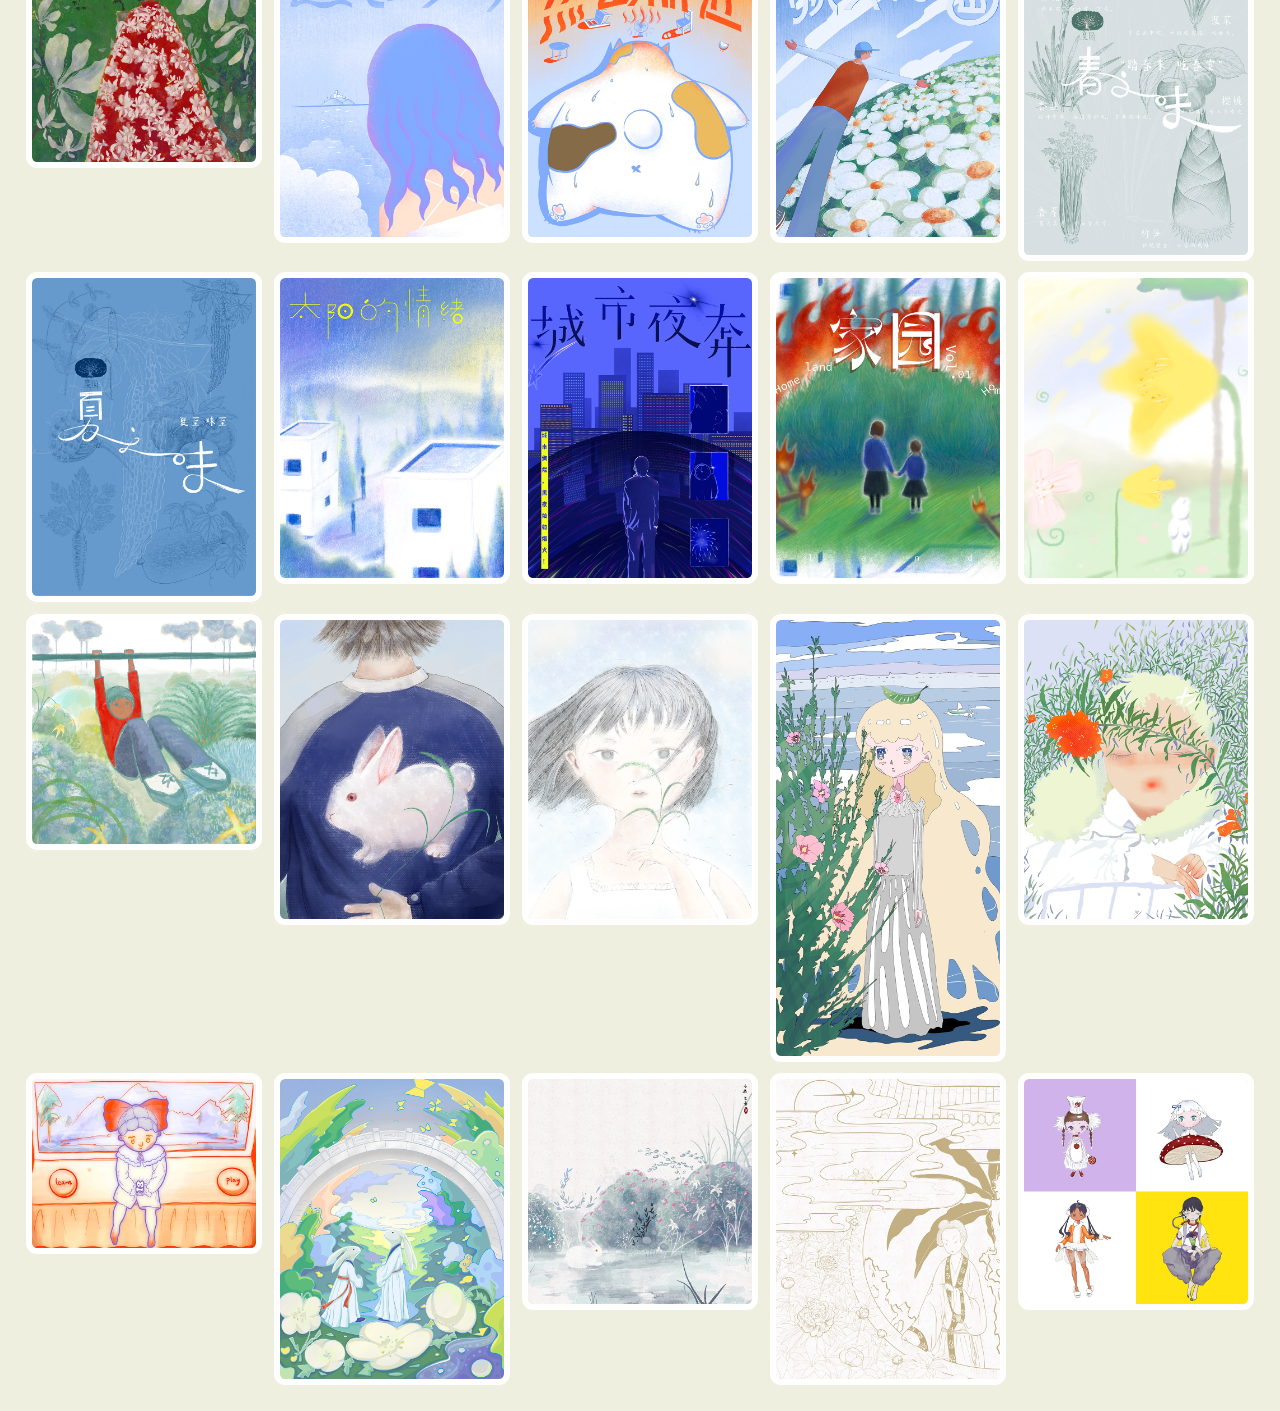
==== commit 62a3cdc4: "add timer" ====
--- a/artwork.html
+++ b/artwork.html
@@ -11,6 +11,9 @@
 </head>
 
 <body>
+    <div class="mask">
+        <h2 class="timer">100%</h2>
+    </div>
     <div class="PageHeader">
 
         <a href=".\artwork.html" aria-label="artwork" class="navItems navText">artwork </a>
@@ -1190,6 +1193,7 @@
         <img class="gridItems" src=".\images\artwork14.webp" />
 
     </div>
+    <script src="script.js"></script>
 </body>
 
 </html>
